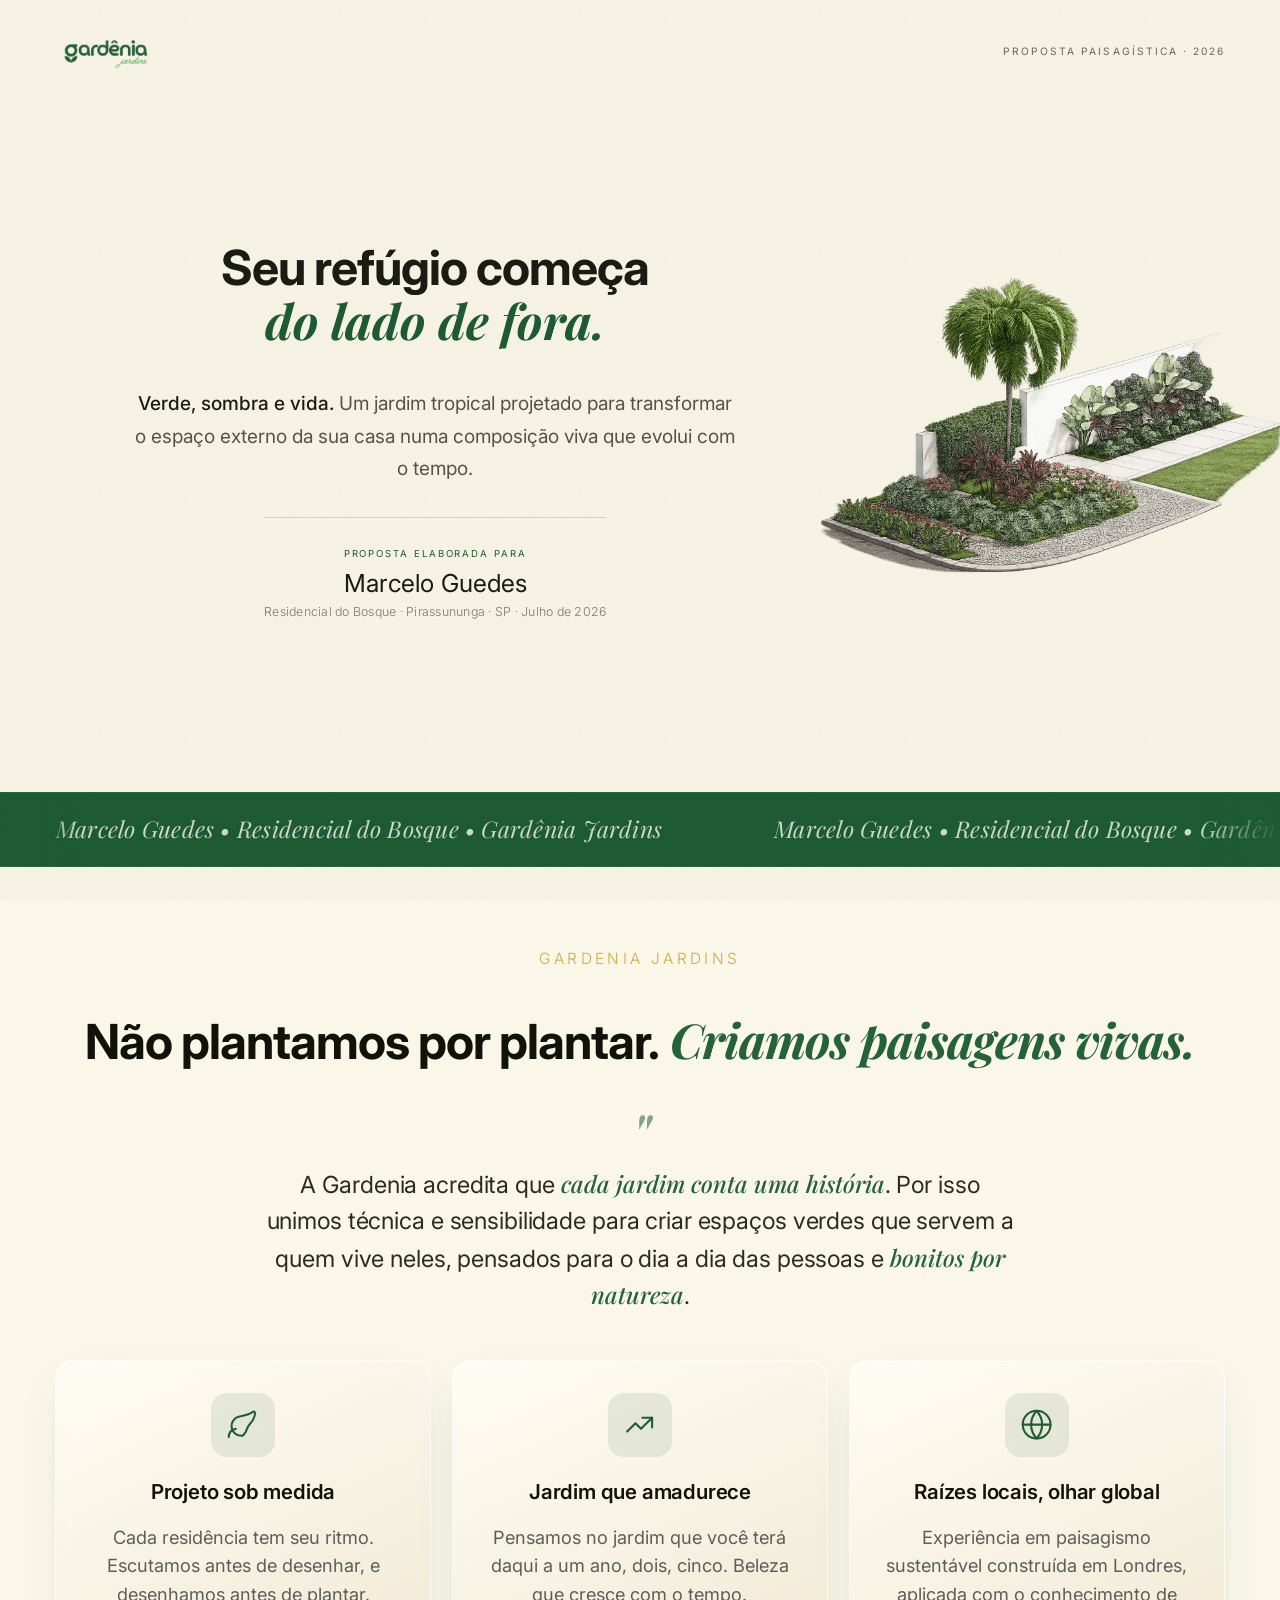
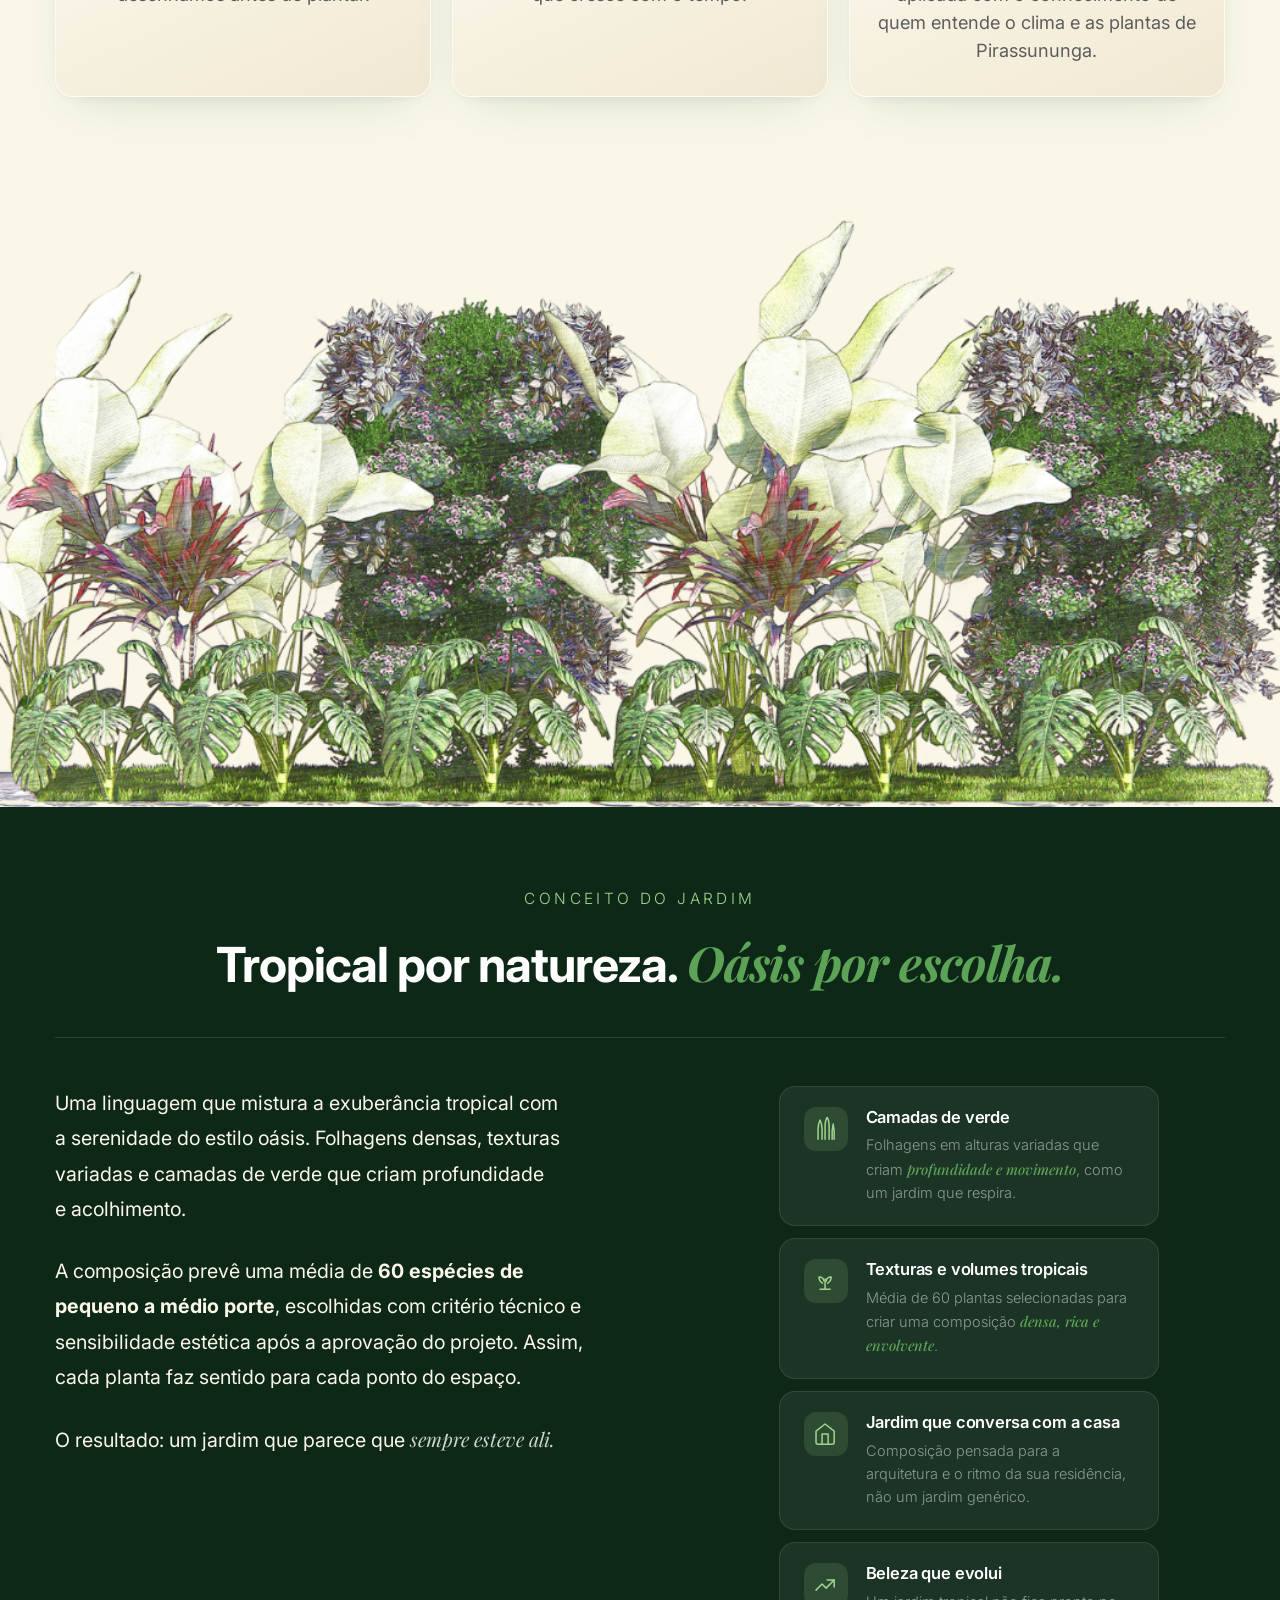
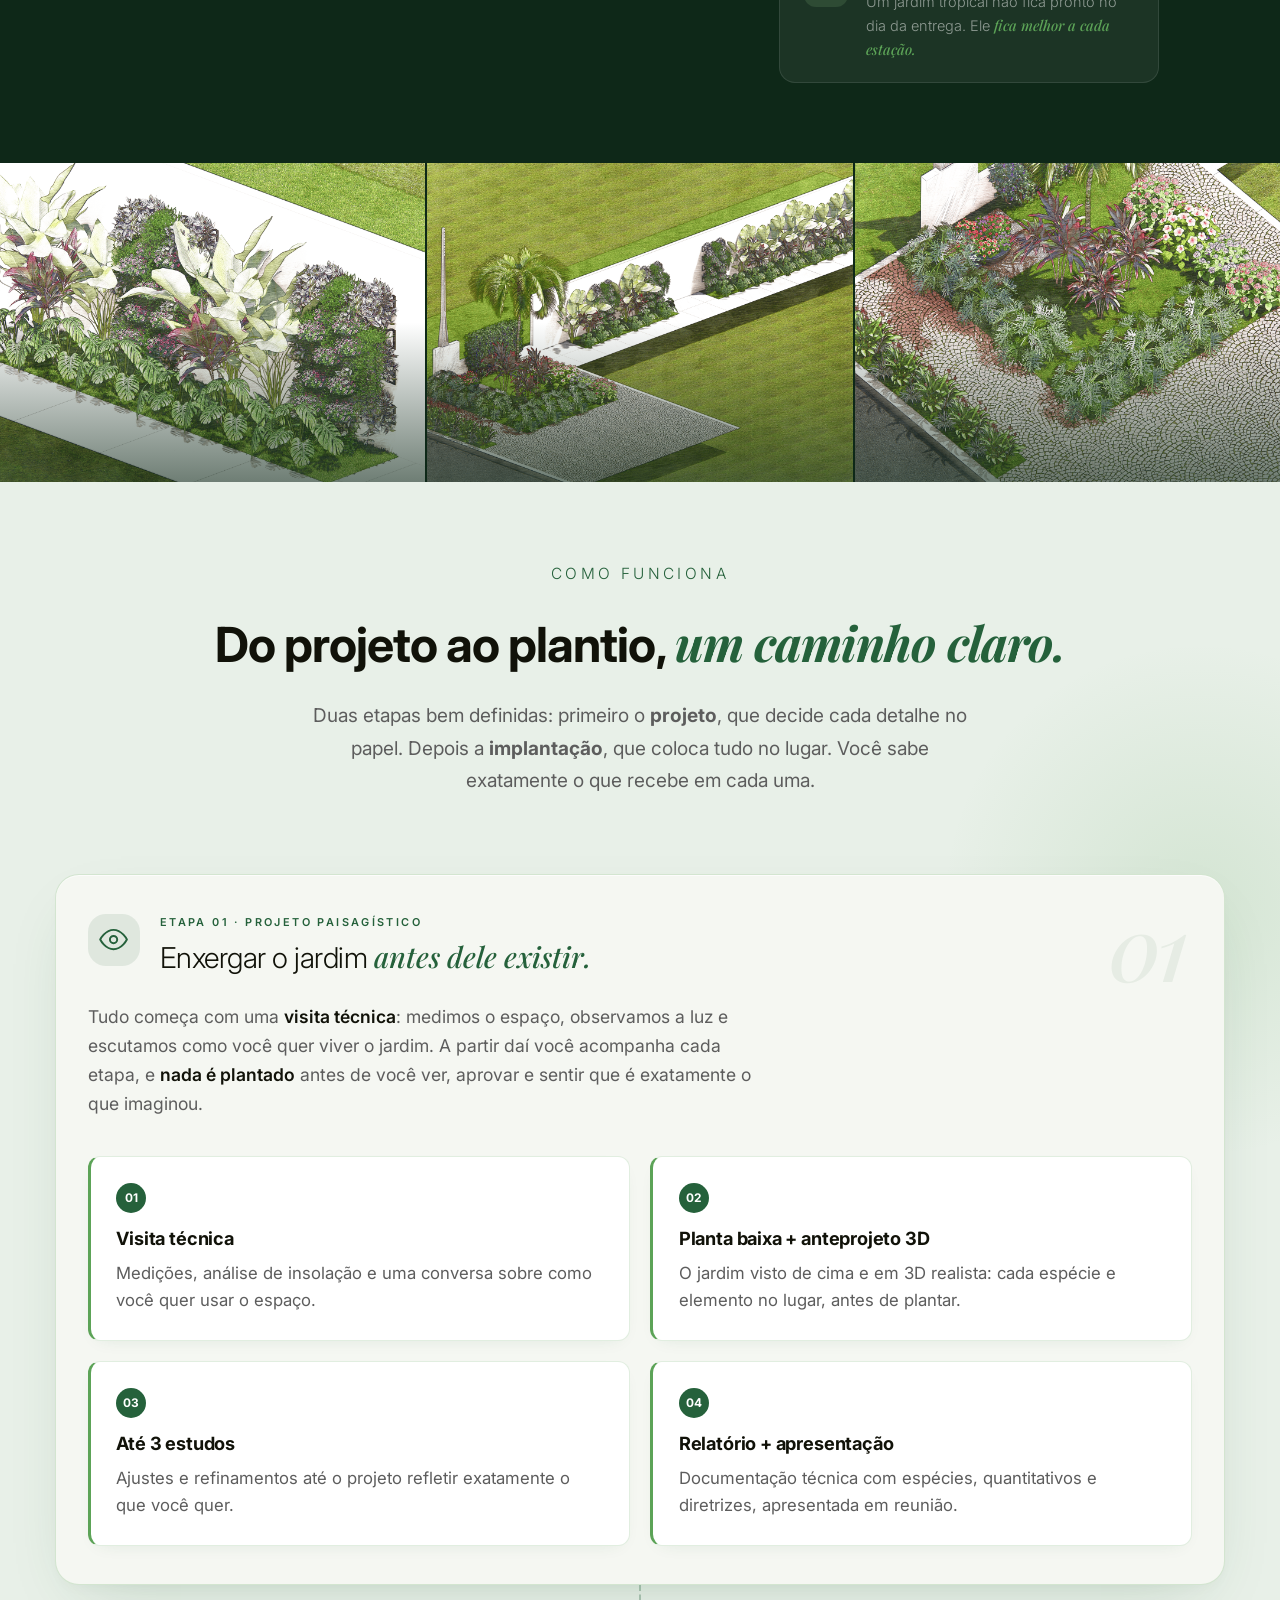
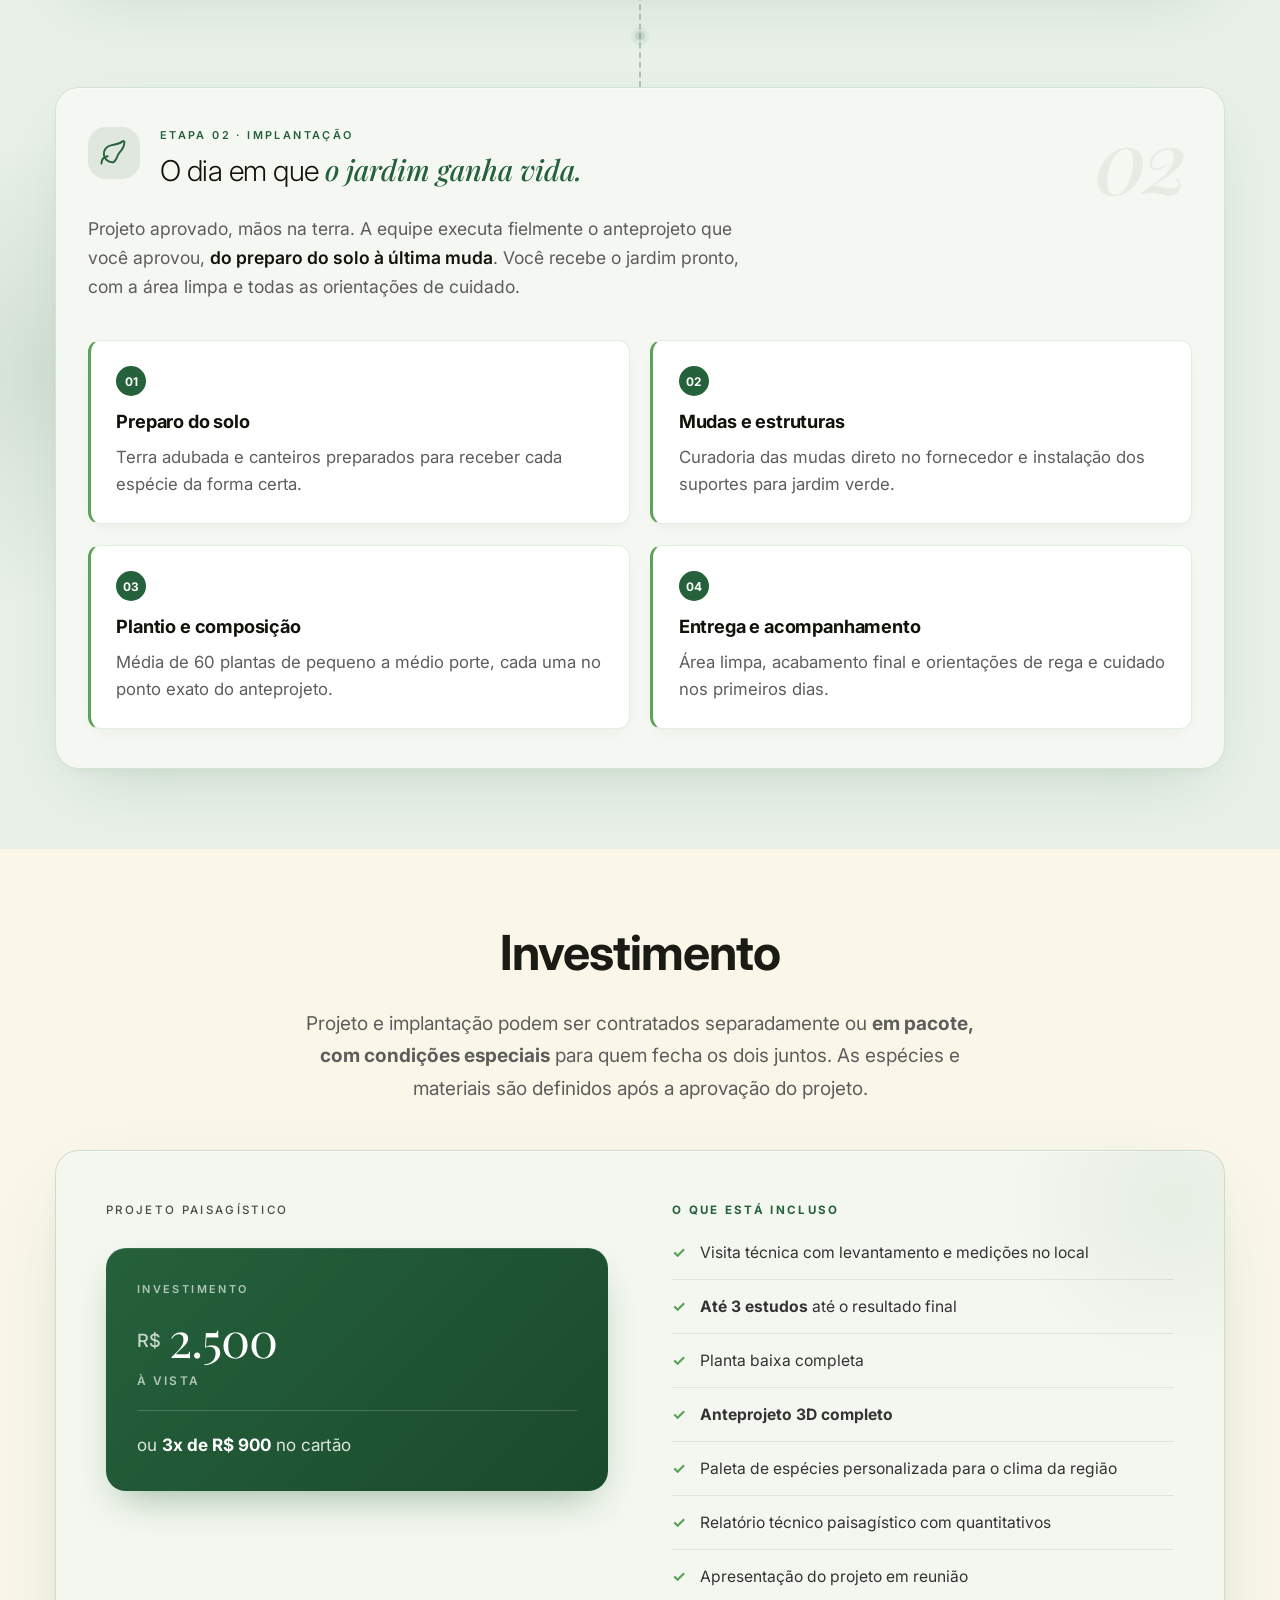
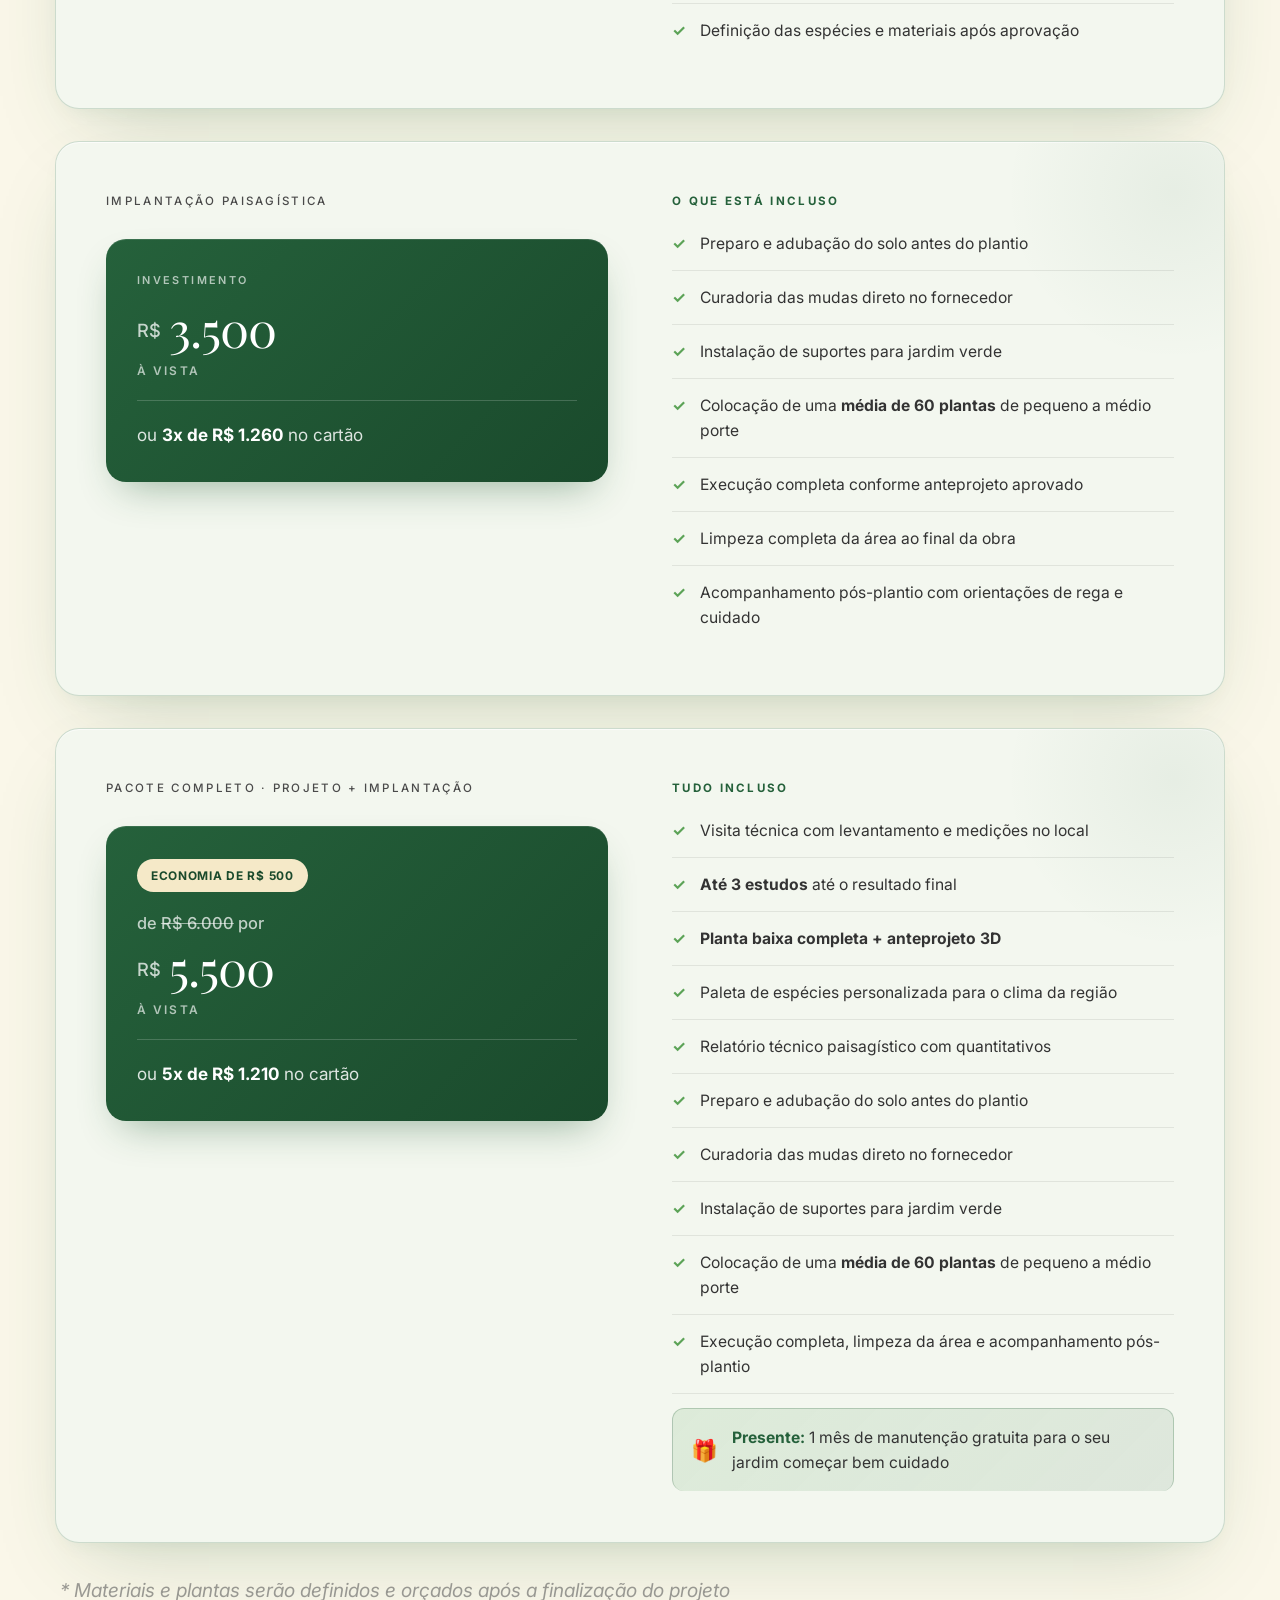
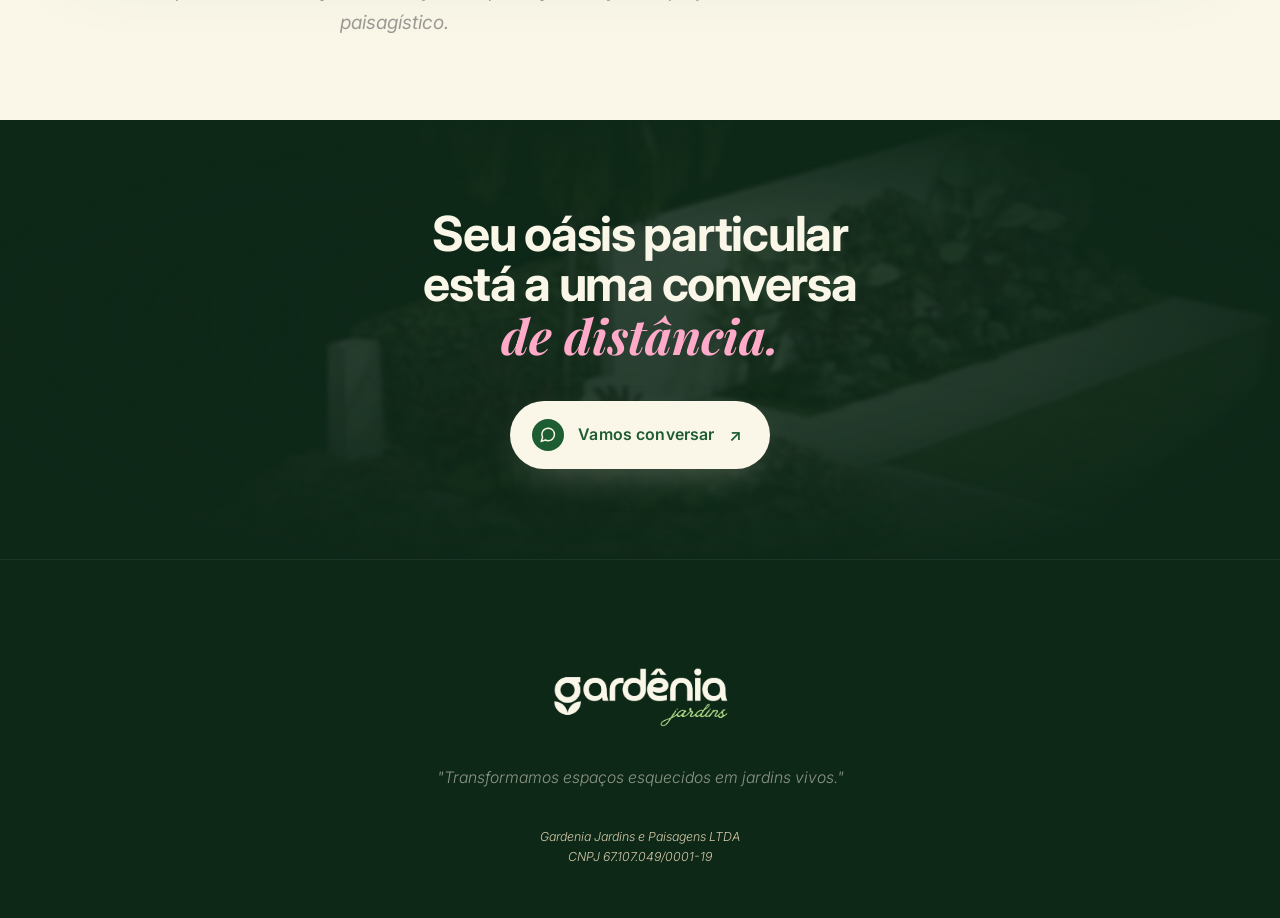
==== bosque-proposta/index.html @ 606da12c "Trocar 'aproximadamente/~60 plantas' por 'média de 60' em todo o site" ====
<!DOCTYPE html>
<html lang="pt-BR">
<head>
<meta charset="UTF-8">
<meta name="viewport" content="width=device-width, initial-scale=1.0, viewport-fit=cover">
<meta name="theme-color" content="#FAF7E8">
<meta name="color-scheme" content="light">
<meta name="format-detection" content="telephone=no">

<title>Proposta Paisagística — Marcelo Guedes | Gardenia Jardins</title>
<meta name="description" content="Proposta paisagística residencial da Gardenia Jardins para Marcelo Guedes. Jardim tropical com alma de oásis — Residencial do Bosque, Pirassununga, SP.">
<meta name="author" content="Gardenia Jardins">

<!-- Open Graph / preview -->
<meta property="og:type" content="website">
<meta property="og:locale" content="pt_BR">
<meta property="og:site_name" content="Gardenia Jardins">
<meta property="og:title" content="Proposta Paisagística — Marcelo Guedes">
<meta property="og:description" content="Jardim tropical com alma de oásis. Projeto paisagístico residencial com anteprojeto 3D, planta baixa e implantação completa.">
<meta property="og:image" content="images/Gardenia_Hero.png">
<meta property="og:image:alt" content="Proposta paisagística residencial — Residencial do Bosque">
<meta property="og:image:width" content="1672">
<meta property="og:image:height" content="941">

<!-- Twitter -->
<meta name="twitter:card" content="summary_large_image">
<meta name="twitter:title" content="Proposta Paisagística — Marcelo Guedes">
<meta name="twitter:description" content="Jardim tropical com alma de oásis — Residencial do Bosque, Pirassununga, SP.">
<meta name="twitter:image" content="images/Gardenia_Hero.png">

<!-- Fonts -->
<link rel="preconnect" href="https://fonts.googleapis.com">
<link rel="preconnect" href="https://fonts.gstatic.com" crossorigin>
<link href="https://fonts.googleapis.com/css2?family=Playfair+Display:ital,wght@0,400;0,500;0,600;0,700;1,400;1,500;1,600;1,700&family=Inter:wght@300;400;500;600;700&display=swap" rel="stylesheet">

<!-- Hero preload to win LCP -->
<link rel="preload" as="image" href="images/Gardenia_Hero.png" fetchpriority="high">

<!-- Styles -->
<link rel="stylesheet" href="styles.css">

<!-- Behavior -->
<script>document.documentElement.classList.add('js');</script>
<script src="script.js" defer></script>
</head>
<body>

<!-- Atmosphere layers -->
<div class="grain" aria-hidden="true"></div>
<div class="prog" id="prog" aria-hidden="true"></div>
<div class="cursor-ring" id="cur-ring" aria-hidden="true"></div>
<div class="cursor-dot" id="cur-dot" aria-hidden="true"></div>

<!-- NAV -->
<nav id="nav">
  <div class="nav-inner">
    <a class="n-logo" href="#top" aria-label="Gardenia Jardins">
      <img src="images/logo.png" alt="Gardenia Jardins" width="160" height="80">
    </a>
    <div class="n-ref">Proposta Paisagística · 2026</div>
  </div>
</nav>

<!-- ══ HERO EDITORIAL ══════════════════════════════════════ -->
<div class="hero">
  <div class="hero-left">
    <div class="hero-top">
      <h1 class="hero-h1" data-reveal-lines>
        <span class="line"><span class="line-inner">Seu refúgio começa</span></span>
        <span class="line"><span class="line-inner"><em>do lado de fora.</em></span></span>
      </h1>
      <p class="hero-deck">
        <strong>Verde, sombra e vida.</strong> Um jardim tropical projetado para transformar o espaço externo da sua casa numa composição viva que evolui com o tempo.
      </p>
    </div>
    <div class="hero-bottom">
      <div class="hero-client-block">
        <div class="hero-for">Proposta elaborada para</div>
        <div class="hero-client-name">Marcelo Guedes</div>
        <div class="hero-client-sub">Residencial do Bosque · Pirassununga · SP · Julho de 2026</div>
      </div>
    </div>
  </div>
  <div class="hero-right">
    <img loading="eager" decoding="async" fetchpriority="high" src="images/Gardenia_Hero.png" alt="Proposta paisagística — Residencial do Bosque">
  </div>
</div>

<!-- ══ MARQUEE ══════════════════════════════════════════ -->
<div class="mq">
  <div class="mq-track">
    <div class="mq-item">Marcelo Guedes • Residencial do Bosque • Gardênia Jardins</div>
    <div class="mq-item">Marcelo Guedes • Residencial do Bosque • Gardênia Jardins</div>
    <div class="mq-item">Marcelo Guedes • Residencial do Bosque • Gardênia Jardins</div>
    <div class="mq-item">Marcelo Guedes • Residencial do Bosque • Gardênia Jardins</div>
    <div class="mq-item">Marcelo Guedes • Residencial do Bosque • Gardênia Jardins</div>
    <div class="mq-item">Marcelo Guedes • Residencial do Bosque • Gardênia Jardins</div>
  </div>
</div>

<!-- ══ QUEM SOMOS ══════════════════════════════════════ -->
<section class="s s-white" id="cap-1">
  <div class="max">
    <div class="studio rv">
      <div class="studio-eyebrow">Gardenia Jardins</div>
      <h2 class="studio-title">
        <span>Não plantamos por plantar.</span>
        <span class="studio-em">Criamos paisagens vivas.</span>
      </h2>
      <blockquote class="studio-quote">
        <p>A Gardenia acredita que <em>cada jardim conta uma história</em>. Por isso unimos técnica e sensibilidade para criar espaços verdes que servem a quem vive neles, pensados para o dia a dia das pessoas e <em>bonitos por natureza</em>.</p>
      </blockquote>
      <div class="studio-cards">
        <div class="studio-card">
          <span class="studio-card-icon" aria-hidden="true">
            <svg viewBox="0 0 24 24" fill="none" stroke="currentColor" stroke-width="1.5" stroke-linecap="round" stroke-linejoin="round"><path d="M11 20A7 7 0 0 1 9.8 6.1C15.5 5 17 4.48 19.2 2.96a1 1 0 0 1 1.8.66 12.78 12.78 0 0 1-3.65 7.78c-1.66 1.66-2.32 3.62-3.07 5.71L13 19l-1 1z"/><path d="M2 21c0-3 1.85-5.36 5.08-6"/></svg>
          </span>
          <div class="studio-card-label">Projeto sob medida</div>
          <p class="studio-card-text">Cada residência tem seu ritmo. Escutamos antes de desenhar, e desenhamos antes de plantar.</p>
        </div>
        <div class="studio-card">
          <span class="studio-card-icon" aria-hidden="true">
            <svg viewBox="0 0 24 24" fill="none" stroke="currentColor" stroke-width="1.5" stroke-linecap="round" stroke-linejoin="round"><path d="m3 17 6-6 4 4 8-8"/><path d="M14 7h7v7"/></svg>
          </span>
          <div class="studio-card-label">Jardim que amadurece</div>
          <p class="studio-card-text">Pensamos no jardim que você terá daqui a um ano, dois, cinco. Beleza que cresce com o tempo.</p>
        </div>
        <div class="studio-card">
          <span class="studio-card-icon" aria-hidden="true">
            <svg viewBox="0 0 24 24" fill="none" stroke="currentColor" stroke-width="1.5" stroke-linecap="round" stroke-linejoin="round"><circle cx="12" cy="12" r="10"/><path d="M2 12h20"/><path d="M12 2a15.3 15.3 0 0 1 4 10 15.3 15.3 0 0 1-4 10 15.3 15.3 0 0 1-4-10 15.3 15.3 0 0 1 4-10z"/></svg>
          </span>
          <div class="studio-card-label">Raízes locais, olhar global</div>
          <p class="studio-card-text">Experiência em paisagismo sustentável construída em Londres, aplicada com o conhecimento de quem entende o clima e as plantas de Pirassununga.</p>
        </div>
      </div>
    </div>
  </div>
</section>

<!-- ══ TRANSICAO ══════════════════════════════════════ -->
<div class="img-transicao">
  <picture>
    <source media="(min-width: 901px)" srcset="images/Gardenia_Transicao.png">
    <img loading="lazy" decoding="async" src="images/Gardenia_Transicao.png" alt="Composição paisagística tropical">
  </picture>
</div>

<!-- ══ CONCEITO — DARK ════════════════════════════════ -->
<section class="s s-dark" id="cap-2">
  <div class="max">
    <div class="concept rv">
      <div class="concept-eyebrow">Conceito do Jardim</div>
      <h2 class="concept-title">
        <span>Tropical por natureza.</span>
        <span class="concept-em">Oásis por escolha.</span>
      </h2>
      <div class="concept-divider"></div>
      <div class="concept-grid">
        <div class="concept-text">
          <p class="concept-p">Uma linguagem que mistura a exuberância tropical com a serenidade do estilo oásis. Folhagens densas, texturas variadas e camadas de verde que criam profundidade e acolhimento.</p>
          <p class="concept-p">A composição prevê uma média de <strong>60 espécies de pequeno a médio porte</strong>, escolhidas com critério técnico e sensibilidade estética após a aprovação do projeto. Assim, cada planta faz sentido para cada ponto do espaço.</p>
          <p class="concept-p">O resultado: um jardim que parece que <em class="concept-emph">sempre esteve ali.</em></p>
        </div>
        <div class="concept-cards">
          <div class="concept-card">
            <span class="concept-card-icon" aria-hidden="true">
              <svg viewBox="0 0 24 24" fill="none" stroke="currentColor" stroke-width="1.5" stroke-linecap="round" stroke-linejoin="round"><path d="M5 22V12c0-3 1-7 2-9 1 2 2 6 2 9v10"/><path d="M12 22V8c0-4 1-6 2-8 1 2 2 4 2 8v14"/><path d="M19 22V14c0-2 1-5 1-7 0 2 1 5 1 7v8"/></svg>
            </span>
            <div class="concept-card-body">
              <div class="concept-card-label">Camadas de verde</div>
              <p class="concept-card-text">Folhagens em alturas variadas que criam <em>profundidade e movimento</em>, como um jardim que respira.</p>
            </div>
          </div>
          <div class="concept-card">
            <span class="concept-card-icon" aria-hidden="true">
              <svg viewBox="0 0 24 24" fill="none" stroke="currentColor" stroke-width="1.5" stroke-linecap="round" stroke-linejoin="round"><path d="M7 20h10"/><path d="M12 20V10"/><path d="M9.5 14c-2-1-3.5-3-3.5-6 2.5 0 4.5 1.5 5 4"/><path d="M14.5 14c2-1 3.5-3 3.5-6-2.5 0-4.5 1.5-5 4"/></svg>
            </span>
            <div class="concept-card-body">
              <div class="concept-card-label">Texturas e volumes tropicais</div>
              <p class="concept-card-text">Média de 60 plantas selecionadas para criar uma composição <em>densa, rica e envolvente</em>.</p>
            </div>
          </div>
          <div class="concept-card">
            <span class="concept-card-icon" aria-hidden="true">
              <svg viewBox="0 0 24 24" fill="none" stroke="currentColor" stroke-width="1.5" stroke-linecap="round" stroke-linejoin="round"><path d="m3 9 9-7 9 7v11a2 2 0 0 1-2 2H5a2 2 0 0 1-2-2z"/><polyline points="9 22 9 12 15 12 15 22"/></svg>
            </span>
            <div class="concept-card-body">
              <div class="concept-card-label">Jardim que conversa com a casa</div>
              <p class="concept-card-text">Composição pensada para a arquitetura e o ritmo da sua residência, não um jardim genérico.</p>
            </div>
          </div>
          <div class="concept-card">
            <span class="concept-card-icon" aria-hidden="true">
              <svg viewBox="0 0 24 24" fill="none" stroke="currentColor" stroke-width="1.5" stroke-linecap="round" stroke-linejoin="round"><path d="m3 17 6-6 4 4 8-8"/><path d="M14 7h7v7"/></svg>
            </span>
            <div class="concept-card-body">
              <div class="concept-card-label">Beleza que evolui</div>
              <p class="concept-card-text">Um jardim tropical não fica pronto no dia da entrega. Ele <em>fica melhor a cada estação.</em></p>
            </div>
          </div>
        </div>
      </div>
    </div>
  </div>
</section>

<!-- ══ GALERIA ════════════════════════════════════════ -->
<div class="gal-wrap">
  <div class="gal-grid gal-grid--3">
    <div class="gi h420">
      <img loading="lazy" decoding="async" src="images/galeria01.png" alt="Vista principal">
    </div>
    <div class="gi h420">
      <img loading="lazy" decoding="async" src="images/galeria02.png" alt="Composição lateral">
    </div>
    <div class="gi h420">
      <img loading="lazy" decoding="async" src="images/galeria03.png" alt="Detalhe do jardim">
    </div>
  </div>
</div>

<!-- ══ COMO FUNCIONA (timeline) ══════════════════════ -->
<section class="tl-section" id="cap-3">
  <div class="tl-deco tl-deco--a" aria-hidden="true"></div>
  <div class="tl-deco tl-deco--b" aria-hidden="true"></div>
  <div class="max">
    <div class="tl-head rv">
      <div class="tl-eyebrow">Como funciona</div>
      <h2 class="tl-title">
        <span>Do projeto ao plantio,</span>
        <span class="tl-em">um caminho claro.</span>
      </h2>
      <p class="tl-lead">Duas etapas bem definidas: primeiro o <strong>projeto</strong>, que decide cada detalhe no papel. Depois a <strong>implantação</strong>, que coloca tudo no lugar. Você sabe exatamente o que recebe em cada uma.</p>
    </div>

    <!-- CARD 01 — Projeto -->
    <article class="tl-card rv">
      <div class="tl-card-wm" aria-hidden="true">01</div>
      <header class="tl-card-head">
        <span class="tl-card-icon" aria-hidden="true">
          <svg viewBox="0 0 24 24" fill="none" stroke="currentColor" stroke-width="1.6" stroke-linecap="round" stroke-linejoin="round"><path d="M1 12s4-8 11-8 11 8 11 8-4 8-11 8-11-8-11-8z"/><circle cx="12" cy="12" r="3"/></svg>
        </span>
        <div class="tl-card-meta">
          <div class="tl-card-label">Etapa 01 · Projeto Paisagístico</div>
          <h3 class="tl-card-title">Enxergar o jardim <em>antes dele existir.</em></h3>
        </div>
      </header>
      <p class="tl-card-desc">Tudo começa com uma <strong>visita técnica</strong>: medimos o espaço, observamos a luz e escutamos como você quer viver o jardim. A partir daí você acompanha cada etapa, e <strong>nada é plantado</strong> antes de você ver, aprovar e sentir que é exatamente o que imaginou.</p>
      <div class="tl-subcards tl-subcards--4">
        <div class="tl-subcard">
          <div class="tl-subcard-n">01</div>
          <div class="tl-subcard-title">Visita técnica</div>
          <p class="tl-subcard-text">Medições, análise de insolação e uma conversa sobre como você quer usar o espaço.</p>
        </div>
        <div class="tl-subcard">
          <div class="tl-subcard-n">02</div>
          <div class="tl-subcard-title">Planta baixa + anteprojeto 3D</div>
          <p class="tl-subcard-text">O jardim visto de cima e em 3D realista: cada espécie e elemento no lugar, antes de plantar.</p>
        </div>
        <div class="tl-subcard">
          <div class="tl-subcard-n">03</div>
          <div class="tl-subcard-title">Até 3 estudos</div>
          <p class="tl-subcard-text">Ajustes e refinamentos até o projeto refletir exatamente o que você quer.</p>
        </div>
        <div class="tl-subcard">
          <div class="tl-subcard-n">04</div>
          <div class="tl-subcard-title">Relatório + apresentação</div>
          <p class="tl-subcard-text">Documentação técnica com espécies, quantitativos e diretrizes, apresentada em reunião.</p>
        </div>
      </div>
    </article>

    <div class="tl-connector" aria-hidden="true"></div>

    <!-- CARD 02 — Implantação -->
    <article class="tl-card rv">
      <div class="tl-card-wm" aria-hidden="true">02</div>
      <header class="tl-card-head">
        <span class="tl-card-icon" aria-hidden="true">
          <svg viewBox="0 0 24 24" fill="none" stroke="currentColor" stroke-width="1.6" stroke-linecap="round" stroke-linejoin="round"><path d="M11 20A7 7 0 0 1 9.8 6.1C15.5 5 17 4.48 19.2 2.96a1 1 0 0 1 1.8.66 12.78 12.78 0 0 1-3.65 7.78c-1.66 1.66-2.32 3.62-3.07 5.71L13 19l-1 1z"/><path d="M2 21c0-3 1.85-5.36 5.08-6"/></svg>
        </span>
        <div class="tl-card-meta">
          <div class="tl-card-label">Etapa 02 · Implantação</div>
          <h3 class="tl-card-title">O dia em que <em>o jardim ganha vida.</em></h3>
        </div>
      </header>
      <p class="tl-card-desc">Projeto aprovado, mãos na terra. A equipe executa fielmente o anteprojeto que você aprovou, <strong>do preparo do solo à última muda</strong>. Você recebe o jardim pronto, com a área limpa e todas as orientações de cuidado.</p>
      <div class="tl-subcards tl-subcards--4">
        <div class="tl-subcard">
          <div class="tl-subcard-n">01</div>
          <div class="tl-subcard-title">Preparo do solo</div>
          <p class="tl-subcard-text">Terra adubada e canteiros preparados para receber cada espécie da forma certa.</p>
        </div>
        <div class="tl-subcard">
          <div class="tl-subcard-n">02</div>
          <div class="tl-subcard-title">Mudas e estruturas</div>
          <p class="tl-subcard-text">Curadoria das mudas direto no fornecedor e instalação dos suportes para jardim verde.</p>
        </div>
        <div class="tl-subcard">
          <div class="tl-subcard-n">03</div>
          <div class="tl-subcard-title">Plantio e composição</div>
          <p class="tl-subcard-text">Média de 60 plantas de pequeno a médio porte, cada uma no ponto exato do anteprojeto.</p>
        </div>
        <div class="tl-subcard">
          <div class="tl-subcard-n">04</div>
          <div class="tl-subcard-title">Entrega e acompanhamento</div>
          <p class="tl-subcard-text">Área limpa, acabamento final e orientações de rega e cuidado nos primeiros dias.</p>
        </div>
      </div>
    </article>
  </div>
</section>

<!-- ══ INVESTIMENTO ════════════════════════════════════ -->
<section class="s s-white" id="cap-6">
  <div class="max">
    <div class="invest-head rv">
      <h2 class="invest-head-title">
        <span>Investimento</span>
      </h2>
      <p class="invest-head-sub">Projeto e implantação podem ser contratados separadamente ou <strong>em pacote, com condições especiais</strong> para quem fecha os dois juntos. As espécies e materiais são definidos após a aprovação do projeto.</p>
    </div>

    <!-- CARD 1 — Projeto Paisagístico -->
    <div class="invest-card rv" style="margin-bottom:32px">
      <div class="invest-grid">
        <div class="invest-price">
          <div class="invest-eyebrow">Projeto Paisagístico</div>
          <div class="pricebox">
            <div class="pricebox-label">Investimento</div>
            <div class="pricebox-total"><span class="pb-cur">R$</span><span class="pb-big">2.500</span></div>
            <div class="pricebox-meta">à vista</div>
            <div class="pricebox-div"></div>
            <div class="pricebox-parc">ou <strong>3x de R$ 900</strong> no cartão</div>
          </div>
        </div>
        <div class="invest-scope">
          <div class="invest-scope-title">O que está incluso</div>
          <ul class="invest-list">
            <li><span class="inv-ck">✓</span><span>Visita técnica com levantamento e medições no local</span></li>
            <li><span class="inv-ck">✓</span><span><strong>Até 3 estudos</strong> até o resultado final</span></li>
            <li><span class="inv-ck">✓</span><span>Planta baixa completa</span></li>
            <li><span class="inv-ck">✓</span><span><strong>Anteprojeto 3D completo</strong></span></li>
            <li><span class="inv-ck">✓</span><span>Paleta de espécies personalizada para o clima da região</span></li>
            <li><span class="inv-ck">✓</span><span>Relatório técnico paisagístico com quantitativos</span></li>
            <li><span class="inv-ck">✓</span><span>Apresentação do projeto em reunião</span></li>
            <li><span class="inv-ck">✓</span><span>Definição das espécies e materiais após aprovação</span></li>
          </ul>
        </div>
      </div>
    </div>

    <!-- CARD 2 — Implantação Paisagística -->
    <div class="invest-card rv" style="margin-bottom:32px">
      <div class="invest-grid">
        <div class="invest-price">
          <div class="invest-eyebrow">Implantação Paisagística</div>
          <div class="pricebox">
            <div class="pricebox-label">Investimento</div>
            <div class="pricebox-total"><span class="pb-cur">R$</span><span class="pb-big">3.500</span></div>
            <div class="pricebox-meta">à vista</div>
            <div class="pricebox-div"></div>
            <div class="pricebox-parc">ou <strong>3x de R$ 1.260</strong> no cartão</div>
          </div>
        </div>
        <div class="invest-scope">
          <div class="invest-scope-title">O que está incluso</div>
          <ul class="invest-list">
            <li><span class="inv-ck">✓</span><span>Preparo e adubação do solo antes do plantio</span></li>
            <li><span class="inv-ck">✓</span><span>Curadoria das mudas direto no fornecedor</span></li>
            <li><span class="inv-ck">✓</span><span>Instalação de suportes para jardim verde</span></li>
            <li><span class="inv-ck">✓</span><span>Colocação de uma <strong>média de 60 plantas</strong> de pequeno a médio porte</span></li>
            <li><span class="inv-ck">✓</span><span>Execução completa conforme anteprojeto aprovado</span></li>
            <li><span class="inv-ck">✓</span><span>Limpeza completa da área ao final da obra</span></li>
            <li><span class="inv-ck">✓</span><span>Acompanhamento pós-plantio com orientações de rega e cuidado</span></li>
          </ul>
        </div>
      </div>
    </div>

    <!-- CARD 3 — Pacote Completo -->
    <div class="invest-card rv">
      <div class="invest-grid">
        <div class="invest-price">
          <div class="invest-eyebrow">Pacote Completo · Projeto + Implantação</div>
          <div class="pricebox">
            <div class="pricebox-badge">Economia de R$ 500</div>
            <div class="pricebox-old">de <s>R$ 6.000</s> por</div>
            <div class="pricebox-total"><span class="pb-cur">R$</span><span class="pb-big">5.500</span></div>
            <div class="pricebox-meta">à vista</div>
            <div class="pricebox-div"></div>
            <div class="pricebox-parc">ou <strong>5x de R$ 1.210</strong> no cartão</div>
          </div>
        </div>
        <div class="invest-scope">
          <div class="invest-scope-title">Tudo incluso</div>
          <ul class="invest-list">
            <li><span class="inv-ck">✓</span><span>Visita técnica com levantamento e medições no local</span></li>
            <li><span class="inv-ck">✓</span><span><strong>Até 3 estudos</strong> até o resultado final</span></li>
            <li><span class="inv-ck">✓</span><span><strong>Planta baixa completa + anteprojeto 3D</strong></span></li>
            <li><span class="inv-ck">✓</span><span>Paleta de espécies personalizada para o clima da região</span></li>
            <li><span class="inv-ck">✓</span><span>Relatório técnico paisagístico com quantitativos</span></li>
            <li><span class="inv-ck">✓</span><span>Preparo e adubação do solo antes do plantio</span></li>
            <li><span class="inv-ck">✓</span><span>Curadoria das mudas direto no fornecedor</span></li>
            <li><span class="inv-ck">✓</span><span>Instalação de suportes para jardim verde</span></li>
            <li><span class="inv-ck">✓</span><span>Colocação de uma <strong>média de 60 plantas</strong> de pequeno a médio porte</span></li>
            <li><span class="inv-ck">✓</span><span>Execução completa, limpeza da área e acompanhamento pós-plantio</span></li>
            <li class="inv-gift"><span class="gift-ico" aria-hidden="true">🎁</span><span><strong>Presente:</strong> 1 mês de manutenção gratuita para o seu jardim começar bem cuidado</span></li>
          </ul>
        </div>
      </div>
    </div>

    <p class="invest-head-sub" style="margin-top:32px;text-align:center;font-style:italic;opacity:.6">* Materiais e plantas serão definidos e orçados após a finalização do projeto paisagístico.</p>
  </div>
</section>

<!-- ══ CLOSING CTA ══════════════════════════════════ -->
<section class="closing-cta">
  <div class="closing-img-bg" aria-hidden="true">
    <img loading="lazy" decoding="async" src="images/Gardenia_Hero.png" alt="">
  </div>
  <div class="closing-inner rv">
    <h2 class="closing-title">Seu oásis particular<br>está a uma conversa<br><em style="color:#FFAAC9">de distância.</em></h2>
    <a class="cta-pill" href="https://wa.me/5519996029455?text=Ol%C3%A1%21%20Vim%20pela%20proposta%20paisag%C3%ADstica%20e%20gostaria%20de%20conversar." target="_blank" rel="noopener">
      <span class="cta-icon" aria-hidden="true">
        <svg viewBox="0 0 24 24" fill="none" stroke="currentColor" stroke-width="2" stroke-linecap="round" stroke-linejoin="round"><path d="M21 11.5a8.38 8.38 0 0 1-.9 3.8 8.5 8.5 0 0 1-7.6 4.7 8.38 8.38 0 0 1-3.8-.9L3 21l1.9-5.7a8.38 8.38 0 0 1-.9-3.8 8.5 8.5 0 0 1 4.7-7.6 8.38 8.38 0 0 1 3.8-.9h.5a8.48 8.48 0 0 1 8 8v.5z"/></svg>
      </span>
      <span class="cta-label">Vamos conversar</span>
      <span class="cta-arrow" aria-hidden="true">↗</span>
    </a>
  </div>
</section>

<!-- ══ FOOTER ══════════════════════════════════════════ -->
<footer>
  <div class="ft-inner">
    <img class="ft-logo" src="images/logo-clara.png" alt="Gardenia Jardins">
    <p class="ft-quote">"Transformamos espaços esquecidos em jardins vivos."</p>
    <p class="ft-quote" style="font-size:.75rem;color:#D4C9A8;margin-top:12px">Gardenia Jardins e Paisagens LTDA<br>CNPJ 67.107.049/0001-19</p>
  </div>
</footer>
</body>
</html>
---- bosque-proposta/styles.css ----
/* ═══════════════════════════════════════════════════════════
   GARDENIA · PROPOSTA FLORENCA
   Editorial premium · responsivo · motion · gringo
   ═══════════════════════════════════════════════════════════ */

* { margin:0; padding:0; box-sizing:border-box; }

:root {
  /* ── PALETA — modern warm, derivada da logo Gardenia ── */
  --f:        #FAF7E9;   /* paper · base do site (creme unico) */
  --linen:    #FAF7E9;   /* s-white — mesma cor do --f */
  --paper:    #F0E8D2;   /* cards sobre creme (subtil contraste) */
  --bone:     #E5DBBC;   /* hover de card sobre creme */
  --cream:    #FAF7E9;   /* manutencao/fases — mesma cor do --f */
  --ink:      #1A1B14;   /* texto principal */
  --ink-soft: #2A2C20;
  --g:        #1E5C32;   /* verde Gardenia (deep, do logo) */
  --g-deep:   #144526;
  --g-night:  #0E2818;   /* secoes dark */
  --s:        #5CA357;   /* verde claro 'jardins' (do logo) */
  --p:        #0F7989;
  --a:        #CFAA40;   /* gold (uso minimo) */
  --a-soft:   #B58B30;
  --r:        #FFAAC9;
  --terra:    #B8643A;   /* mantido p/ underlines opcionais */
  --mid:      #6E6755;
  --mid-2:    #8E876F;
  --rule:     rgba(26,27,20,.12);
  --rule-soft:rgba(26,27,20,.06);
}

html { font-size:16px; -webkit-font-smoothing:antialiased; -moz-osx-font-smoothing:grayscale; }
@media (min-width: 1280px) { html { font-size:16.5px; } }
html.js { scroll-behavior:smooth; }

body {
  font-family:'Inter',sans-serif;
  background:var(--f);
  color:var(--ink);
  overflow-x:hidden;
  font-weight:400;
  line-height:1.6;
  position:relative;
}

::-webkit-scrollbar { width:6px; }
::-webkit-scrollbar-track { background:var(--f); }
::-webkit-scrollbar-thumb { background:var(--g); }
::selection { background:var(--g); color:var(--f); }

img { display:block; max-width:100%; height:auto; }

.serif { font-family:'Playfair Display',serif; font-weight:500; font-style:italic; }

/* ── DISPLAY — Playfair Display em todos os titulos ── */
.hero-h1,
.hxl,
.hlg,
.hmd,
.studio-title,
.fase-title,
.mnt-title,
.mnt-card-title,
.closing-title,
.price-big,
.alt-val,
.mnt-card-price {
  font-family:'Playfair Display',serif;
}

/* ── BRAND EM — italica refinada Playfair ── */
em.script,
.hero-h1 em,
.hxl em,
.hlg em,
.hmd em,
.studio-title em,
.fase-title em,
.mnt-title em,
.mnt-card-title em,
.closing-title em,
h1 em, h2 em, h3 em {
  font-family:'Playfair Display',serif;
  font-style:italic;
  font-weight:700;
  font-size:1em;
  letter-spacing:0;
  color:var(--g);
  line-height:inherit;
  vertical-align:baseline;
  padding:0;
}
.s-dark .hero-h1 em,
.s-dark .hxl em,
.s-dark .hlg em,
.s-dark .hmd em,
.head--dark .hxl em,
.split-text em {
  color:#9FD58C;
}

/* ═══════════════════════════════════════════════════════════
   ATMOSFERA — grain + cursor + scroll progress
   ═══════════════════════════════════════════════════════════ */
.grain {
  position:fixed; inset:0;
  pointer-events:none;
  z-index:9000;
  opacity:.05;
  mix-blend-mode:multiply;
  background-image:url("data:image/svg+xml;utf8,<svg xmlns='http://www.w3.org/2000/svg' width='240' height='240' viewBox='0 0 240 240'><filter id='n'><feTurbulence type='fractalNoise' baseFrequency='0.85' numOctaves='2' stitchTiles='stitch'/><feColorMatrix values='0 0 0 0 0  0 0 0 0 0  0 0 0 0 0  0 0 0 0.7 0'/></filter><rect width='100%25' height='100%25' filter='url(%23n)'/></svg>");
}

.prog {
  position:fixed; top:0; left:0;
  height:2px; width:0%;
  background:linear-gradient(to right, var(--g), var(--a));
  z-index:9500;
  transition:width .08s linear;
}

.cursor-ring, .cursor-dot { display:none; }
@media (hover:hover) and (pointer:fine) {
  .cursor-ring, .cursor-dot {
    display:block;
    position:fixed; top:0; left:0;
    pointer-events:none;
    z-index:9999;
    transform:translate3d(-50%,-50%,0);
    will-change:transform;
  }
  .cursor-ring {
    width:32px; height:32px;
    border:1px solid var(--ink);
    border-radius:50%;
    transition:width .35s cubic-bezier(.22,1,.36,1),
               height .35s cubic-bezier(.22,1,.36,1),
               border-color .35s, background .35s, opacity .25s;
    mix-blend-mode:difference;
    opacity:.85;
  }
  .cursor-dot {
    width:4px; height:4px;
    background:var(--g-night);
    border-radius:50%;
    mix-blend-mode:difference;
  }
  html.dark-zone .cursor-ring { border-color:var(--f); mix-blend-mode:normal; opacity:.55; }
  html.dark-zone .cursor-dot { background:var(--f); mix-blend-mode:normal; }
  html.over-link .cursor-ring { width:56px; height:56px; }
  html.over-img .cursor-ring {
    width:84px; height:84px;
    background:var(--g-night); border-color:transparent;
    mix-blend-mode:normal;
    opacity:1;
  }
  html.over-img .cursor-dot { opacity:0; }
  html.over-img .cursor-ring::after {
    content:'ver';
    position:absolute; inset:0;
    display:flex; align-items:center; justify-content:center;
    color:var(--f);
    font-size:.55rem;
    letter-spacing:.22em;
    text-transform:uppercase;
    font-weight:500;
  }
  a, button, .gi, .img-full, .split-img, .closing-img { cursor:none; }
}

/* ═══════════════════════════════════════════════════════════
   NAV
   ═══════════════════════════════════════════════════════════ */
nav {
  position:fixed; top:0; left:0; right:0; z-index:200;
  padding:26px 0;
  transition:background .45s ease, padding .35s ease, border-color .35s;
  border-bottom:1px solid transparent;
}
nav.scrolled {
  background:rgba(250,247,233,.92);
  backdrop-filter:blur(18px) saturate(140%);
  -webkit-backdrop-filter:blur(18px) saturate(140%);
  padding:16px 0;
  border-color:var(--rule);
}
.nav-inner {
  max-width:min(1280px, 100%);
  margin:0 auto;
  padding:0 clamp(20px, 3.5vw + 10px, 64px);
  display:flex;
  align-items:center;
  justify-content:space-between;
}
.n-logo {
  display:flex;
  align-items:center;
  text-decoration:none;
  transition:opacity .35s ease;
}
.n-logo:hover { opacity:.7; }
.n-logo img {
  height:clamp(44px, 4vw, 60px);
  width:auto;
  display:block;
}
.n-ref {
  font-size:.62rem; letter-spacing:.2em; text-transform:uppercase;
  color:var(--mid); font-weight:400;
}

/* ═══════════════════════════════════════════════════════════
   HERO — split-text reveal + parallax
   ═══════════════════════════════════════════════════════════ */
.hero {
  position:relative;
  min-height:min(88vh, 860px);
  padding-top:73px;
  display:flex;
  align-items:stretch;
  background:var(--f);
}
.hero-left {
  display:flex;
  flex-direction:column;
  justify-content:center;
  align-items:center;
  text-align:center;
  padding-block:clamp(48px, 5vw + 16px, 96px);
  padding-left:clamp(48px, 9vw, 180px);
  padding-right:clamp(28px, 3vw, 48px);
  width:clamp(560px, 62%, 920px);
  min-height:calc(min(88vh, 860px) - 73px);
  position:relative;
  z-index:2;
}
.hero-top { display:flex; flex-direction:column; gap:0; }
.hero-issue {
  font-size:.6rem; letter-spacing:.24em; text-transform:uppercase;
  color:var(--g); font-weight:500;
  padding-bottom:20px;
  border-bottom:1px solid rgba(37,97,59,.22);
  margin-bottom:52px;
  display:flex; align-items:center; gap:14px;
}
.hero-issue::before {
  content:'';
  display:inline-block;
  width:6px; height:6px;
  background:var(--g);
  border-radius:50%;
  animation:breathe 2.6s ease-in-out infinite;
}
@keyframes breathe {
  0%, 100% { opacity:.4; transform:scale(.85); }
  50% { opacity:1; transform:scale(1); }
}

.hero-h1 {
  font-family:'Inter',sans-serif;
  font-size:clamp(2.2rem, 3vw + .6rem, 3.4rem);
  font-weight:700; line-height:1.02;
  letter-spacing:-.02em;
  word-spacing:normal;
  color:var(--ink);
  max-width:none;
}
.hero-h1 em {
  font-weight:700;
  position:relative;
  display:inline-block;
}

/* Line-by-line clip reveal */
.hero-h1 .line {
  display:block;
  overflow:hidden;
  padding:.02em 0 .06em;
  line-height:1;
}
.hero-h1 .line-inner {
  display:block;
  transform:translateY(110%);
  transition:transform 1s cubic-bezier(.22,1,.36,1);
  will-change:transform;
}
html.no-js .hero-h1 .line-inner,
.hero-h1.on .line-inner { transform:translateY(0); }
.hero-h1.on .line:nth-child(1) .line-inner { transition-delay:.05s; }
.hero-h1.on .line:nth-child(2) .line-inner { transition-delay:.18s; }
.hero-h1.on .line:nth-child(3) .line-inner { transition-delay:.32s; }

.hero-deck {
  font-size:clamp(1.05rem, .2vw + 1rem, 1.25rem);
  line-height:1.7; color:rgba(20,21,12,.72);
  font-weight:400; max-width:50ch;
  margin-top:clamp(28px, 2vw + 12px, 44px);
  margin-inline:auto;
  text-align:center;
}
html.js .hero-deck {
  opacity:0; transform:translateY(20px);
  transition:opacity .9s ease .8s, transform .9s cubic-bezier(.22,1,.36,1) .8s;
}
html.js .hero.on .hero-deck { opacity:1; transform:none; }
.hero-deck strong { color:var(--ink); font-weight:500; }

.hero-bottom { display:flex; flex-direction:column; gap:24px; margin-top:clamp(28px, 2.5vw, 52px); }
html.js .hero-bottom {
  opacity:0; transform:translateY(24px);
  transition:opacity 1s ease 1.1s, transform 1s cubic-bezier(.22,1,.36,1) 1.1s;
}
html.js .hero.on .hero-bottom { opacity:1; transform:none; }

.hero-client-block {
  padding-top:28px;
  border-top:1px solid rgba(37,97,59,.2);
}
.hero-for {
  font-size:.58rem; letter-spacing:.2em; text-transform:uppercase;
  color:var(--g); margin-bottom:8px;
}
.hero-client-name {
  font-family:'Inter',sans-serif;
  font-size:1.5rem; font-weight:400; color:var(--ink);
  line-height:1.1;
}
.hero-client-sub {
  font-size:.75rem; color:rgba(20,21,12,.55); margin-top:5px;
  font-weight:300; letter-spacing:.02em;
}

.hero-stats {
  display:grid; grid-template-columns:repeat(3,1fr);
  gap:0;
  border:1px solid rgba(37,97,59,.2);
  background:rgba(244,239,224,.55);
  backdrop-filter:blur(8px);
  -webkit-backdrop-filter:blur(8px);
}
.hs-item {
  padding:20px 22px;
  border-right:1px solid rgba(37,97,59,.16);
  position:relative;
  overflow:hidden;
  transition:background .35s ease;
}
.hs-item:hover { background:rgba(37,97,59,.06); }
.hs-item::after {
  content:'';
  position:absolute; left:0; bottom:0;
  width:0; height:1px;
  background:var(--g);
  transition:width .55s cubic-bezier(.22,1,.36,1);
}
.hs-item:hover::after { width:100%; }
.hs-item:last-child { border-right:none; }
.hs-n {
  font-family:'Inter',sans-serif;
  font-size:1.75rem; font-weight:400; color:var(--g);
  line-height:1; margin-bottom:6px;
  font-feature-settings:"lnum";
}
.hs-l {
  font-size:.6rem; letter-spacing:.14em; text-transform:uppercase;
  color:var(--mid); font-weight:400; line-height:1.4;
}

/* Imagem hero — PNG transparente flush direita, sem padding lateral */
.hero-right {
  flex:1;
  display:flex;
  align-items:center;
  justify-content:flex-end;
  padding:0;
  background:var(--f);
  overflow:hidden;
}
.hero-right img {
  width:100%;
  height:auto;
  max-height:78vh;
  object-fit:contain;
  object-position:right center;
  display:block;
  transform:translate3d(0, var(--parallax-y, 0), 0);
  will-change:transform;
  animation:heroSway 18s ease-in-out infinite alternate;
}
@keyframes heroSway {
  from { filter:none; transform:translate3d(0, var(--parallax-y, 0), 0) scale(1); }
  to   { filter:none; transform:translate3d(0, var(--parallax-y, 0), 0) scale(1.012); }
}

.hero-cue {
  position:absolute;
  bottom:32px; right:40px;
  z-index:3;
  display:flex; flex-direction:column; align-items:center; gap:12px;
  font-size:.55rem; letter-spacing:.28em; text-transform:uppercase;
  color:rgba(20,21,12,.6);
  font-weight:500;
  pointer-events:none;
}
.hero-cue::after {
  content:'';
  width:1px; height:42px;
  background:linear-gradient(to bottom, transparent, rgba(20,21,12,.5) 50%, transparent);
  animation:cuePulse 2.4s ease-in-out infinite;
}
@keyframes cuePulse {
  0%, 100% { transform:scaleY(.4); opacity:.3; }
  50% { transform:scaleY(1); opacity:.85; }
}

/* ═══════════════════════════════════════════════════════════
   MARQUEE — pausa no hover
   ═══════════════════════════════════════════════════════════ */
.mq {
  background:var(--g);
  overflow:hidden;
  padding:18px 0;
  position:relative;
  border-top:1px solid rgba(255,255,255,.06);
  border-bottom:1px solid rgba(255,255,255,.06);
}
.mq::before, .mq::after {
  content:'';
  position:absolute; top:0; bottom:0;
  width:80px; z-index:2;
  pointer-events:none;
}
.mq::before { left:0; background:linear-gradient(to right, var(--g), transparent); }
.mq::after  { right:0; background:linear-gradient(to left, var(--g), transparent); }
.mq-track {
  display:flex; white-space:nowrap; width:max-content;
  animation:mq 38s linear infinite;
  will-change:transform;
}
.mq:hover .mq-track { animation-play-state:paused; }
.mq-item {
  display:inline-flex; align-items:center;
  padding:0 56px;
  font-family:'Playfair Display',serif;
  font-style:italic;
  font-size:1.4rem;
  letter-spacing:.01em;
  text-transform:none;
  color:rgba(255,255,255,.78);
  font-weight:400;
  transition:color .35s ease;
}
.mq-item:hover { color:#ffffff; }
.mq-item:hover b { color:var(--a); transform:scale(1.06); }
@keyframes mq {
  from { transform:translateX(0); }
  to   { transform:translateX(-50%); }
}

/* ═══════════════════════════════════════════════════════════
   SECTIONS — sistema unificado de capitulos
   ═══════════════════════════════════════════════════════════ */
.s {
  padding:clamp(72px, 5vw + 16px, 112px) clamp(20px, 3.5vw + 10px, 64px);
  position:relative;
}
.s-white { background:var(--linen); }
.s-dark  { background:var(--g-night); }
.s-cream { background:var(--cream); }
.max { max-width:min(1280px, 100%); margin:0 auto; }

/* ── HEAD: anatomia identica em todas as secoes ── */
.head {
  display:flex;
  flex-direction:column;
  align-items:center;
  text-align:center;
  margin-bottom:clamp(48px, 4vw, 72px);
}
.head > .chap { margin-bottom:clamp(28px, 2.5vw, 40px); }
.head > .hxl { margin-bottom:clamp(28px, 2.5vw, 40px); }
.head > .lede { margin-bottom:0; }

/* ── CHAP: numero romano + nome (cabecalho do capitulo) ── */
.chap {
  display:flex;
  align-items:center;
  gap:clamp(18px, 1.6vw, 28px);
  padding-bottom:clamp(20px, 1.8vw, 28px);
  border-bottom:1px solid var(--rule);
}
.chap-num {
  font-family:'Inter',sans-serif;
  font-style:normal;
  font-weight:500;
  font-size:clamp(1.05rem, .8vw + .6rem, 1.35rem);
  color:var(--g);
  line-height:1;
  letter-spacing:.04em;
  flex-shrink:0;
  display:inline-block;
  font-feature-settings:"tnum" 1, "lnum" 1;
  font-variant-numeric:tabular-nums lining-nums;
  transition:color .35s ease, transform .5s cubic-bezier(.22,1,.36,1);
}
.head:hover .chap-num,
.split:hover .chap-num { color:var(--s); transform:translateX(2px); }
.chap-name {
  font-size:clamp(.62rem, .12vw + .58rem, .72rem);
  letter-spacing:.32em;
  text-transform:uppercase;
  color:var(--mid);
  font-weight:500;
}
.chap-name::before {
  content:'';
  display:inline-block;
  width:clamp(32px, 4vw, 56px);
  height:1px;
  background:var(--mid);
  vertical-align:middle;
  margin-right:18px;
  opacity:.5;
}

/* Dark variants */
.head--dark .chap,
.chap--dark { border-bottom-color:rgba(255,255,255,.18); }
.head--dark .chap-num,
.chap--dark .chap-num { color:var(--a); }
.head--dark .chap-name,
.chap--dark .chap-name { color:rgba(255,255,255,.6); }
.head--dark .chap-name::before,
.chap--dark .chap-name::before { background:rgba(255,255,255,.3); }
.chap--gold .chap-num { color:var(--a); }
.chap--gold .chap-name { color:var(--a-soft); }
.chap--gold .chap-name::before { background:var(--a); opacity:.7; }

/* ── LEDE: apoio do titulo, alinhada a direita ── */
.lede {
  font-family:'Inter',sans-serif;
  font-style:normal;
  font-weight:400;
  font-size:clamp(1.05rem, .2vw + 1rem, 1.25rem);
  line-height:1.7;
  color:#5d5d5d;
  max-width:680px;
}
.head--dark .lede {
  color:rgba(244,239,224,.72);
}

/* ── Mobile/tablet: empilha ── */
@media (max-width: 900px) {
  .head {
    grid-template-columns:1fr;
    grid-template-areas:
      "chap"
      "title"
      "lede";
    row-gap:clamp(24px, 4vw, 40px);
    margin-bottom:clamp(48px, 7vw, 72px);
    align-items:start;
  }
  .lede { max-width:none; }
}

.ey {
  font-size:.58rem; letter-spacing:.26em; text-transform:uppercase;
  color:var(--mid); font-weight:500;
  display:flex; align-items:center; gap:14px;
  margin-bottom:32px;
}
.ey::before {
  content:''; width:24px; height:1px; background:var(--mid);
  display:block;
  transition:width .5s cubic-bezier(.22,1,.36,1);
}
.ey:hover::before { width:48px; }
.ey.inv { color:rgba(255,255,255,.4); }
.ey.inv::before { background:rgba(255,255,255,.3); }
.ey.gold { color:var(--a); }
.ey.gold::before { background:var(--a); }

.hxl {
  font-family:'Inter',sans-serif;
  font-size:clamp(2rem, 2.8vw + .4rem, 3.2rem);
  font-weight:500; line-height:1.04;
  letter-spacing:-.022em; color:var(--ink);
  max-width:16ch;
}
.hxl em { position:relative; display:inline-block; }
.hxl.inv { color:var(--f); }

.hlg {
  font-family:'Inter',sans-serif;
  font-size:clamp(1.7rem, 2.4vw + .4rem, 3rem);
  font-weight:500; line-height:1.08;
  letter-spacing:-.018em; color:var(--ink);
}
.hlg.inv { color:var(--f); }

.hmd {
  font-family:'Inter',sans-serif;
  font-size:clamp(1.3rem, 1.3vw + .65rem, 1.9rem);
  font-weight:500; line-height:1.22;
  letter-spacing:-.012em;
  color:var(--g);
}
.hmd.inv { color:var(--f); }

.body-t {
  font-size:clamp(.9rem, .15vw + .85rem, 1rem);
  line-height:1.65;
  color:var(--mid); font-weight:300;
  max-width:64ch;
}
.body-t.inv { color:rgba(255,255,255,.55); }
.body-t strong { color:var(--ink); font-weight:400; }
.body-t.inv strong { color:rgba(255,255,255,.9); }

/* ═══════════════════════════════════════════════════════════
   QUEM SOMOS — bloco vertical centralizado, Inter com mais peso
   ═══════════════════════════════════════════════════════════ */
.studio {
  display:flex;
  flex-direction:column;
  align-items:center;
  text-align:center;
}
.studio > * {
  margin-bottom:clamp(40px, 3.5vw, 60px);
}
.studio > *:last-child { margin-bottom:0; }

.studio-eyebrow {
  font-family:'Inter',sans-serif;
  font-size:clamp(.85rem, .2vw + .78rem, 1.1rem);
  letter-spacing:.22em;
  text-transform:uppercase;
  color:#CFAA40;
  font-weight:300;
}

.studio-title {
  font-size:clamp(2.2rem, 3vw + .6rem, 3.4rem);
  line-height:.98;
  letter-spacing:-.02em;
  max-width:none;
  margin-bottom:clamp(40px, 4.5vw, 76px);
  text-align:center;
}
.studio-title span {
  display:inline;
  font-family:'Inter',sans-serif;
  font-weight:700;
  color:#111209;
}
.studio-title .studio-em {
  font-weight:700;
  font-family:'Playfair Display',serif;
  font-style:italic;
  
  color:#25613B;
}

/* QUOTE — citacao em Inter com trechos italicos Playfair */
.studio-quote {
  position:relative;
  max-width:760px;
  margin-inline:auto;
  padding:0;
  text-align:center;
}
.studio-quote::before {
  content:'"';
  display:block;
  font-family:'Playfair Display',serif;
  font-style:italic;
  font-weight:500;
  font-size:clamp(3rem, 3.5vw + 1rem, 5rem);
  line-height:.4;
  color:#25613B;
  opacity:.55;
  margin-bottom:clamp(14px, 1.4vw, 24px);
}
.studio-quote p {
  font-family:'Inter',sans-serif;
  font-style:normal;
  font-weight:400;
  font-size:clamp(1.15rem, .55vw + 1rem, 1.5rem);
  line-height:1.55;
  color:#2a2c20;
  letter-spacing:-.005em;
}
.studio-quote em {
  font-family:'Playfair Display',serif;
  font-style:italic;
  font-weight:500;
  color:#25613B;
  letter-spacing:0;
  color:#25613B;
}

/* FEATURE — destaque do Florença em card glass verde-tintado */
.studio-feature {
  max-width:820px;
  margin-inline:auto;
  padding:clamp(36px, 3.5vw, 56px) clamp(28px, 3vw, 64px);
  background:linear-gradient(155deg, rgba(30,92,50,.07) 0%, rgba(30,92,50,.15) 100%);
  backdrop-filter:blur(12px) saturate(160%);
  -webkit-backdrop-filter:blur(12px) saturate(160%);
  border:1px solid rgba(30,92,50,.20);
  border-radius:22px;
  text-align:center;
  box-shadow:
    0 18px 56px -22px rgba(30,92,50,.22),
    0 6px 18px -10px rgba(20,21,12,.08),
    inset 0 1px 0 rgba(255,255,255,.5);
}
.studio-feature-eyebrow {
  font-family:'Inter',sans-serif;
  font-size:.74rem;
  letter-spacing:.24em;
  text-transform:uppercase;
  font-weight:600;
  color:#25613B;
  margin-bottom:clamp(18px, 1.6vw, 28px);
}
.studio-feature-text {
  font-family:'Inter',sans-serif;
  font-size:clamp(1.05rem, .25vw + 1rem, 1.25rem);
  font-weight:400;
  line-height:1.65;
  color:#2a2c20;
  margin:0;
}
.studio-feature-text strong {
  color:#25613B;
  font-weight:700;
}

/* CARDS — arredondados, fundo creme da paleta, com icones */
.studio-cards {
  display:grid;
  grid-template-columns:repeat(3, 1fr);
  gap:clamp(16px, 1.6vw, 24px);
  width:100%;
}
.studio-card {
  background:linear-gradient(155deg, rgba(255,255,255,.65) 0%, var(--paper) 100%);
  backdrop-filter:blur(10px) saturate(180%);
  -webkit-backdrop-filter:blur(10px) saturate(180%);
  border:1px solid rgba(255,255,255,.7);
  border-radius:18px;
  padding:clamp(28px, 2.5vw, 40px) clamp(24px, 2vw, 32px);
  display:flex;
  flex-direction:column;
  align-items:center;
  text-align:center;
  gap:18px;
  box-shadow:
    0 18px 50px -20px rgba(30,92,50,.18),
    0 6px 16px -8px rgba(20,21,12,.10),
    inset 0 1px 0 rgba(255,255,255,.6);
  transition:transform .45s cubic-bezier(.22,1,.36,1), box-shadow .45s ease, border-color .35s ease;
}
.studio-card:hover {
  transform:translateY(-4px);
  border-color:rgba(30,92,50,.25);
  box-shadow:
    0 28px 64px -20px rgba(30,92,50,.28),
    0 8px 20px -10px rgba(20,21,12,.14),
    inset 0 1px 0 rgba(255,255,255,.7);
}
.studio-card-icon {
  width:clamp(56px, 5vw, 68px);
  height:clamp(56px, 5vw, 68px);
  background:rgba(30,92,50,.10);
  border-radius:16px;
  display:flex;
  align-items:center;
  justify-content:center;
  color:var(--g);
  flex-shrink:0;
  margin-bottom:4px;
}
.studio-card-icon svg {
  width:52%;
  height:52%;
}
.studio-card-label {
  font-family:'Inter',sans-serif;
  font-size:clamp(1.12rem, .25vw + 1.05rem, 1.35rem);
  text-transform:none;
  letter-spacing:-.01em;
  font-weight:600;
  color:#111209;
  line-height:1.3;
}
.studio-card-text {
  font-family:'Inter',sans-serif;
  font-size:clamp(1rem, .2vw + .95rem, 1.15rem);
  font-weight:400;
  line-height:1.55;
  color:#5d5d5d;
}

@media (max-width: 900px) {
  .studio-cards,
  .concept-cards,
  .mnt-cards,
  .scope-grid { grid-template-columns:1fr; gap:14px; }
  .concept-card,
  .concept-card:nth-child(4),
  .concept-card:nth-child(5) { grid-column:auto; }
}

/* ═══════════════════════════════════════════════════════════
   TRANSICAO — PNG transparente fundindo com cream da pagina
   ═══════════════════════════════════════════════════════════ */
.img-transicao {
  width:100%;
  background:var(--linen);
  display:block;
  overflow:hidden;
}
.img-transicao img {
  width:100%;
  height:auto;
  max-height:70vh;
  object-fit:cover;
  display:block;
}

/* ═══════════════════════════════════════════════════════════
   GALERIA — 3 col grid quadrado
   ═══════════════════════════════════════════════════════════ */
.gal-wrap {
  background:var(--g-night);
  position:relative;
}
.gal-rail {
  display:flex;
  justify-content:space-between;
  align-items:center;
  padding:clamp(40px, 4vw, 64px) clamp(28px, 3vw, 56px);
}
.gal-grid {
  display:grid;
  grid-template-columns:1fr 1fr 1fr;
  gap:2px;
  max-width:1440px;
  margin:0 auto;
}
.gi {
  position:relative;
  overflow:hidden;
  background:var(--g-deep);
}
.gi img {
  width:100%;
  height:100%;
  display:block;
  object-fit:cover;
  transition:transform 1.2s cubic-bezier(.22,1,.36,1), filter .6s;
}
.gi:hover img {
  transform:scale(1.04);
  filter:saturate(1.1);
}
.gi-lbl {
  position:absolute;
  bottom:18px; left:24px;
  font-size:.6rem;
  letter-spacing:.22em;
  text-transform:uppercase;
  color:var(--f);
  font-weight:500;
  opacity:.85;
  z-index:2;
}
.gi::after {
  content:'';
  position:absolute; inset:0;
  background:linear-gradient(to top, rgba(14,40,24,.6) 0%, transparent 50%);
  pointer-events:none;
}
.h420 { aspect-ratio:4/3; }
.h300 { aspect-ratio:4/3; }
.h610 { aspect-ratio:4/3; }

/* ═══════════════════════════════════════════════════════════
   CONCEITO (dark) — 2 colunas: texto + cards stack
   ═══════════════════════════════════════════════════════════ */
#cap-2 .max { max-width:1280px; }
.concept {
  display:flex;
  flex-direction:column;
}

.concept-eyebrow {
  font-family:'Inter',sans-serif;
  font-size:clamp(.85rem, .2vw + .78rem, 1.1rem);
  letter-spacing:.22em;
  text-transform:uppercase;
  color:#9FD58C;
  font-weight:300;
  margin-bottom:clamp(20px, 2vw, 32px);
  text-align:center;
}

.concept-title {
  font-size:clamp(2.2rem, 3vw + .6rem, 3.4rem);
  line-height:1;
  letter-spacing:-.02em;
  max-width:none;
  text-align:center;
}
.concept-title span {
  display:inline;
  font-family:'Inter',sans-serif;
  font-weight:700;
  color:#ffffff;
}
.concept-title .concept-em {
  font-weight:700;
  font-family:'Playfair Display',serif;
  font-style:italic;
  
  color:#5CA357;
}

.concept-divider {
  height:1px;
  background:rgba(255,255,255,.12);
  margin:48px 0;
  width:100%;
}

.concept-grid {
  display:grid;
  grid-template-columns:55% 45%;
  gap:80px;
  align-items:start;
}

/* COLUNA ESQUERDA — texto */
.concept-text { }
.concept-lead-italic {
  font-family:'Playfair Display',serif;
  font-style:italic;
  font-size:clamp(1.25rem, .85vw + 1.05rem, 1.65rem);
  color:var(--f);
  margin-bottom:32px;
  line-height:1.4;
  font-weight:500;
  text-wrap:balance;
  max-width:26ch;
}
.concept-p {
  font-family:'Inter',sans-serif;
  font-size:clamp(1.05rem, .25vw + 1rem, 1.22rem);
  font-weight:400;
  line-height:1.8;
  color:var(--f);
  text-align:left;
  margin-bottom:26px;
  text-wrap:pretty;
  max-width:44ch;
}
.concept-p:last-child { margin-bottom:0; }
.concept-emph {
  font-family:'Playfair Display',serif;
  font-style:italic;
  color:rgba(255,255,255,.8);
}

/* COLUNA DIREITA — 5 cards stacked vertical */
.concept-cards {
  display:flex;
  flex-direction:column;
  gap:12px;
  max-width:380px;
  margin-inline:initial;
}
.concept-card {
  display:flex;
  flex-direction:row;
  align-items:flex-start;
  gap:18px;
  padding:20px 24px;
  background:rgba(255,255,255,.06);
  border:1px solid rgba(255,255,255,.10);
  border-radius:16px;
  text-align:left;
  overflow:hidden;
  position:relative;
}
.concept-card::before { display:none; }
.concept-card-icon {
  width:44px; height:44px;
  border-radius:12px;
  background:rgba(159,213,140,.14);
  color:#9FD58C;
  display:flex;
  align-items:center;
  justify-content:center;
  flex-shrink:0;
}
.concept-card-icon svg { width:55%; height:55%; }
.concept-card-body {
  flex:1;
  min-width:0;
}
.concept-card-label {
  font-family:'Inter',sans-serif;
  font-size:1rem;
  font-weight:600;
  color:#ffffff;
  line-height:1.3;
  margin-bottom:6px;
  text-transform:none;
  letter-spacing:-.01em;
  text-align:left;
}
.concept-card-text {
  font-family:'Inter',sans-serif;
  font-size:.88rem;
  font-weight:300;
  line-height:1.6;
  color:rgba(255,255,255,.5);
  text-align:left;
}
.concept-card-text em {
  font-family:'Playfair Display',serif;
  font-style:italic;
  font-weight:500;
  color:#5CA357;
}

/* MOBILE — 1 coluna, texto primeiro, cards abaixo */
@media (max-width: 900px) {
  .concept-title { max-width:none; font-size:clamp(2.4rem, 9vw, 3.4rem); }
  .concept-divider { margin:32px 0; }
  .concept-grid { grid-template-columns:1fr; gap:40px; }
  .concept-cards { gap:10px; }
}


/* ═══════════════════════════════════════════════════════════
   TIMELINE (Anteprojeto + Implantacao + Fases) — verde claro
   ═══════════════════════════════════════════════════════════ */
.tl-section {
  background:#E8F0E8;
  padding:clamp(72px, 5vw + 16px, 112px) clamp(20px, 3.5vw + 10px, 64px);
  position:relative;
  overflow:hidden;
}
.tl-deco {
  position:absolute;
  border-radius:50%;
  pointer-events:none;
  z-index:0;
}
.tl-deco--a {
  top:8%;
  right:-180px;
  width:520px; height:520px;
  background:radial-gradient(circle, rgba(92,163,87,.14), transparent 70%);
}
.tl-deco--b {
  bottom:12%;
  left:-200px;
  width:480px; height:480px;
  background:radial-gradient(circle, rgba(30,92,50,.10), transparent 70%);
}
.tl-section .max { position:relative; z-index:1; }

.tl-head {
  display:flex;
  flex-direction:column;
  align-items:center;
  text-align:center;
  margin-bottom:clamp(56px, 6vw, 96px);
}
.tl-head > * { margin-bottom:clamp(28px, 2.5vw, 40px); }
.tl-head > *:last-child { margin-bottom:0; }

.tl-eyebrow {
  font-family:'Inter',sans-serif;
  font-size:clamp(.85rem, .2vw + .78rem, 1.1rem);
  letter-spacing:.22em;
  text-transform:uppercase;
  color:#25613B;
  font-weight:300;
}
.tl-title {
  font-size:clamp(2.2rem, 3vw + .6rem, 3.4rem);
  line-height:.98;
  letter-spacing:-.02em;
  text-align:center;
}
.tl-title span {
  display:inline;
  font-family:'Inter',sans-serif;
  font-weight:700;
  color:#111209;
}
.tl-title .tl-em {
  font-weight:700;
  font-family:'Playfair Display',serif;
  font-style:italic;
  
  color:#25613B;
}
.tl-lead {
  font-family:'Inter',sans-serif;
  font-size:clamp(1.05rem, .2vw + 1rem, 1.25rem);
  font-weight:400;
  line-height:1.7;
  color:#5d5d5d;
  max-width:680px;
}

/* CARDS — mesmo estilo visual da parte verde existente */
.tl-card {
  position:relative;
  background:#F5F7F2;
  border:1px solid rgba(92,163,87,.22);
  border-radius:24px;
  padding:clamp(36px, 3vw, 56px) clamp(28px, 2.5vw, 44px);
  overflow:hidden;
  box-shadow:
    0 24px 64px -28px rgba(30,92,50,.22),
    0 6px 18px -10px rgba(30,92,50,.08),
    inset 0 1px 0 rgba(255,255,255,.7);
}
.tl-card-wm {
  position:absolute;
  right:clamp(24px, 3vw, 56px);
  top:clamp(20px, 2.5vw, 40px);
  font-family:'Playfair Display',serif;
  font-style:italic;
  font-weight:500;
  font-size:clamp(4rem, 7vw, 7rem);
  line-height:.85;
  color:rgba(37,97,59,.07);
  letter-spacing:-.04em;
  pointer-events:none;
  user-select:none;
}

.tl-card-head {
  display:flex;
  align-items:flex-start;
  gap:20px;
  margin-bottom:clamp(20px, 2.2vw, 32px);
  position:relative; z-index:1;
}
.tl-card-icon {
  width:clamp(52px, 4vw, 64px);
  height:clamp(52px, 4vw, 64px);
  border-radius:18px;
  background:rgba(30,92,50,.10);
  color:#25613B;
  display:flex;
  align-items:center;
  justify-content:center;
  flex-shrink:0;
}
.tl-card-icon svg { width:56%; height:56%; }
.tl-card-meta { flex:1; min-width:0; }
.tl-card-label {
  font-family:'Inter',sans-serif;
  font-size:.66rem;
  letter-spacing:.22em;
  text-transform:uppercase;
  color:#25613B;
  font-weight:600;
  margin-bottom:10px;
}
.tl-card-title {
  font-family:'Inter',sans-serif;
  font-size:clamp(1.6rem, 1.6vw + .5rem, 2.2rem);
  font-weight:300;
  line-height:1.05;
  letter-spacing:-.018em;
  color:#111209;
}
.tl-card-title em {
  font-family:'Playfair Display',serif;
  font-style:italic;
  font-weight:500;
  color:#25613B;
}
.tl-card-desc {
  font-family:'Inter',sans-serif;
  font-size:clamp(1rem, .15vw + .95rem, 1.12rem);
  font-weight:400;
  line-height:1.65;
  color:#5d5d5d;
  max-width:62ch;
  margin-bottom:clamp(28px, 3vw, 40px);
  position:relative; z-index:1;
}
.tl-card-desc strong {
  font-weight:600;
  color:#111209;
}

/* CONNECTOR — caminho pontilhado vertical premium entre cards */
.tl-connector {
  position:relative;
  width:14px;
  height:clamp(80px, 8vw, 120px);
  margin:0 auto;
  display:flex;
  align-items:center;
  justify-content:center;
}
.tl-connector::before {
  content:'';
  width:0;
  height:100%;
  border-left:2px dashed rgba(37,97,59,.30);
}
.tl-connector::after {
  content:'';
  position:absolute;
  top:50%; left:50%;
  transform:translate(-50%,-50%);
  width:10px; height:10px;
  border-radius:50%;
  background:rgba(37,97,59,.18);
  box-shadow:0 0 0 4px rgba(37,97,59,.06);
}

/* SUBCARDS (Anteprojeto - 4 em grid) */
.tl-card-foot {
  margin-top:clamp(24px, 2.4vw, 36px);
  padding-top:clamp(18px, 1.8vw, 24px);
  border-top:1px dashed rgba(37,97,59,.30);
  font-family:'Inter',sans-serif;
  font-size:clamp(.95rem, .15vw + .9rem, 1.05rem);
  color:#3d3d3d;
  position:relative; z-index:1;
}
.tl-card-foot strong { color:#25613B; font-weight:700; }

.tl-subcards {
  display:grid;
  grid-template-columns:repeat(2, 1fr);
  gap:clamp(16px, 1.6vw, 24px);
  position:relative; z-index:1;
}
.tl-subcard {
  background:#ffffff;
  border:1px solid rgba(92,163,87,.18);
  border-left:3px solid #5CA357;
  border-radius:12px;
  padding:clamp(20px, 2vw, 28px) clamp(20px, 2vw, 28px);
  box-shadow:0 6px 18px -12px rgba(30,92,50,.18);
}
.tl-subcard-n {
  font-family:'Inter',sans-serif;
  display:inline-flex;
  align-items:center;
  justify-content:center;
  width:30px; height:30px;
  border-radius:50%;
  background:#25613B;
  color:#fff;
  font-size:.72rem;
  font-weight:700;
  letter-spacing:.02em;
  margin-bottom:14px;
}
.tl-subcard-title {
  font-family:'Inter',sans-serif;
  font-size:clamp(1.02rem, .2vw + .95rem, 1.18rem);
  font-weight:700;
  color:#111209;
  line-height:1.3;
  margin-bottom:10px;
  letter-spacing:-.01em;
}
.tl-subcard-text {
  font-family:'Inter',sans-serif;
  font-size:clamp(.95rem, .15vw + .9rem, 1.05rem);
  font-weight:400;
  line-height:1.6;
  color:#5d5d5d;
}

/* SPECIES (Implantacao - 5 cards de plantas) */
.tl-species-grid {
  display:grid;
  grid-template-columns:repeat(3, 1fr);
  gap:clamp(14px, 1.4vw, 20px);
  position:relative; z-index:1;
}
.tl-species {
  background:rgba(255,255,255,.6);
  border:1px solid rgba(92,163,87,.16);
  border-radius:12px;
  padding:clamp(18px, 1.6vw, 24px);
}
.tl-species-name {
  font-family:'Inter',sans-serif;
  font-size:clamp(1.15rem, .25vw + 1.05rem, 1.32rem);
  font-weight:600;
  color:#111209;
  letter-spacing:-.01em;
  line-height:1.3;
  margin-bottom:8px;
}
.tl-species-name em {
  font-family:'Playfair Display',serif;
  font-style:italic;
  font-weight:500;
  color:#25613B;
}
.tl-species-role {
  font-family:'Inter',sans-serif;
  font-size:clamp(.88rem, .15vw + .84rem, .98rem);
  color:#7a7a6e;
  font-weight:400;
}

/* PHASES (Fases - 3 fases com 3 steps cada) */
.tl-phases {
  display:grid;
  grid-template-columns:1fr;
  gap:clamp(16px, 1.6vw, 24px);
  position:relative; z-index:1;
}
.tl-phase {
  background:rgba(255,255,255,.6);
  border:1px solid rgba(92,163,87,.16);
  border-radius:12px;
  padding:clamp(20px, 1.8vw, 26px);
}
.tl-phase-title {
  font-family:'Inter',sans-serif;
  font-size:clamp(.82rem, .15vw + .78rem, .95rem);
  text-transform:uppercase;
  letter-spacing:.18em;
  color:#25613B;
  font-weight:600;
  margin-bottom:18px;
  padding-bottom:14px;
  border-bottom:1px solid rgba(37,97,59,.12);
}
.tl-phase-steps {
  display:flex;
  flex-direction:column;
  gap:clamp(14px, 1.4vw, 20px);
  max-width:680px;
}
.tl-phase-step {
  font-family:'Inter',sans-serif;
  font-size:clamp(.96rem, .15vw + .9rem, 1.05rem);
  font-weight:400;
  line-height:1.5;
  color:#5d5d5d;
  display:flex;
  gap:12px;
  align-items:baseline;
}
.tl-phase-step span {
  font-family:'Inter',sans-serif;
  font-weight:600;
  color:#25613B;
  font-size:clamp(.78rem, .1vw + .74rem, .88rem);
  letter-spacing:.04em;
  flex-shrink:0;
  min-width:22px;
}

@media (max-width: 900px) {
  .tl-card-head { flex-direction:column; gap:14px; align-items:flex-start; }
  .tl-card-wm { font-size:4rem; top:18px; right:18px; }
  .tl-subcards,
  .tl-species-grid,
  .tl-phases,
  .tl-phase-steps { grid-template-columns:1fr; }
}


/* ═══════════════════════════════════════════════════════════
   INVESTIMENTO — header padronizado + card com preço dramático
   ═══════════════════════════════════════════════════════════ */

/* HEAD — sistema da Secao 2 (eyebrow + spans + sub) */
.invest-head {
  display:flex;
  flex-direction:column;
  align-items:center;
  text-align:center;
  margin-bottom:clamp(40px, 3.5vw, 60px);
}
.invest-head > * { margin-bottom:clamp(28px, 2.5vw, 40px); }
.invest-head > *:last-child { margin-bottom:0; }
.invest-head-eyebrow {
  font-family:'Inter',sans-serif;
  font-size:clamp(.85rem, .2vw + .78rem, 1.1rem);
  letter-spacing:.22em;
  text-transform:uppercase;
  color:#CFAA40;
  font-weight:300;
}
.invest-head-title {
  font-size:clamp(2.2rem, 3vw + .6rem, 3.4rem);
  line-height:.98;
  letter-spacing:-.02em;
  max-width:none;
  text-align:center;
}
.invest-head-title span {
  display:inline;
  font-family:'Inter',sans-serif;
  font-weight:700;
  color:var(--ink);
}
.invest-head-title .invest-head-em {
  font-weight:700;
  font-family:'Playfair Display',serif;
  font-style:italic;
  
  color:#25613B;
}
.invest-head-sub {
  font-family:'Inter',sans-serif;
  font-size:clamp(1.05rem, .2vw + 1rem, 1.25rem);
  font-weight:400;
  line-height:1.7;
  color:#5d5d5d;
  max-width:680px;
}

/* CARD — wrap em torno do preço + entregas */
.invest-card {
  background:#F3F7EF;
  border:1px solid rgba(30,92,50,.18);
  border-radius:24px;
  padding:clamp(32px, 3vw + 12px, 52px);
  max-width:1200px;
  margin:0 auto;
  box-shadow:
    0 32px 80px -32px rgba(30,92,50,.25),
    0 8px 24px -12px rgba(30,92,50,.10),
    inset 0 1px 0 rgba(255,255,255,.7);
  position:relative;
  overflow:hidden;
}
.invest-card::before {
  content:'';
  position:absolute;
  top:-120px; right:-120px;
  width:340px; height:340px;
  border-radius:50%;
  background:radial-gradient(circle, rgba(30,92,50,.06), transparent 70%);
  pointer-events:none;
}

.invest-grid {
  display:grid;
  grid-template-columns:1fr 1fr;
  gap:clamp(48px, 5vw, 88px);
  align-items:start;
  position:relative;
  z-index:1;
}

/* COLUNA ESQUERDA — Preço */
.invest-eyebrow {
  font-family:'Inter',sans-serif;
  font-size:.7rem;
  text-transform:uppercase;
  letter-spacing:.2em;
  color:#4a4a4a;
  font-weight:500;
  line-height:1.6;
  margin-bottom:28px;
}
.invest-total {
  display:flex;
  align-items:flex-start;
  gap:10px;
  margin-bottom:clamp(20px, 1.8vw, 32px);
}
.invest-total .inv-cur {
  font-family:'Inter',sans-serif;
  font-size:clamp(1.1rem, .2vw + 1rem, 1.4rem);
  color:#25613B;
  opacity:.7;
  font-weight:500;
  margin-top:.7em;
}
.invest-total .inv-big {
  font-family:'Playfair Display',serif;
  font-size:clamp(2.8rem, 2.5vw + 1rem, 4rem);
  font-weight:400;
  color:#25613B;
  line-height:.9;
  letter-spacing:-.03em;
  font-feature-settings:"lnum tnum";
}
.invest-meta {
  font-family:'Inter',sans-serif;
  font-size:.72rem;
  text-transform:uppercase;
  letter-spacing:.18em;
  color:#4a4a4a;
  font-weight:500;
  margin-bottom:clamp(32px, 3vw, 48px);
}

/* PRICEBOX — valor completo dentro do card verde */
.pricebox {
  background:linear-gradient(135deg, #25613B 0%, #1A4A2C 100%);
  border-radius:20px;
  padding:clamp(28px, 2.6vw, 40px) clamp(24px, 2.4vw, 36px);
  position:relative;
  overflow:hidden;
  box-shadow:
    0 18px 40px -16px rgba(30,92,50,.45),
    inset 0 1px 0 rgba(255,255,255,.10);
}
.pricebox::after {
  content:'';
  position:absolute;
  top:0; left:-50%;
  width:50%; height:100%;
  background:linear-gradient(90deg, transparent, rgba(255,255,255,.07), transparent);
  animation:discount-shine 5s ease-in-out infinite;
  pointer-events:none;
}
.pricebox-label {
  font-family:'Inter',sans-serif;
  font-size:.66rem;
  text-transform:uppercase;
  letter-spacing:.22em;
  color:rgba(255,255,255,.65);
  font-weight:600;
  margin-bottom:16px;
}
.pricebox-badge {
  display:inline-block;
  font-family:'Inter',sans-serif;
  font-size:.72rem;
  font-weight:700;
  letter-spacing:.06em;
  text-transform:uppercase;
  color:#1A4A2C;
  background:#F5E9C8;
  border-radius:999px;
  padding:7px 14px;
  margin-bottom:18px;
}
.pricebox-old {
  font-family:'Inter',sans-serif;
  font-size:clamp(.92rem, .15vw + .88rem, 1.02rem);
  color:rgba(255,255,255,.72);
  font-weight:500;
  margin-bottom:8px;
}
.pricebox-old s { text-decoration-color:rgba(255,255,255,.55); }
.pricebox-total {
  display:flex;
  align-items:flex-start;
  gap:8px;
}
.pricebox-total .pb-cur {
  font-family:'Inter',sans-serif;
  font-size:clamp(1rem, .2vw + .95rem, 1.2rem);
  color:rgba(255,255,255,.75);
  font-weight:500;
  margin-top:.6em;
}
.pricebox-total .pb-big {
  font-family:'Playfair Display',serif;
  font-size:clamp(2.8rem, 2.5vw + 1rem, 4rem);
  font-weight:400;
  color:#ffffff;
  line-height:.95;
  letter-spacing:-.02em;
  font-feature-settings:"lnum tnum";
}
.pricebox-meta {
  font-family:'Inter',sans-serif;
  font-size:.72rem;
  text-transform:uppercase;
  letter-spacing:.18em;
  color:rgba(255,255,255,.65);
  font-weight:600;
  margin-top:10px;
}
.pricebox-div {
  height:1px;
  background:rgba(255,255,255,.18);
  margin:20px 0;
}
.pricebox-parc {
  font-family:'Inter',sans-serif;
  font-size:clamp(.98rem, .15vw + .92rem, 1.1rem);
  color:rgba(255,255,255,.85);
  font-weight:400;
}
.pricebox-parc strong { color:#fff; font-weight:700; }

/* PRESENTE — item destacado na lista */
.invest-list li.inv-gift {
  background:linear-gradient(135deg, rgba(92,163,87,.14), rgba(37,97,59,.10));
  border:1px solid rgba(37,97,59,.25);
  border-bottom:1px solid rgba(37,97,59,.25);
  border-radius:12px;
  padding:16px 18px;
  margin-top:14px;
  align-items:center;
}
.inv-gift .gift-ico { font-size:1.3rem; line-height:1; flex-shrink:0; }
.inv-gift strong { color:#25613B; }

/* PRECO ANTIGO (de/por) */
.invest-old {
  font-family:'Inter',sans-serif;
  font-size:clamp(.95rem, .2vw + .9rem, 1.1rem);
  color:#8a8a8a;
  font-weight:500;
  margin-bottom:10px;
}
.invest-old s { text-decoration-color:rgba(0,0,0,.45); }

/* DESCONTO — bloco impactante */
.invest-discount {
  display:flex;
  align-items:center;
  gap:clamp(20px, 2.5vw, 32px);
  padding:clamp(20px, 2vw, 28px) clamp(20px, 2.2vw, 32px);
  background:linear-gradient(135deg, #25613B 0%, #1A4A2C 100%);
  border-radius:18px;
  margin-bottom:28px;
  position:relative;
  overflow:hidden;
  box-shadow:
    0 18px 40px -16px rgba(30,92,50,.45),
    inset 0 1px 0 rgba(255,255,255,.10);
}
.invest-discount::after {
  content:'';
  position:absolute;
  top:0; left:-50%;
  width:50%; height:100%;
  background:linear-gradient(90deg, transparent, rgba(255,255,255,.08), transparent);
  animation:discount-shine 5s ease-in-out infinite;
}
@keyframes discount-shine {
  0%, 100% { transform:translateX(0); }
  50% { transform:translateX(400%); }
}
.discount-tag {
  font-family:'Playfair Display',serif;
  font-style:italic;
  font-size:clamp(1.6rem, 1.6vw + .4rem, 2.2rem);
  font-weight:500;
  color:#FFAAC9;
  line-height:.95;
  letter-spacing:-.02em;
  flex-shrink:0;
  white-space:nowrap;
}
.discount-info { flex:1; min-width:0; }
.discount-label {
  font-family:'Inter',sans-serif;
  font-size:.65rem;
  text-transform:uppercase;
  letter-spacing:.2em;
  color:rgba(244,239,224,.65);
  font-weight:400;
  margin-bottom:4px;
}
.discount-price {
  font-family:'Playfair Display',serif;
  font-size:clamp(1.5rem, 1.6vw + .4rem, 2rem);
  color:var(--f);
  font-weight:400;
  line-height:1;
  letter-spacing:-.018em;
  margin-bottom:4px;
}
.discount-savings {
  font-family:'Inter',sans-serif;
  font-size:.78rem;
  color:#FFAAC9;
  font-weight:500;
  letter-spacing:.02em;
}

.invest-conds {
  font-family:'Inter',sans-serif;
  font-size:.78rem;
  font-weight:400;
  color:#7a7a7a;
  font-style:italic;
  line-height:1.7;
}

/* COLUNA DIREITA — Entregas */
.invest-scope-title {
  font-family:'Inter',sans-serif;
  font-size:.7rem;
  text-transform:uppercase;
  letter-spacing:.2em;
  color:#25613B;
  font-weight:700;
  margin-bottom:20px;
}
.invest-list {
  list-style:none;
  margin:0;
  padding:0;
}
.invest-list li {
  display:flex;
  gap:14px;
  align-items:baseline;
  padding:14px 0;
  border-bottom:1px solid rgba(0,0,0,.08);
  font-family:'Inter',sans-serif;
  font-size:.95rem;
  font-weight:400;
  color:#333333;
  line-height:1.6;
}
.invest-list li:first-child { padding-top:0; }
.invest-list li:last-child { border-bottom:none; }
.invest-list .inv-ck {
  color:#5CA357;
  font-weight:700;
  font-size:.95rem;
  flex-shrink:0;
  line-height:1.5;
}

@media (max-width: 900px) {
  .invest-card { padding:clamp(28px, 4vw, 40px); }
  .invest-grid {
    grid-template-columns:1fr;
    gap:48px;
  }
  .invest-price { order:1; }
  .invest-scope { order:2; }
  .invest-discount { flex-direction:column; align-items:flex-start; gap:14px; }
}


/* ═══════════════════════════════════════════════════════════
   MANUTENCAO — header 2-col + cards full-width minimalistas
   ═══════════════════════════════════════════════════════════ */
.mnt-section {
  padding-top:clamp(72px, 5vw + 16px, 112px);
  padding-bottom:clamp(40px, 4vw, 64px);
  background:var(--g-night);
  color:var(--f);
}
.mnt-top {
  display:flex;
  flex-direction:column;
  align-items:center;
  text-align:center;
  padding-bottom:clamp(64px, 7vw, 112px);
}
.mnt-top > * { margin-bottom:clamp(48px, 4vw, 64px); }
.mnt-sub { margin-inline:auto; }
.mnt-top > *:last-child { margin-bottom:0; }
.mnt-eyebrow {
  font-family:'Inter',sans-serif;
  font-size:clamp(.85rem, .2vw + .78rem, 1.1rem);
  letter-spacing:.22em;
  text-transform:uppercase;
  color:#9FD58C;
  font-weight:300;
}
.mnt-title {
  font-size:clamp(2.2rem, 3vw + .6rem, 3.4rem);
  line-height:.98;
  letter-spacing:-.02em;
  max-width:none;
  text-align:center;
}
.mnt-title span {
  display:block;
  font-family:'Inter',sans-serif;
  font-weight:600;
  color:var(--f);
}
.mnt-title .mnt-em {
  font-family:'Playfair Display',serif;
  font-style:italic;
  font-weight:500;
  color:#9FD58C;
}
.mnt-sub {
  font-family:'Inter',sans-serif;
  font-size:clamp(1.05rem, .2vw + 1rem, 1.25rem);
  font-weight:400;
  line-height:1.7;
  color:rgba(244,239,224,.82);
  max-width:680px;
}

.mnt-cards {
  display:grid;
  grid-template-columns:1fr 1fr;
  gap:clamp(16px, 1.8vw, 24px);
  padding:0 clamp(20px, 2vw, 32px);
  max-width:1440px;
  margin:0 auto;
}
.mnt-card {
  padding:clamp(36px, 3vw + 8px, 52px) clamp(28px, 2.5vw, 48px);
  display:flex;
  flex-direction:column;
  border-radius:20px;
  backdrop-filter:blur(12px) saturate(160%);
  -webkit-backdrop-filter:blur(12px) saturate(160%);
  border:1px solid rgba(255,255,255,.12);
  box-shadow:
    0 28px 72px -24px rgba(0,0,0,.45),
    0 8px 20px -10px rgba(0,0,0,.20),
    inset 0 1px 0 rgba(255,255,255,.08);
  transition:transform .55s cubic-bezier(.22,1,.36,1), box-shadow .55s ease, border-color .35s;
}
.mnt-card:hover {
  transform:translateY(-4px);
  border-color:rgba(159,213,140,.32);
  box-shadow:
    0 36px 84px -22px rgba(0,0,0,.55),
    0 10px 26px -10px rgba(159,213,140,.18),
    inset 0 1px 0 rgba(255,255,255,.12);
}
.mnt-card--adapt {
  background:linear-gradient(155deg, rgba(255,255,255,.08) 0%, rgba(255,255,255,.02) 100%);
  border-top:3px solid #5CA357;
}
.mnt-card--regular {
  background:linear-gradient(155deg, rgba(255,255,255,.10) 0%, rgba(255,255,255,.04) 100%);
  border-top:3px solid #9FD58C;
}
.mnt-card-label {
  font-family:'Inter',sans-serif;
  font-size:clamp(.85rem, .2vw + .78rem, 1.1rem);
  letter-spacing:.22em;
  text-transform:uppercase;
  color:#9FD58C;
  font-weight:300;
  margin-bottom:20px;
}
.mnt-card-title {
  font-family:'Inter',sans-serif;
  font-size:clamp(1.6rem, 2vw + .5rem, 2.2rem);
  font-weight:600;
  line-height:1.15;
  color:var(--f);
  margin-bottom:20px;
  letter-spacing:-.018em;
}
.mnt-card-title em {
  color:var(--f) !important;
  font-family:'Playfair Display',serif;
  font-style:italic;
  font-weight:500;
}
.mnt-card-freq {
  font-family:'Inter',sans-serif;
  font-size:clamp(.95rem, .15vw + .9rem, 1.05rem);
  color:#9FD58C;
  margin-bottom:28px;
  font-weight:500;
  letter-spacing:.01em;
}
.mnt-card-price {
  font-family:'Inter',sans-serif;
  font-size:clamp(2.6rem, 3.8vw + .4rem, 4rem);
  font-weight:700;
  line-height:1;
  margin-bottom:36px;
  letter-spacing:-.028em;
  font-feature-settings:"lnum tnum";
}
.mnt-card--adapt .mnt-card-price,
.mnt-card--regular .mnt-card-price { color:#9FD58C; }
.mnt-price-suffix {
  font-size:.32em;
  font-weight:400;
  opacity:.5;
  margin-left:6px;
  letter-spacing:0;
}
.mnt-list-label {
  font-family:'Inter',sans-serif;
  font-size:.78rem;
  letter-spacing:.22em;
  text-transform:uppercase;
  color:rgba(159,213,140,.75);
  font-weight:400;
  margin-bottom:14px;
}
.mnt-list {
  list-style:none;
  display:flex;
  flex-direction:column;
  gap:10px;
  margin:0;
  padding:0;
}
.mnt-list li {
  font-family:'Inter',sans-serif;
  font-size:clamp(.95rem, .15vw + .9rem, 1.05rem);
  font-weight:400;
  color:var(--f);
  line-height:1.6;
  display:flex;
  gap:12px;
}
.mnt-list li::before {
  content:'—';
  color:#5CA357;
  flex-shrink:0;
  font-weight:400;
}
.mnt-divider {
  height:1px;
  background:rgba(255,255,255,.10);
  margin:20px 0;
}
.mnt-closing {
  text-align:center;
  font-family:'Playfair Display',serif;
  font-style:italic;
  font-size:clamp(1.6rem, 1.6vw + .6rem, 2.2rem);
  color:#FFAAC9;
  font-weight:500;
  line-height:1.4;
  padding:clamp(80px, 8vw, 120px) 0;
}

/* ═══════════════════════════════════════════════════════════
   CLOSING CTA — centralizado com pill button
   ═══════════════════════════════════════════════════════════ */
.closing-cta {
  background:var(--g-night);
  padding:clamp(72px, 7vw, 112px) clamp(24px, 4vw, 64px);
  position:relative;
  overflow:hidden;
  isolation:isolate;
}
.closing-img-bg {
  position:absolute; inset:0;
  z-index:0;
  opacity:.22;
  overflow:hidden;
}
.closing-img-bg img {
  width:100%; height:100%;
  object-fit:cover;
  filter:saturate(.85) brightness(.75) blur(2px);
  animation:kenBurns 28s ease-in-out infinite alternate;
  will-change:transform;
}
.closing-cta::after {
  content:'';
  position:absolute; inset:0;
  background:
    radial-gradient(ellipse at center, transparent 30%, var(--g-night) 80%),
    linear-gradient(180deg, transparent 0%, rgba(14,40,24,.5) 100%);
  z-index:1;
  pointer-events:none;
}
@keyframes kenBurns {
  0%   { transform:scale(1.05) translate(0,0); }
  100% { transform:scale(1.12) translate(-1.5%,-2%); }
}

.closing-inner {
  position:relative; z-index:2;
  max-width:780px;
  margin:0 auto;
  text-align:center;
  display:flex;
  flex-direction:column;
  align-items:center;
  gap:clamp(20px, 2vw, 32px);
}
.closing-eyebrow {
  font-family:'Inter',sans-serif;
  font-size:clamp(.85rem, .2vw + .78rem, 1.1rem);
  letter-spacing:.22em;
  text-transform:uppercase;
  color:#CFAA40;
  font-weight:300;
}
.closing-title {
  font-family:'Inter',sans-serif;
  font-size:clamp(2.2rem, 3vw + .6rem, 3.4rem);
  font-weight:700;
  line-height:1.04;
  letter-spacing:-.026em;
  color:var(--f);
  max-width:16ch;
}
.closing-sub {
  font-family:'Inter',sans-serif;
  font-size:clamp(1.05rem, .2vw + 1rem, 1.25rem);
  font-weight:400;
  line-height:1.7;
  color:rgba(244,239,224,.82);
  max-width:680px;
}

/* PILL BUTTON — creme Gardenia com texto verde */
.cta-pill {
  display:inline-flex;
  align-items:center;
  gap:14px;
  padding:18px 28px 18px 22px;
  background:var(--f);
  color:var(--g);
  text-decoration:none;
  border-radius:999px;
  font-family:'Inter',sans-serif;
  font-weight:600;
  font-size:clamp(.92rem, .15vw + .85rem, 1.05rem);
  letter-spacing:.01em;
  margin-top:clamp(8px, 1vw, 16px);
  position:relative;
  overflow:hidden;
  transition:transform .4s cubic-bezier(.22,1,.36,1), box-shadow .4s ease, background .35s ease;
  box-shadow:0 14px 40px -16px rgba(244,239,224,.35);
  cursor:pointer;
}
.cta-pill::before {
  content:'';
  position:absolute; inset:0;
  background:radial-gradient(circle at var(--mx, 50%) var(--my, 50%), rgba(30,92,50,.10), transparent 50%);
  opacity:0;
  transition:opacity .3s ease;
}
.cta-pill:hover {
  background:#FAF6E8;
  transform:translateY(-3px);
  box-shadow:0 20px 52px -16px rgba(244,239,224,.5);
}
.cta-pill:hover::before { opacity:1; }
.cta-pill:active { transform:translateY(-1px); }
.cta-icon {
  width:32px; height:32px;
  border-radius:50%;
  background:var(--g);
  color:var(--f);
  display:inline-flex; align-items:center; justify-content:center;
  flex-shrink:0;
}
.cta-icon svg { width:55%; height:55%; }
.cta-arrow {
  font-size:1rem;
  transition:transform .3s ease;
  display:inline-block;
}
.cta-pill:hover .cta-arrow { transform:translate(2px, -2px); }

/* ═══════════════════════════════════════════════════════════
   FOOTER — centralizado com logo + frase
   ═══════════════════════════════════════════════════════════ */
footer {
  background:var(--g-night);
  padding:clamp(72px, 7vw, 112px) clamp(24px, 4vw, 64px) clamp(40px, 4vw, 64px);
  border-top:1px solid rgba(255,255,255,.06);
  position:relative;
  text-align:center;
}
.ft-inner {
  display:flex; flex-direction:column;
  align-items:center;
  gap:clamp(24px, 2vw, 36px);
  max-width:720px; margin:0 auto;
}
.ft-logo {
  height:clamp(64px, 7vw, 104px);
  width:auto;
  display:block;
}
.ft-quote {
  font-family:'Inter',sans-serif;
  font-style:italic;
  font-size:clamp(.92rem, .2vw + .8rem, 1.1rem);
  color:rgba(244,239,224,.55);
  line-height:1.6;
  max-width:42ch;
  font-weight:300;
}
/* ═══════════════════════════════════════════════════════════
   REVEAL — JS-conditional. Sem JS, tudo visivel.
   ═══════════════════════════════════════════════════════════ */
.rv { opacity:1; transform:none; }
html.js .rv {
  opacity:0; transform:translateY(32px);
  transition:opacity .9s cubic-bezier(.22,1,.36,1),
             transform .9s cubic-bezier(.22,1,.36,1);
}
html.js .rv.on { opacity:1; transform:none; }
html.js .rv.d1 { transition-delay:.1s; }
html.js .rv.d2 { transition-delay:.2s; }
html.js .rv.d3 { transition-delay:.32s; }
html.js .rv.d4 { transition-delay:.46s; }
/* Failsafe: depois de 4s, tudo aparece de qualquer jeito */
html.js.reveal-ready .rv { opacity:1; transform:none; }

/* ═══════════════════════════════════════════════════════════
   RESPONSIVO
   ═══════════════════════════════════════════════════════════ */
@media (max-width: 1100px) {
  nav { padding:22px 32px; }
  nav.scrolled { padding:16px 32px; }
  .hero { flex-direction:column; min-height:auto; padding-top:73px; }
  .hero-left {
    width:100%; min-height:auto;
    padding:56px 24px 48px;
    max-width:none;
    align-items:center;
    text-align:center;
  }
  .hero-h1 { max-width:none; text-align:center; }
  .hero-deck { text-align:center; }
  .hero-bottom { align-items:center; }
  .hero-client-block { text-align:center; }
  .hxl { max-width:none; }
  /* MOBILE: imagem em natural aspect, ocupando largura total */
  .hero-right {
    flex:none;
    width:100%;
    padding:0;
    background:var(--f);
    overflow:visible;
  }
  .hero-right img {
    display:block;
    width:100%;
    height:auto;
    max-height:none;
    object-fit:contain;
    animation:none;
    filter:none;
    transform:none;
  }
  .hero-cue { display:none; }
  .s { padding:72px 40px; }
  .head { margin-bottom:56px; }
  .head > .chap { margin-bottom:36px; }
  .head > .hxl { margin-bottom:36px; }
  .studio > *,
  .concept > *,
  .ante > *,
  .mnt-top > * { margin-bottom:52px; }
  .concept-cols, .ante-cols {
    grid-template-columns:1fr; gap:40px;
  }
  .scope-grid { grid-template-columns:1fr 1fr; gap:32px; }
  .mnt-title { max-width:100%; }
  .mnt-top { padding-bottom:64px; }
  .mnt-card { padding:44px 32px; }
  .gi.tall, .gi.wide { grid-row:auto; grid-column:auto; }
  .split { grid-template-columns:1fr; }
  .split.rev { direction:ltr; }
  .split-img { min-height:400px; height:400px; }
  .split-text { padding:64px 40px; }
  .price-alt { flex-direction:column; align-items:center; gap:16px; }
  .alt-left { align-items:center; text-align:center; }
  footer { padding:64px 40px 40px; }
  .mq-item { padding:0 36px; font-size:1.2rem; }
}

@media (max-width: 720px) {
  html { font-size:15.5px; }
  nav { padding:16px 20px; }
  nav.scrolled { padding:12px 20px; }
  .n-logo { font-size:.96rem; }
  .n-ref { font-size:.54rem; letter-spacing:.16em; }
  .hero-left { padding:32px 24px 24px; }
  .hero-h1 { font-size:clamp(1.9rem, 8vw, 2.4rem); line-height:1.15; max-width:none; }
  /* Titulo em 2 linhas no mobile: "Seu refugio comeca" / "do lado de fora." */
  .hero-h1 .line { display:inline; padding:0; overflow:visible; white-space:nowrap; }
  .hero-h1 .line:nth-child(2) { display:block; }
  .hero-h1 .line-inner { display:inline; transform:none !important; }
  .hero-deck { font-size:1.05rem; margin-top:24px; max-width:none; line-height:1.6; text-align:center; }
  .hero-bottom { margin-top:32px; gap:24px; }
  .hero-client-name { font-size:1.4rem; }

  /* HERO MOBILE — PNG transparente em natural aspect, cream natural */
  .hero-right {
    width:100%;
    padding:8px 24px 0;
    background:var(--f);
  }
  .hero-right img {
    width:100%;
    height:auto;
    max-height:none;
    object-fit:contain;
    transform:none;
    animation:none;
    filter:none;
  }
  .hero-stats { grid-template-columns:1fr; }
  .hs-item {
    border-right:none !important;
    border-bottom:1px solid rgba(37,97,59,.16);
    padding:18px 20px;
    display:flex; align-items:baseline; gap:14px;
  }
  .hs-item:last-child { border-bottom:none; }
  .hs-n { font-size:1.5rem; margin-bottom:0; flex-shrink:0; min-width:64px; }
  .hs-l { line-height:1.3; }
  .mq { padding:14px 0; }
  .mq-item { font-size:1.05rem; padding:0 32px; }
  .mq::before, .mq::after { width:40px; }
  /* MOBILE — compactacao geral: menos respiro entre secoes/blocos */
  .s { padding:56px 24px; }
  .head { margin-bottom:36px; }
  .head > .chap { margin-bottom:24px; }
  .head > .hxl { margin-bottom:24px; }
  .concept-cols, .ante-cols { margin-top:32px; gap:32px; }
  .studio { gap:32px; }
  .studio > *,
  .concept > *,
  .ante > *,
  .mnt-top > * { margin-bottom:32px !important; }
  .studio-title,
  .concept-title,
  .ante-title { font-size:clamp(2rem, 9vw, 2.8rem); margin-bottom:28px !important; line-height:1.02; }
  .studio-card { padding:24px 20px; }
  .concept-card, .ante-card { padding:22px 18px; }
  .studio-cards, .concept-cards, .ante-cards { gap:12px; }
  .mnt-section { padding-top:40px; }
  .mnt-top { padding-bottom:28px; }
  .mnt-card { padding:28px 20px; }
  .mnt-card-title { font-size:1.4rem; }
  .mnt-card-price { font-size:2rem; margin-bottom:20px; }
  .mnt-list li { font-size:.88rem; }
  .mnt-closing { padding:40px 0; font-size:1.4rem; }
  .tl-card { padding:28px 22px; }
  .scope-grid { gap:32px; }
  .price-panel { padding:32px 24px; margin-bottom:32px; }
  .hxl { font-size:clamp(2rem, 8vw, 3rem); max-width:none; }
  .hlg { font-size:clamp(1.7rem, 6.5vw, 2.4rem); }
  .hmd { font-size:clamp(1.25rem, 5vw, 1.7rem); }
  .body-t, .c-body-t p { font-size:.92rem; line-height:1.8; }
  .img-full[style*="78vh"] { height:54vh !important; min-height:300px; }
  .img-full { min-height:280px; }
  .gal-grid { grid-template-columns:1fr; gap:2px; }
  .h300, .h420, .h610 { height:300px; }
  .gi-lbl { opacity:1; bottom:16px; left:18px; font-size:.56rem; }
  .gi-lbl::before { transform:scaleX(1); }
  .ante-cols img { height:380px !important; }
  .al-item { padding:24px 0; }
  .al-title { font-size:.88rem; }
  .split-img { min-height:320px; height:320px; }
  .split-text { padding:52px 24px; }
  .fase { padding:30px 0; grid-template-columns:38px 1fr; gap:16px; }
  .fases-list::before { left:11px; }
  .fase::before { left:8px; top:36px; }
  .f-name { font-size:.94rem; }
  .f-desc { font-size:.86rem; }
  .fst { font-size:.78rem; }
  .scope-box { margin-bottom:8px; }
  .p-val { font-size:clamp(2.8rem, 13vw, 3.8rem); }
  .pricing { gap:36px; }
  footer { padding:52px 22px 28px; }
  .ft-inner { gap:20px; padding-bottom:0; border-bottom:none; }
}

@media (max-width: 380px) {
  .hero-left { padding:36px 18px 40px; }
  .s { padding:72px 20px; }
  .split-text { padding:48px 20px; }
  .mnt-card { padding:32px 18px; }
  footer { padding:48px 18px 24px; }
}

/* ═══════════════════════════════════════════════════════════
   PREFERS-REDUCED-MOTION
   ═══════════════════════════════════════════════════════════ */
@media (prefers-reduced-motion: reduce) {
  *, *::before, *::after {
    animation-duration:.01ms !important;
    animation-iteration-count:1 !important;
    transition-duration:.01ms !important;
    scroll-behavior:auto !important;
  }
  html.js .rv { opacity:1; transform:none; }
  html.js .hero-h1 .line-inner { transform:none; }
  html.js .hero-deck, html.js .hero-bottom { opacity:1; transform:none; }
  html.js .img-full img, html.js .gi img { clip-path:inset(0); transform:none; }
  .mq-track { animation:none; }
  .closing-img img { animation:none; }
  .hs-item::after, .hxl em::after, .hero-h1 em::after { transition:none; transform:scaleX(1); }
}

/* ═══════════════════════════════════════════════════════════
   PRINT — A4
   ═══════════════════════════════════════════════════════════ */
@media print {
  @page { margin:14mm; size:A4; }
  *, *::before, *::after {
    -webkit-print-color-adjust:exact !important;
    print-color-adjust:exact !important;
  }
  html, body { background:var(--f) !important; }
  body { font-size:11pt; }
  nav, .mq, .grain, .prog, .cursor-ring, .cursor-dot, .hero-cue { display:none !important; }
  .gi-lbl { opacity:1 !important; }
  .hero { flex-direction:column; min-height:auto; padding-top:0; }
  .hero-left { width:100%; min-height:auto; padding:24mm 18mm; }
  .hero-right { position:relative; inset:auto; width:100%; height:90mm; }
  .hero-stats { grid-template-columns:repeat(3,1fr); }
  .hs-item { padding:10px 14px; }
  .hero-right img, .gi img, .img-full img, .closing-img img {
    animation:none !important; clip-path:none !important; transform:none !important;
  }
  .s { padding:18mm 18mm; }
  .concept-cols, .ante-cols { grid-template-columns:1fr; gap:24px; }
  .studio-cards { grid-template-columns:1fr 1fr 1fr; gap:2mm; }
  .mnt-top { padding-bottom:16mm; }
  .mnt-cards { grid-template-columns:1fr 1fr; gap:4mm; }
  .mnt-card { padding:14mm 12mm; }
  .gal-grid { grid-template-columns:1fr 1fr; gap:4px; }
  .gi.tall, .gi.wide { grid-row:auto; grid-column:auto; }
  .h300, .h420, .h610 { height:60mm; }
  .split { grid-template-columns:1fr; }
  .split.rev { direction:ltr; }
  .split-img { position:relative; min-height:80mm; height:80mm; }
  .split-text { padding:16mm 14mm; }
  img, .img-full, .split-img, .gi,
  .mnt-card, .price-row, .tl-card, .studio-card, .al-item, .c-item {
    page-break-inside:avoid; break-inside:avoid;
  }
  section, footer { page-break-inside:avoid; }
  h1, h2, h3, .hxl, .hlg, .hmd { page-break-after:avoid; }
  html.js .rv { opacity:1 !important; transform:none !important; }
  a { color:inherit; text-decoration:none; }
}

/* ═══════════════════════════════════════════════════════════
   LIGHTBOX — fullscreen image viewer
   ═══════════════════════════════════════════════════════════ */
.lightbox {
  position:fixed; inset:0;
  z-index:9990;
  background:rgba(14,40,24,.94);
  display:flex; align-items:center; justify-content:center;
  padding:clamp(24px, 4vw, 64px);
  opacity:0;
  pointer-events:none;
  transition:opacity .35s ease;
  backdrop-filter:blur(8px);
  -webkit-backdrop-filter:blur(8px);
}
.lightbox.on {
  opacity:1;
  pointer-events:auto;
}
.lightbox-img {
  max-width:100%;
  max-height:100%;
  object-fit:contain;
  border-radius:8px;
  box-shadow:0 24px 80px -16px rgba(0,0,0,.6);
  transform:scale(.95);
  transition:transform .45s cubic-bezier(.22,1,.36,1);
}
.lightbox.on .lightbox-img {
  transform:scale(1);
}
.lightbox-close {
  position:absolute;
  top:clamp(20px, 2vw, 32px);
  right:clamp(20px, 2vw, 32px);
  background:transparent;
  border:1px solid rgba(244,239,224,.3);
  color:var(--f);
  width:48px; height:48px;
  border-radius:50%;
  font-size:1.6rem;
  line-height:1;
  cursor:pointer;
  transition:background .25s, border-color .25s, transform .25s;
  display:flex; align-items:center; justify-content:center;
}
.lightbox-close:hover {
  background:rgba(244,239,224,.1);
  border-color:var(--f);
  transform:rotate(90deg);
}

/* ═══════════════════════════════════════════════════════════
   MOBILE FORCE OVERRIDES — fim do arquivo pra ganhar cascade
   ═══════════════════════════════════════════════════════════ */
@media (max-width: 900px) {
  .studio-cards,
  .concept-cards,
  .mnt-cards,
  .ante-cards,
  .pm-cards,
  .pm-species,
  .tl-subcards,
  .tl-species-grid,
  .tl-phases,
  .tl-phase-steps,
  .scope-grid,
  .invest-grid { grid-template-columns:1fr !important; gap:clamp(14px, 2vw, 20px) !important; }

  .concept-card,
  .concept-card:nth-child(4),
  .concept-card:nth-child(5) { grid-column:1 !important; }

  .mnt-cards { padding:0 !important; }

  /* Hero mobile: garantir empilhado */
  .hero { flex-direction:column !important; min-height:auto !important; }
  .hero-left { width:100% !important; min-height:auto !important; }
  .hero-right { flex:none !important; width:100% !important; }

  /* Section padding compactado */
  .s, .pm-section, .tl-section { padding:clamp(56px, 8vw, 80px) clamp(20px, 5vw, 32px) !important; }
  .mnt-section { padding:clamp(56px, 8vw, 80px) clamp(20px, 5vw, 32px) 0 !important; }
}

@media (max-width: 720px) {
  .tl-card { padding:clamp(28px, 4vw, 36px) clamp(20px, 4vw, 28px) !important; }
  .invest-card { padding:clamp(24px, 4vw, 32px) !important; }
  .invest-discount { flex-direction:column !important; align-items:flex-start !important; gap:12px !important; }
  .studio-card,
  .concept-card,
  .ante-card,
  .mnt-card { padding:clamp(24px, 5vw, 32px) clamp(20px, 4vw, 28px) !important; }
  /* Titulos um pouco menores mobile */
  .studio-title,
  .concept-title,
  .tl-title,
  .mnt-title,
  .closing-title,
  .invest-head-title,
  .hxl,
  .hero-h1 { font-size:clamp(1.9rem, 8vw, 2.4rem) !important; }
  .invest-total .inv-big { font-size:clamp(2.6rem, 11vw, 3.4rem) !important; }
  .mnt-card-price { font-size:clamp(2.2rem, 10vw, 3rem) !important; }
}

/* === Mobile pontual extra === */
@media (max-width: 900px) {
  .studio > *,
  .concept > *,
  .ante > * { margin-bottom:clamp(20px, 4vw, 32px) !important; }
  .studio-title,
  .concept-title,
  .ante-title { margin-bottom:clamp(20px, 4vw, 32px) !important; }
  .studio-eyebrow,
  .concept-eyebrow { margin-bottom:clamp(16px, 3vw, 24px) !important; }
  .h420 { aspect-ratio:auto; height:300px; }
  /* Hero mobile: imagem grande visivel (bg-attachment fixed nao
     funciona em iOS Safari, entao usamos <img> regular) */
  .hero-right {
    flex:none !important;
    width:100% !important;
    height:auto !important;
    padding:0 24px 0 !important;
    background:var(--f) !important;
    display:flex !important;
    align-items:center !important;
    justify-content:center !important;
  }
  .hero-right img {
    display:block !important;
    width:100% !important;
    max-width:520px !important;
    height:auto !important;
    object-fit:contain !important;
    animation:none !important;
    transform:none !important;
    filter:none !important;
  }
}

/* === MOBILE: justificar subtitulos + corpos, soltar max-widths === */
@media (max-width: 720px) {
  .studio-quote p,
  .studio-feature-text,
  .studio-p,
  .concept-lead-italic,
  .concept-p,
  .tl-lead,
  .tl-card-desc,
  .invest-head-sub,
  .mnt-sub,
  .closing-sub,
  .lede {
    text-align:center !important;
    text-wrap:auto !important;
    max-width:none !important;
    hyphens:auto;
    -webkit-hyphens:auto;
  }
}
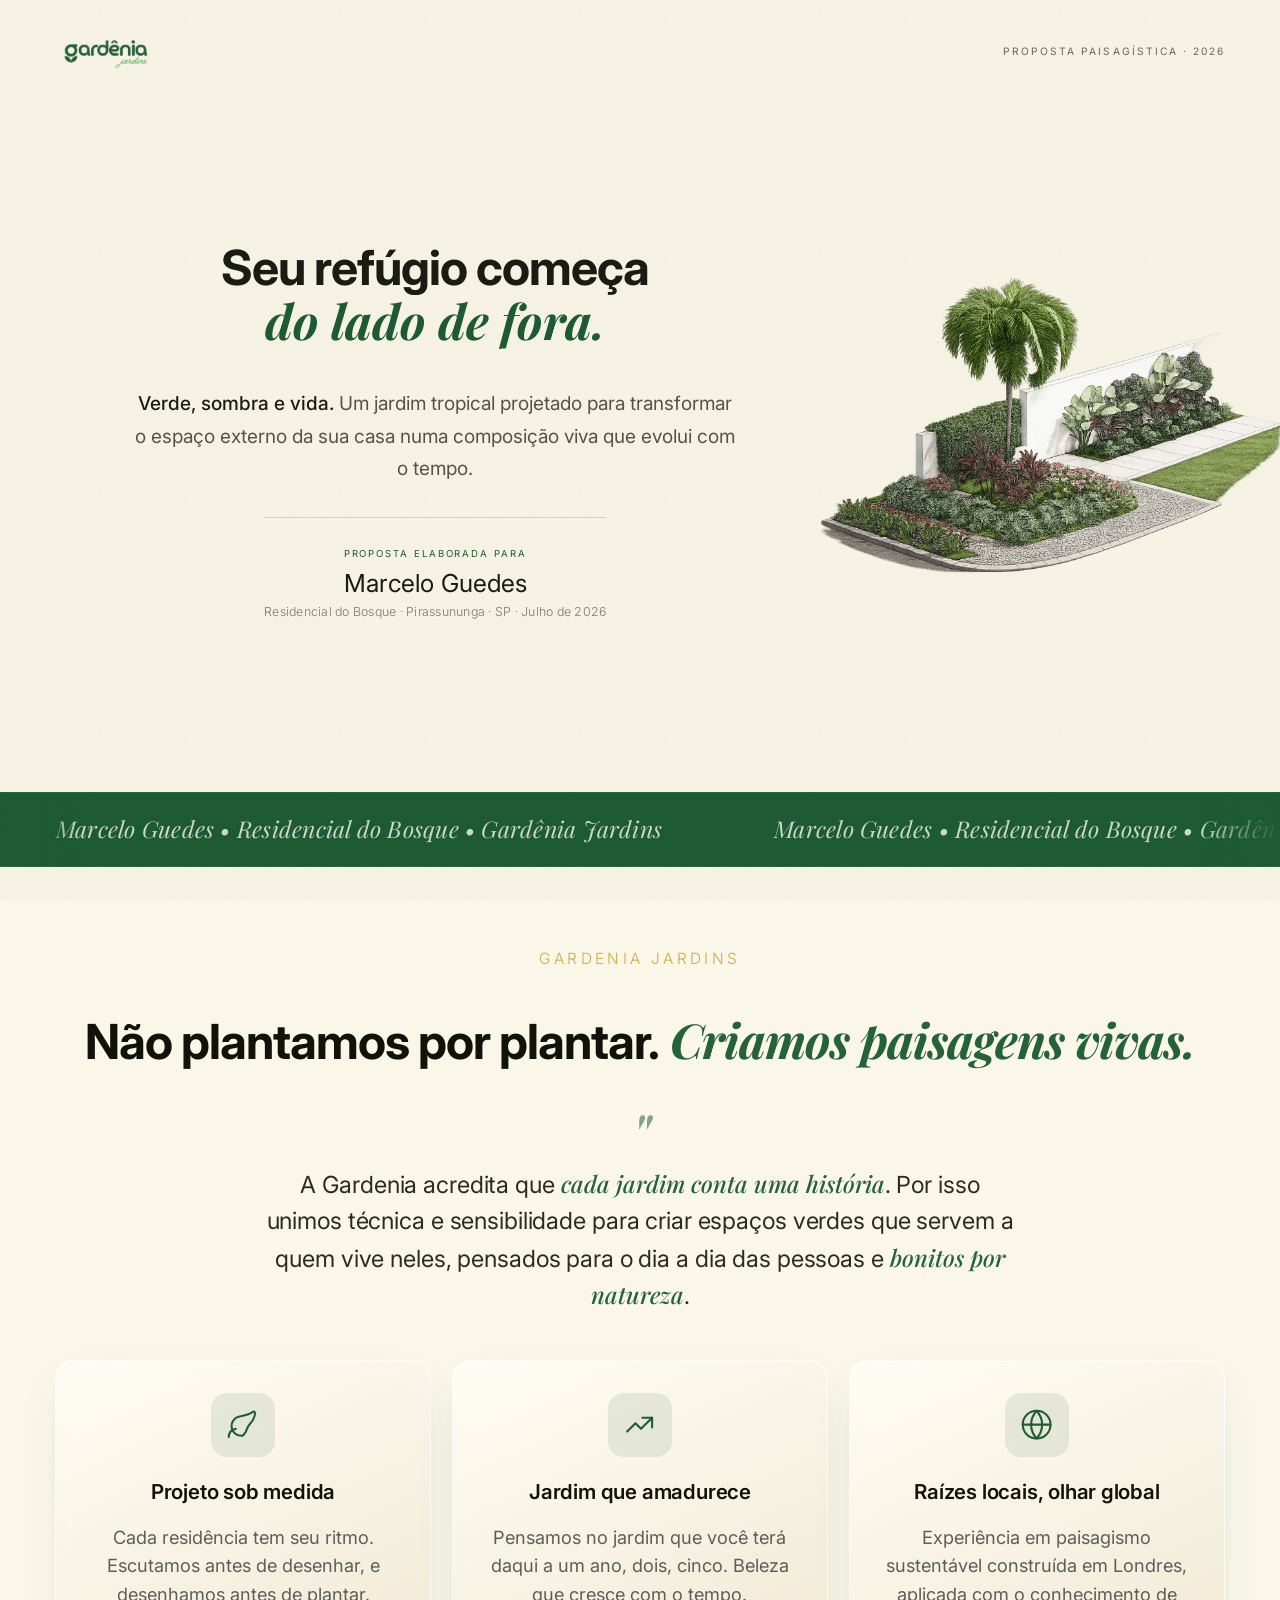
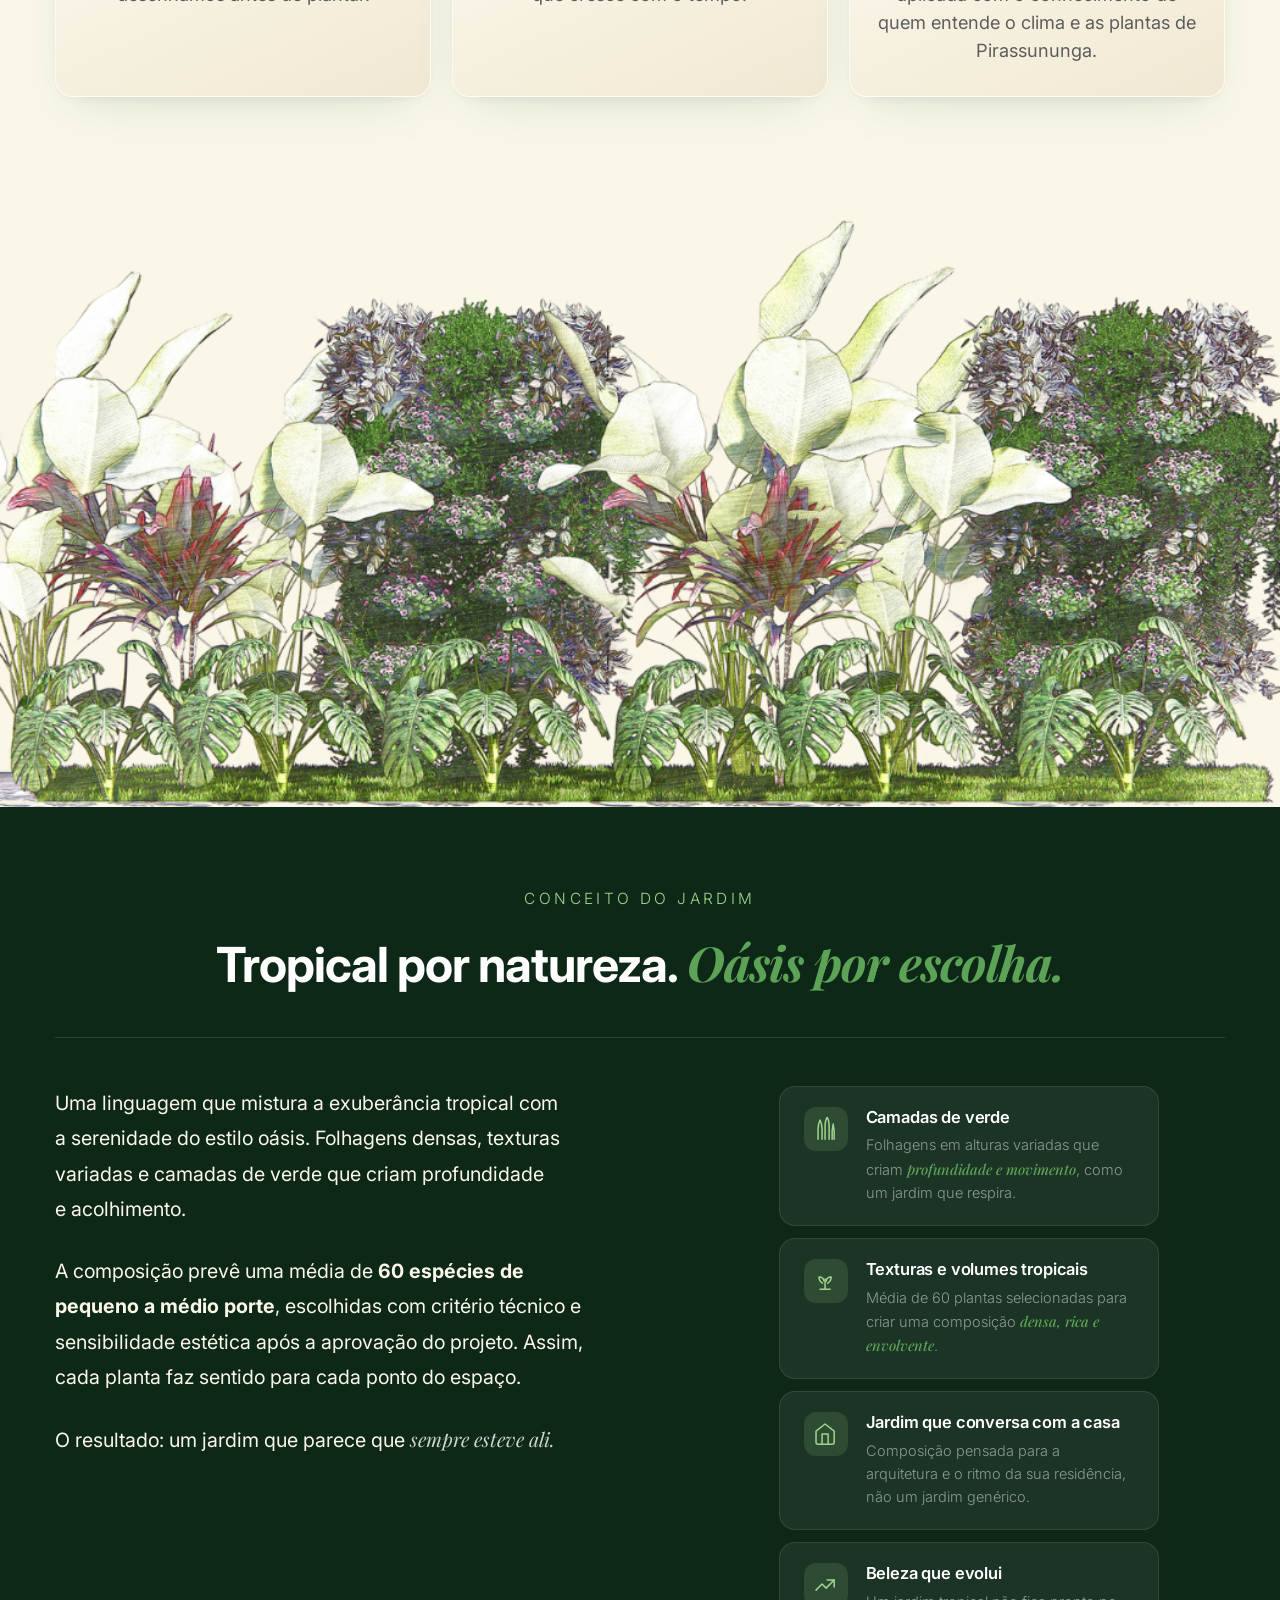
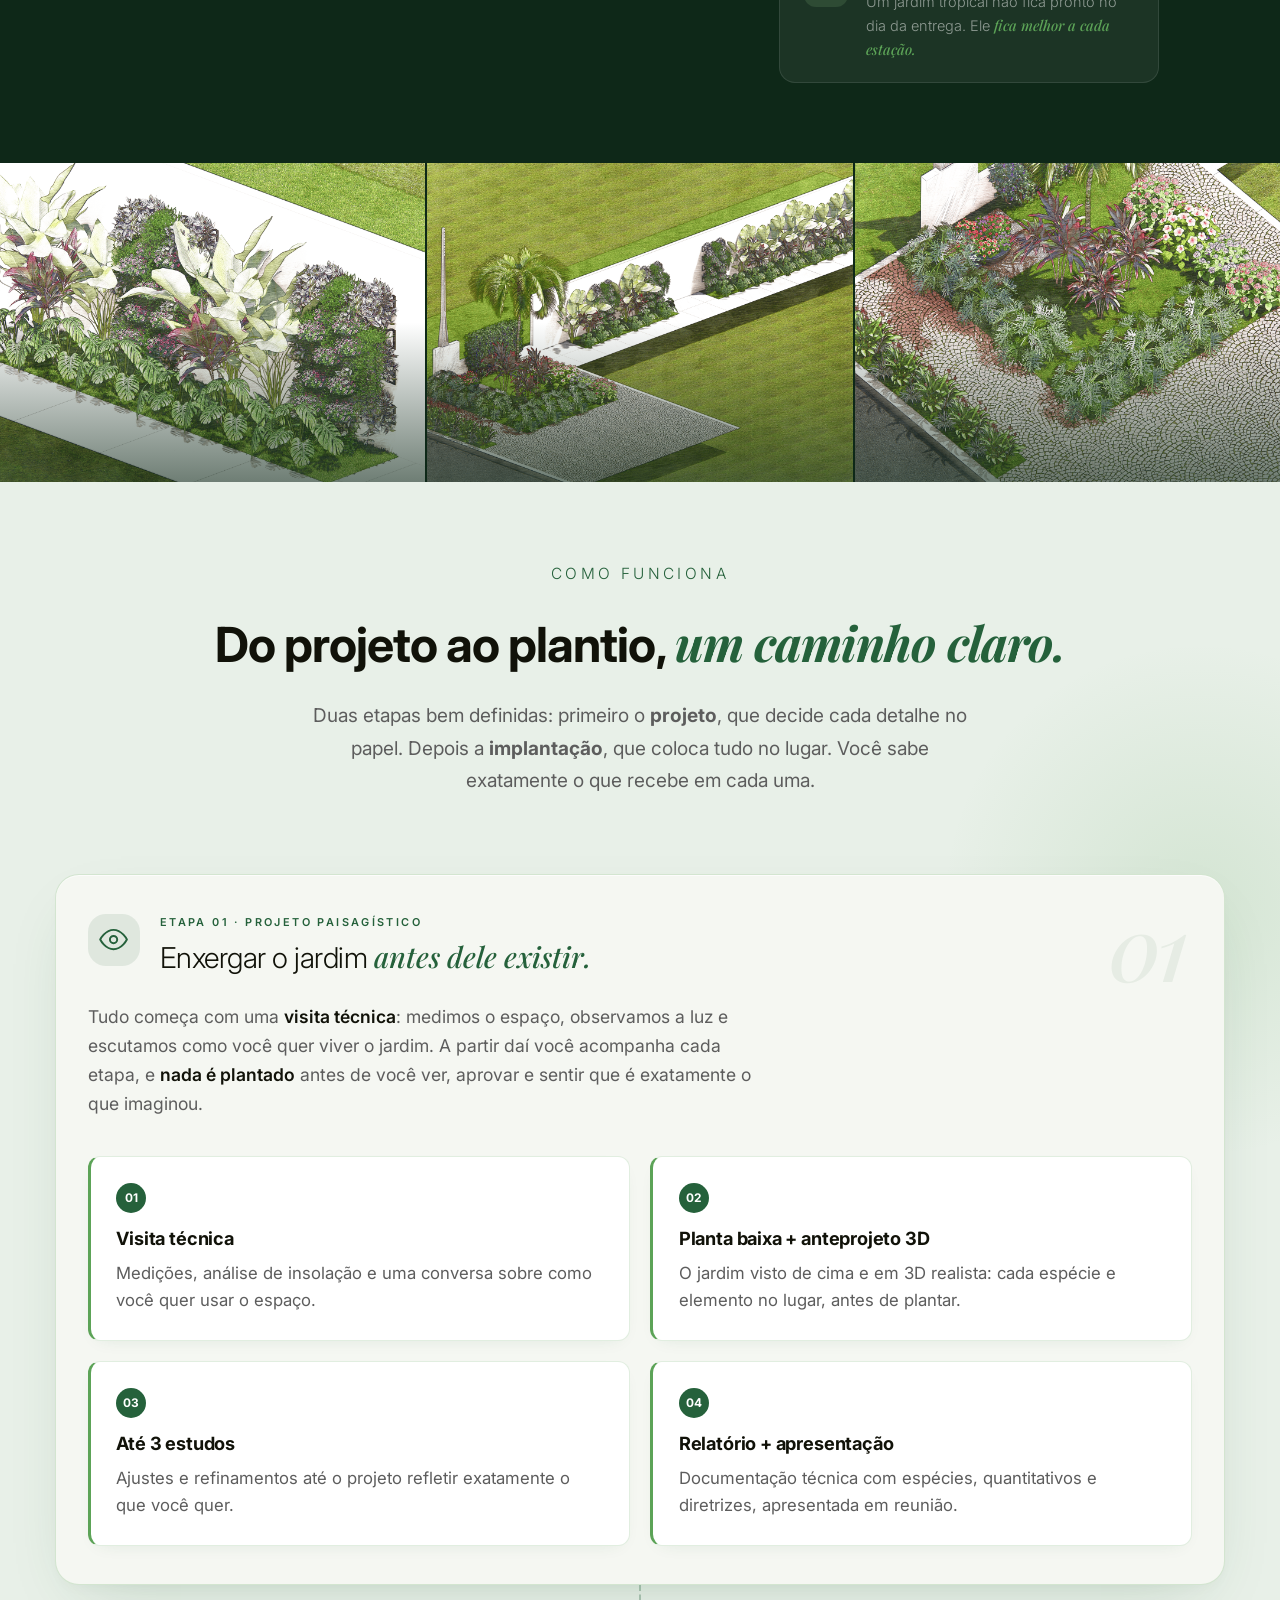
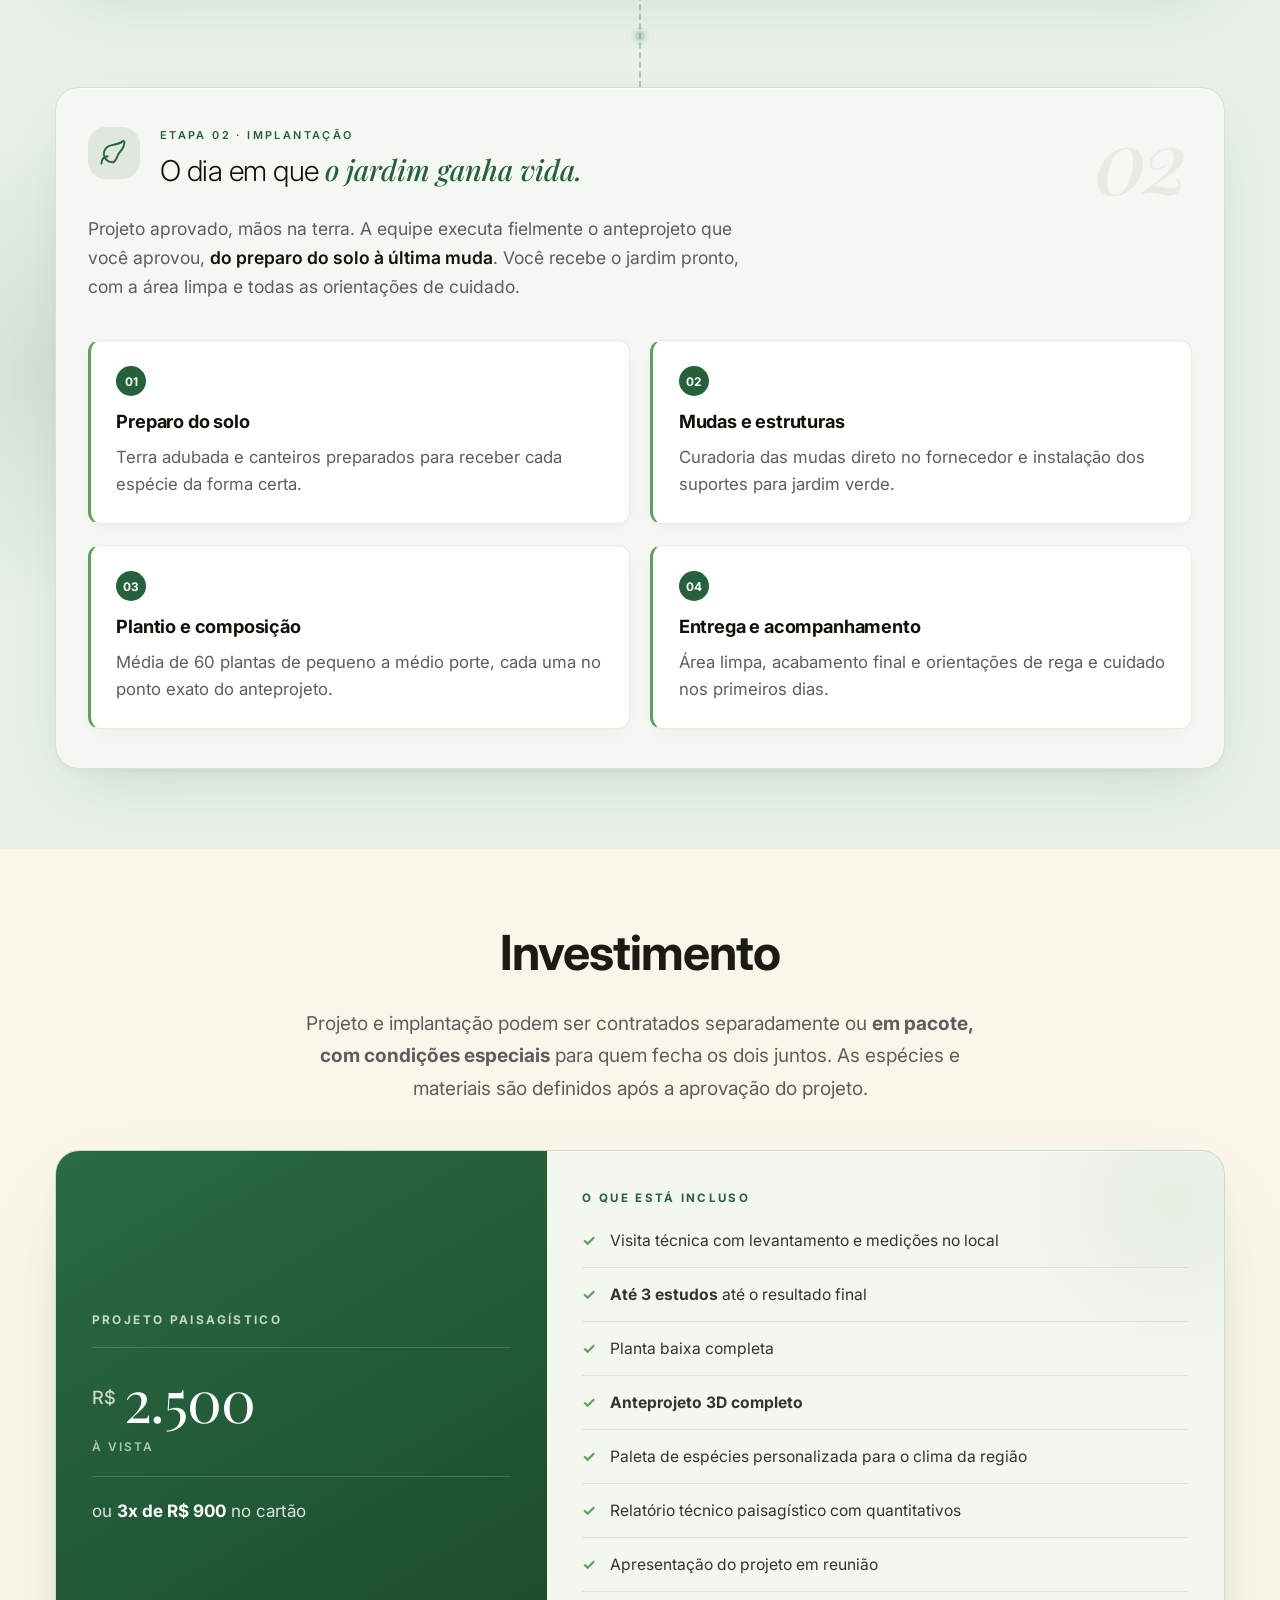
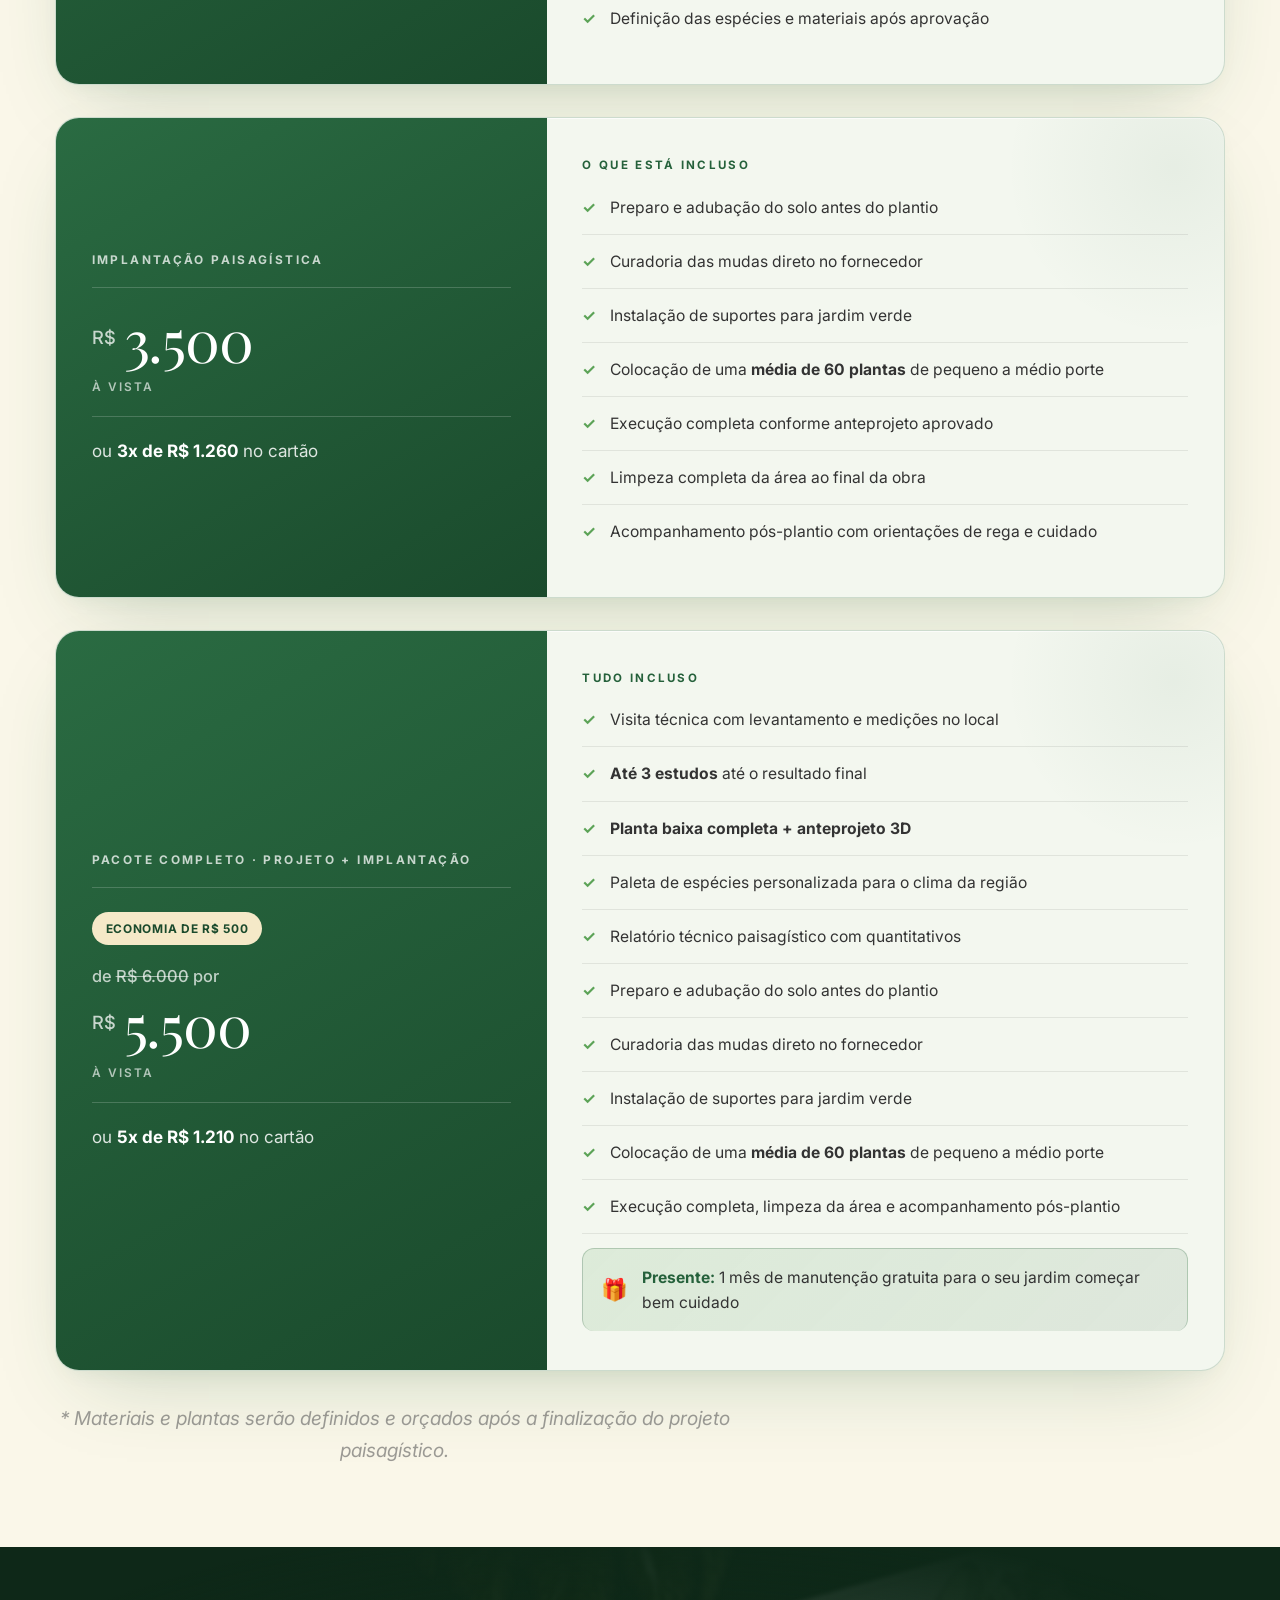
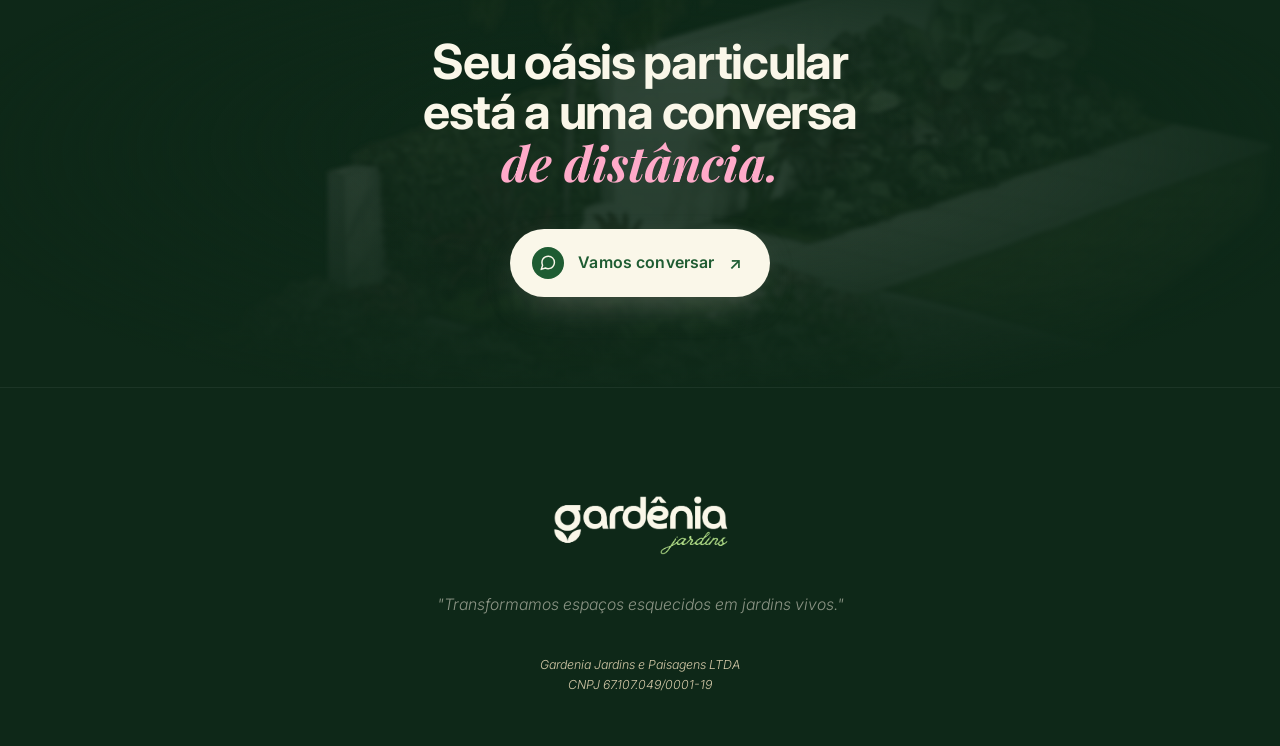
==== commit 619bf4e9: "Redesenhar cards de investimento: painel verde ocupa a lateral inteira - Painel verde de ponta a pon" ====
--- a/bosque-proposta/index.html
+++ b/bosque-proposta/index.html
@@ -327,7 +327,6 @@
         <div class="invest-price">
           <div class="invest-eyebrow">Projeto Paisagístico</div>
           <div class="pricebox">
-            <div class="pricebox-label">Investimento</div>
             <div class="pricebox-total"><span class="pb-cur">R$</span><span class="pb-big">2.500</span></div>
             <div class="pricebox-meta">à vista</div>
             <div class="pricebox-div"></div>
@@ -356,7 +355,6 @@
         <div class="invest-price">
           <div class="invest-eyebrow">Implantação Paisagística</div>
           <div class="pricebox">
-            <div class="pricebox-label">Investimento</div>
             <div class="pricebox-total"><span class="pb-cur">R$</span><span class="pb-big">3.500</span></div>
             <div class="pricebox-meta">à vista</div>
             <div class="pricebox-div"></div>
--- a/bosque-proposta/styles.css
+++ b/bosque-proposta/styles.css
@@ -1444,7 +1444,7 @@
   background:#F3F7EF;
   border:1px solid rgba(30,92,50,.18);
   border-radius:24px;
-  padding:clamp(32px, 3vw + 12px, 52px);
+  padding:0;
   max-width:1200px;
   margin:0 auto;
   box-shadow:
@@ -1466,23 +1466,37 @@
 
 .invest-grid {
   display:grid;
-  grid-template-columns:1fr 1fr;
-  gap:clamp(48px, 5vw, 88px);
-  align-items:start;
+  grid-template-columns:minmax(300px, 42%) 1fr;
+  gap:0;
+  align-items:stretch;
   position:relative;
   z-index:1;
 }
 
+/* Coluna esquerda = painel verde inteiro */
+.invest-price {
+  background:linear-gradient(150deg, #2A6B42 0%, #1A4A2C 100%);
+  padding:clamp(36px, 3.4vw, 56px) clamp(28px, 2.8vw, 48px);
+  display:flex;
+  flex-direction:column;
+  justify-content:center;
+}
+.invest-scope {
+  padding:clamp(32px, 3vw, 52px) clamp(28px, 2.8vw, 48px);
+}
+
 /* COLUNA ESQUERDA — Preço */
 .invest-eyebrow {
   font-family:'Inter',sans-serif;
-  font-size:.7rem;
+  font-size:.72rem;
   text-transform:uppercase;
   letter-spacing:.2em;
-  color:#4a4a4a;
-  font-weight:500;
+  color:rgba(255,255,255,.75);
+  font-weight:700;
   line-height:1.6;
-  margin-bottom:28px;
+  margin-bottom:24px;
+  padding-bottom:18px;
+  border-bottom:1px solid rgba(255,255,255,.18);
 }
 .invest-total {
   display:flex;
@@ -1519,23 +1533,10 @@
 
 /* PRICEBOX — valor completo dentro do card verde */
 .pricebox {
-  background:linear-gradient(135deg, #25613B 0%, #1A4A2C 100%);
-  border-radius:20px;
-  padding:clamp(28px, 2.6vw, 40px) clamp(24px, 2.4vw, 36px);
+  background:transparent;
+  border-radius:0;
+  padding:0;
   position:relative;
-  overflow:hidden;
-  box-shadow:
-    0 18px 40px -16px rgba(30,92,50,.45),
-    inset 0 1px 0 rgba(255,255,255,.10);
-}
-.pricebox::after {
-  content:'';
-  position:absolute;
-  top:0; left:-50%;
-  width:50%; height:100%;
-  background:linear-gradient(90deg, transparent, rgba(255,255,255,.07), transparent);
-  animation:discount-shine 5s ease-in-out infinite;
-  pointer-events:none;
 }
 .pricebox-label {
   font-family:'Inter',sans-serif;
@@ -1581,7 +1582,7 @@
 }
 .pricebox-total .pb-big {
   font-family:'Playfair Display',serif;
-  font-size:clamp(2.8rem, 2.5vw + 1rem, 4rem);
+  font-size:clamp(3.2rem, 3vw + 1.2rem, 4.8rem);
   font-weight:400;
   color:#ffffff;
   line-height:.95;
@@ -1745,11 +1746,13 @@
 }
 
 @media (max-width: 900px) {
-  .invest-card { padding:clamp(28px, 4vw, 40px); }
+  .invest-card { padding:0; }
   .invest-grid {
     grid-template-columns:1fr;
-    gap:48px;
+    gap:0;
   }
+  .invest-price { padding:clamp(32px, 6vw, 44px) clamp(24px, 5vw, 32px); }
+  .invest-scope { padding:clamp(28px, 5vw, 40px) clamp(24px, 5vw, 32px); }
   .invest-price { order:1; }
   .invest-scope { order:2; }
   .invest-discount { flex-direction:column; align-items:flex-start; gap:14px; }
@@ -2439,7 +2442,7 @@
 
 @media (max-width: 720px) {
   .tl-card { padding:clamp(28px, 4vw, 36px) clamp(20px, 4vw, 28px) !important; }
-  .invest-card { padding:clamp(24px, 4vw, 32px) !important; }
+  .invest-card { padding:0 !important; }
   .invest-discount { flex-direction:column !important; align-items:flex-start !important; gap:12px !important; }
   .studio-card,
   .concept-card,
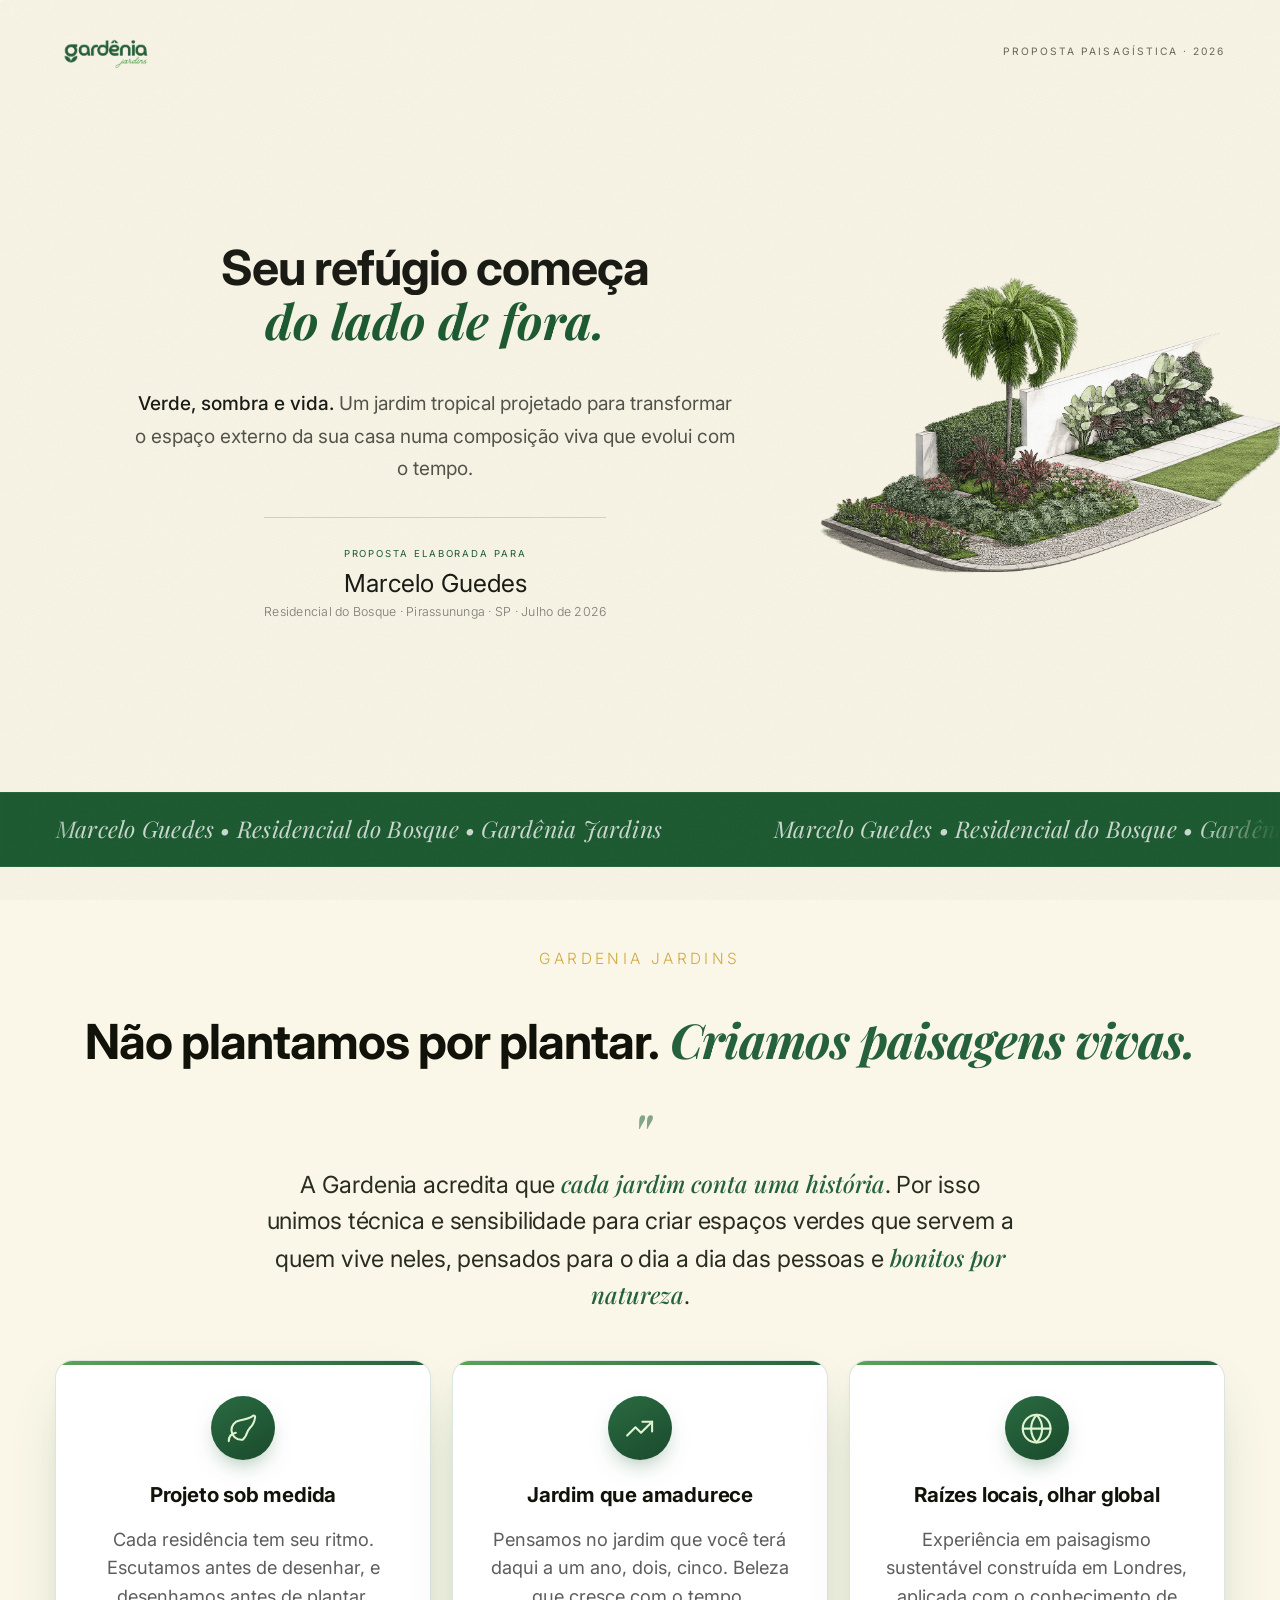
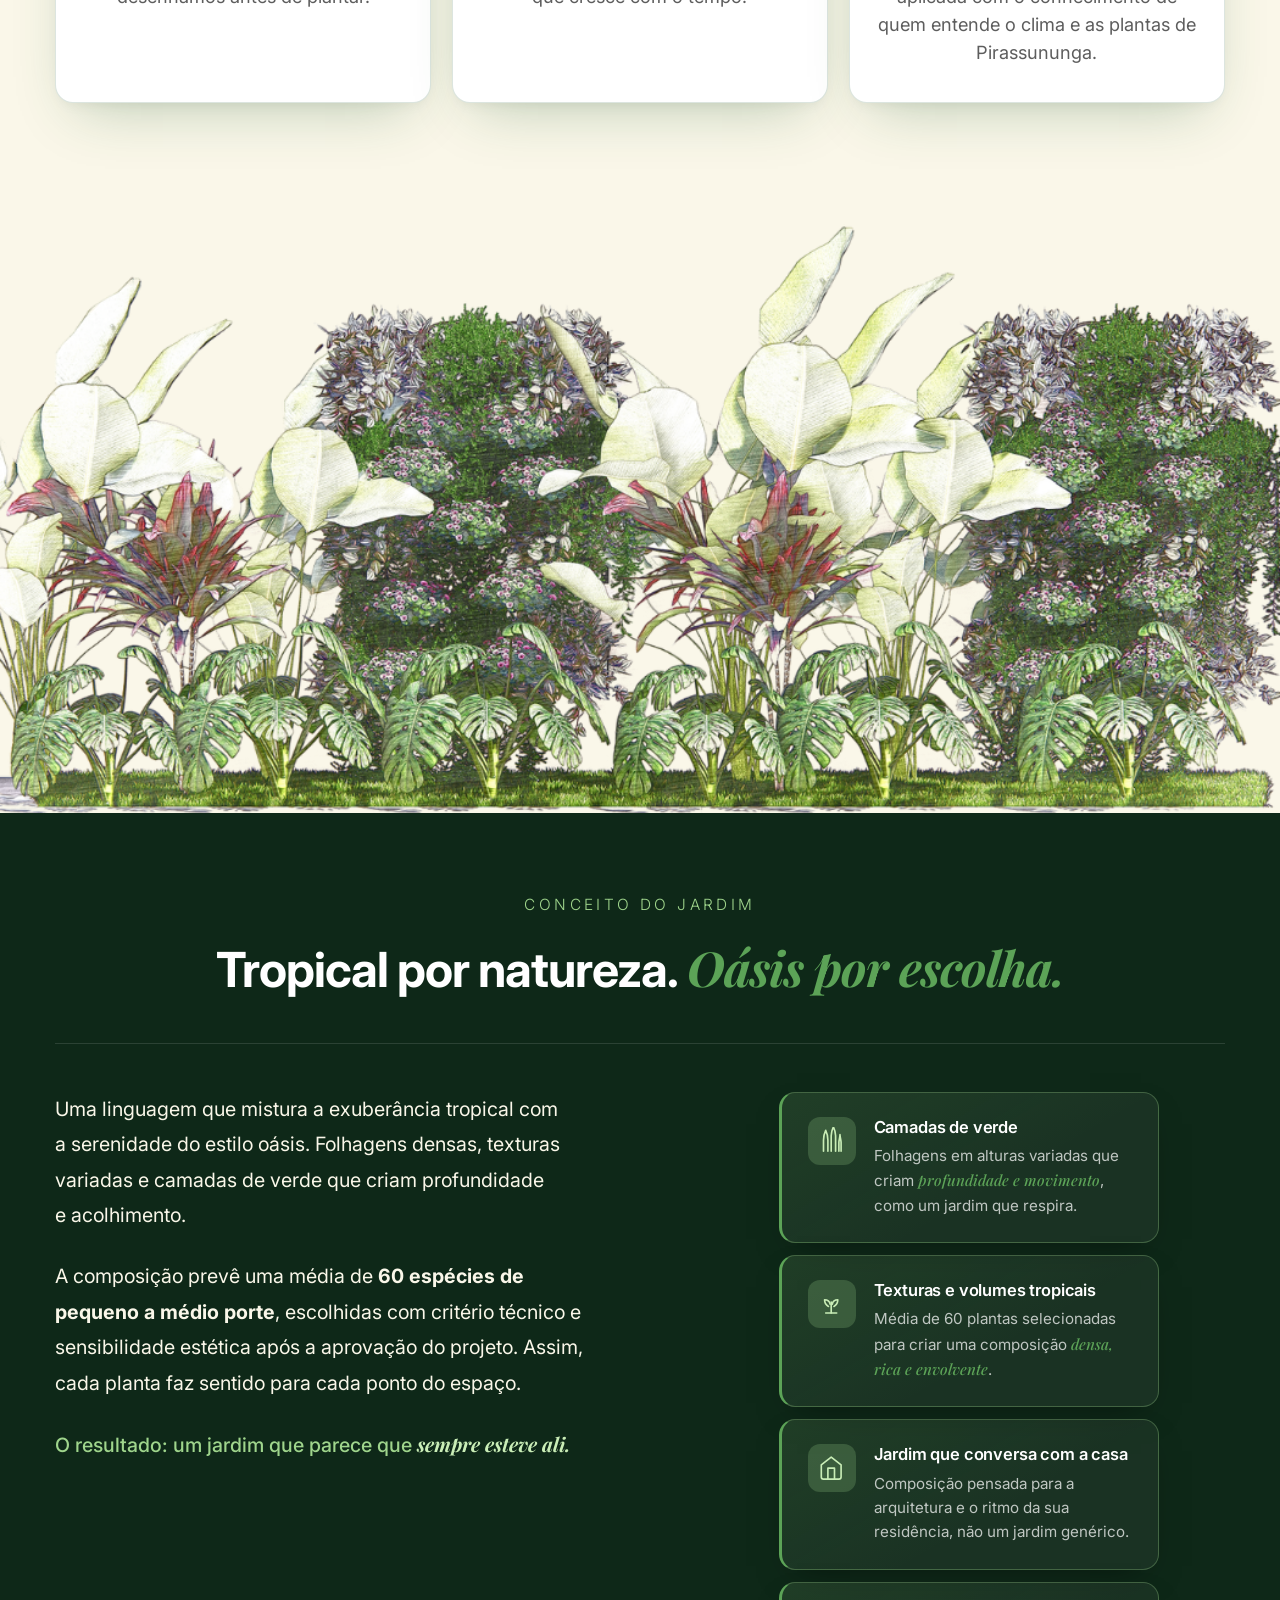
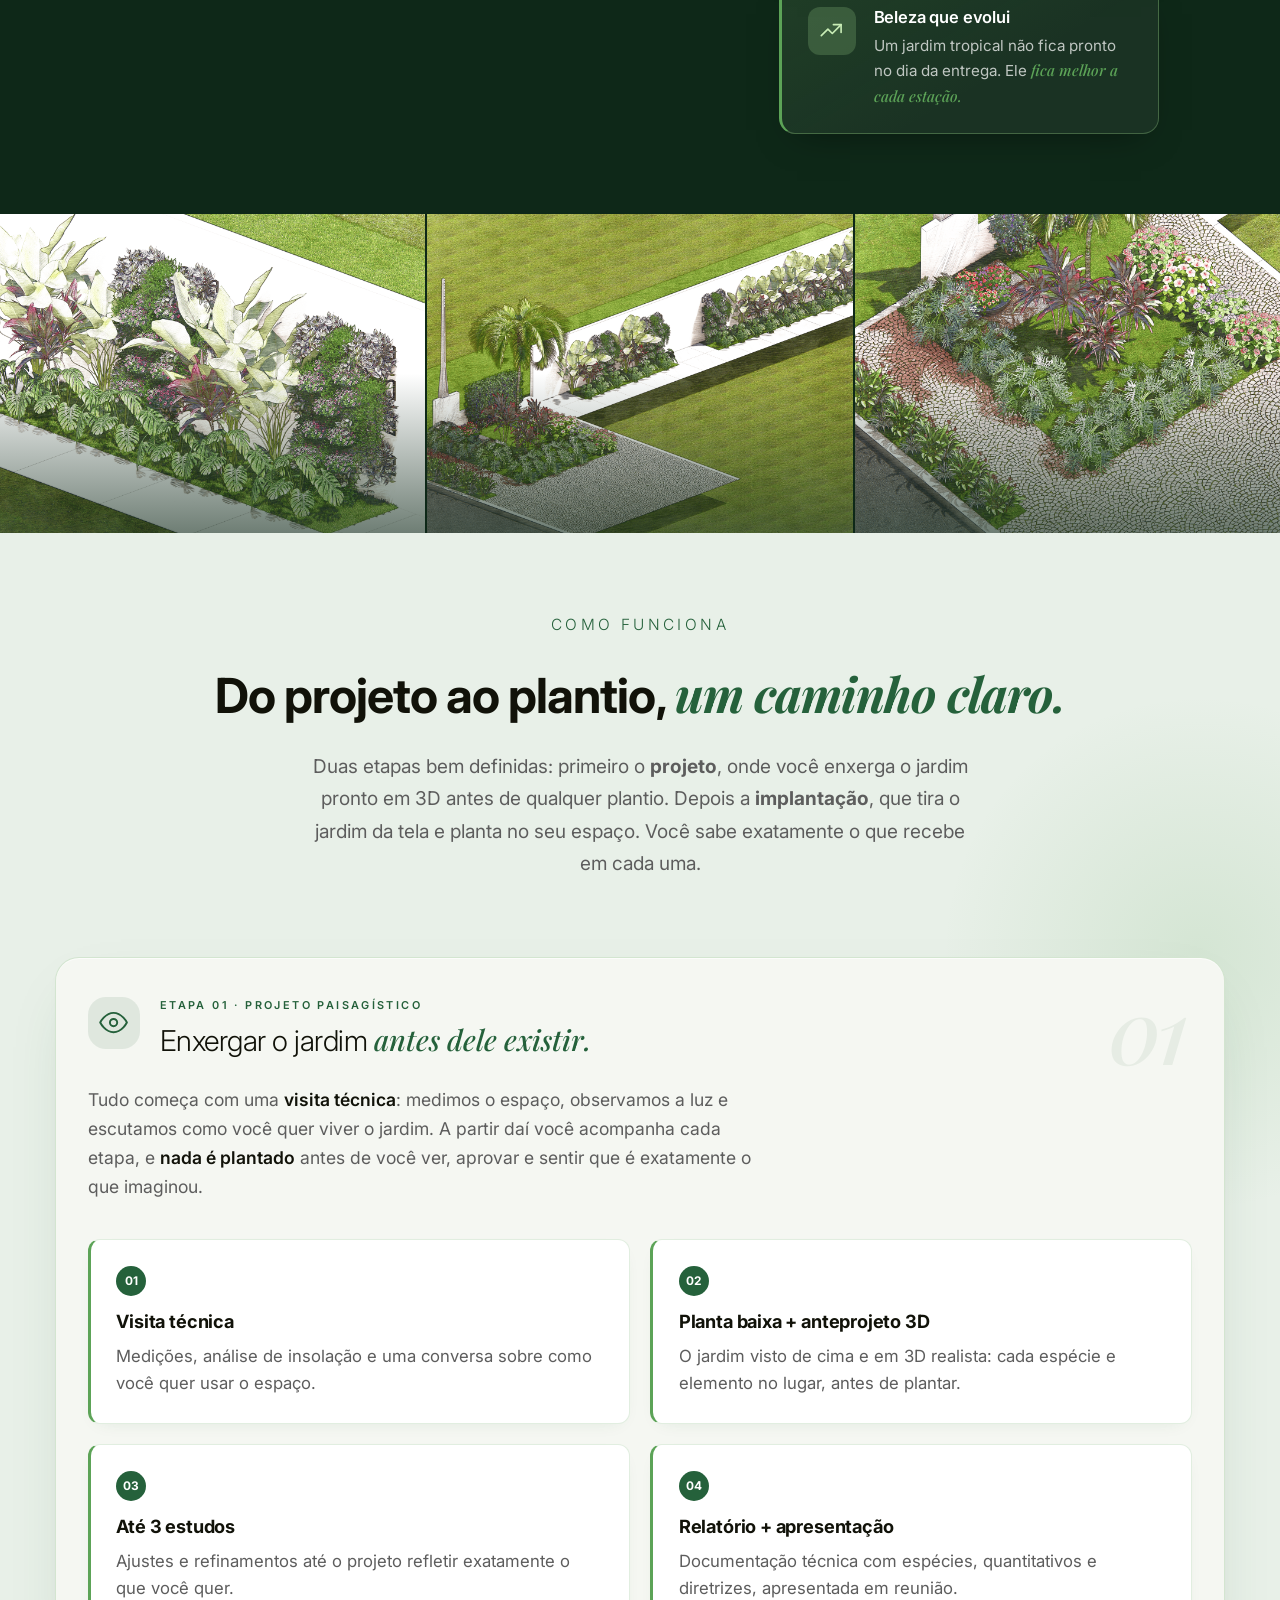
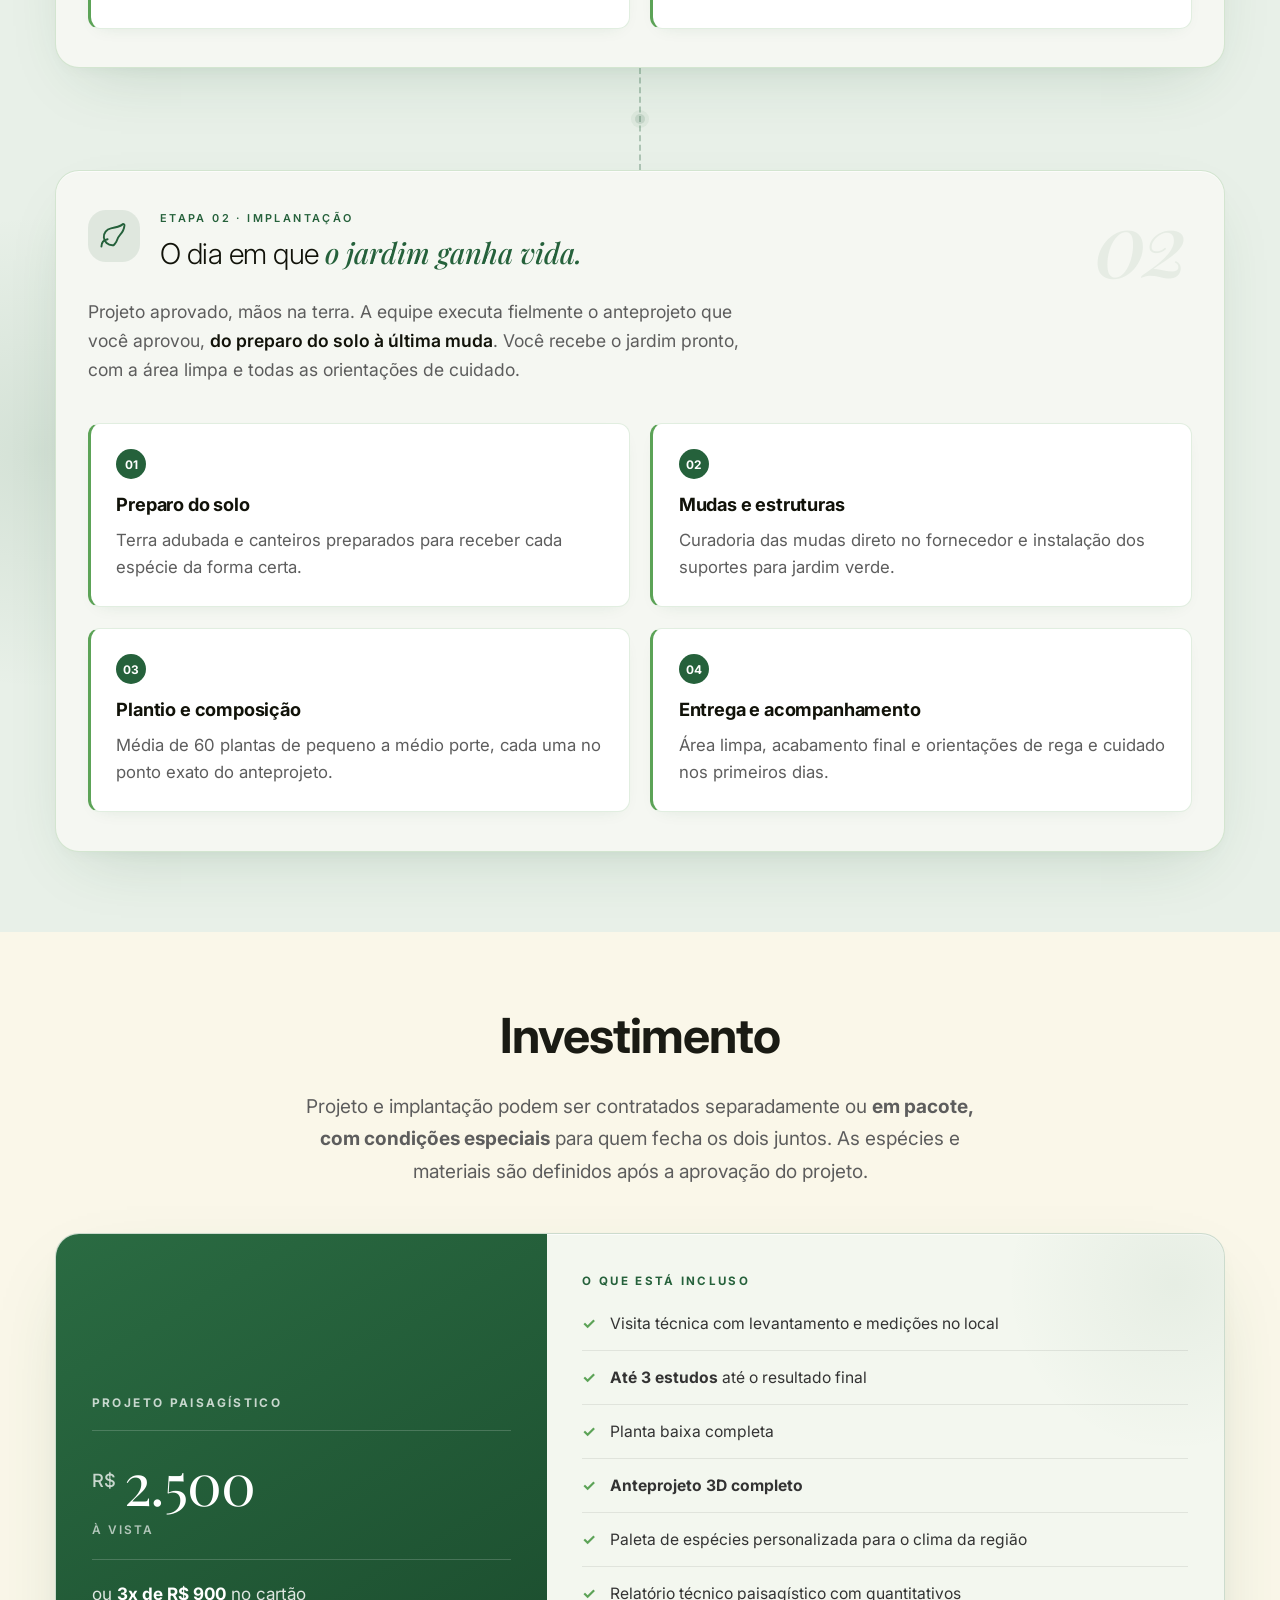
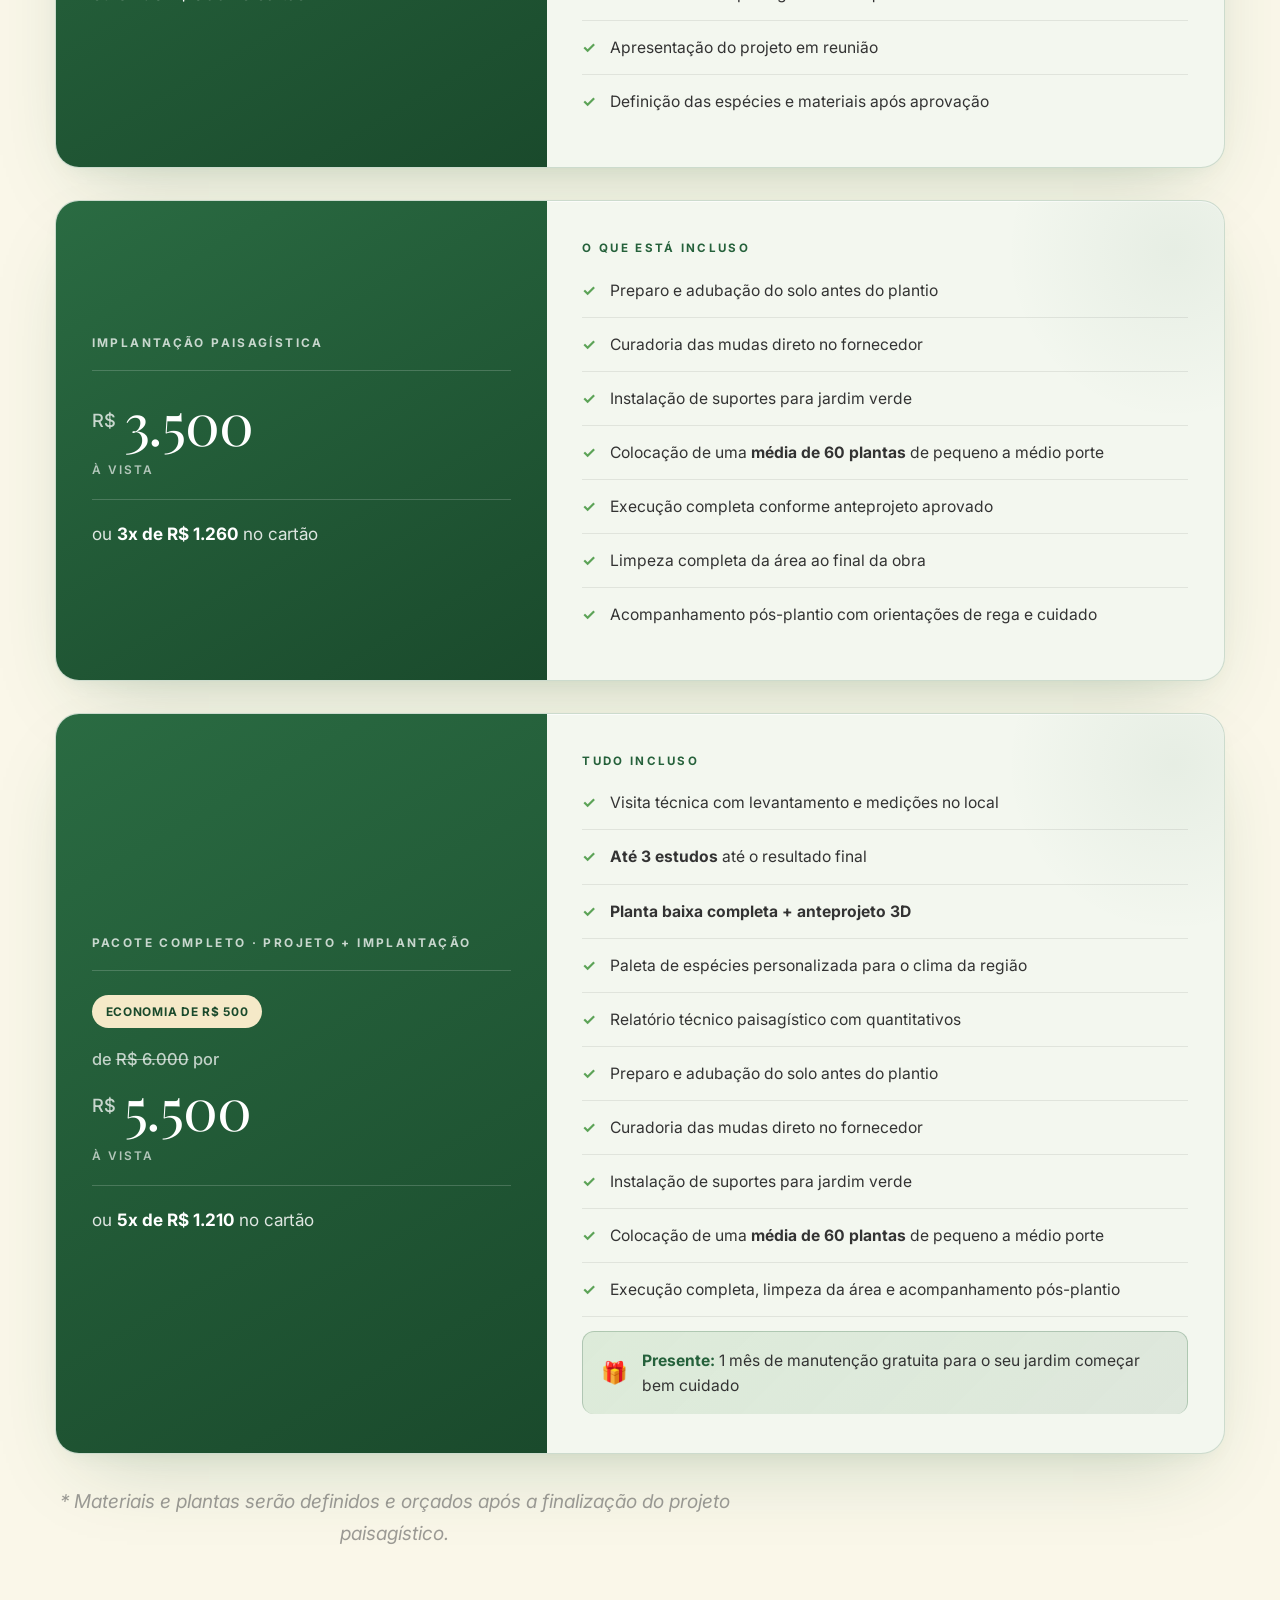
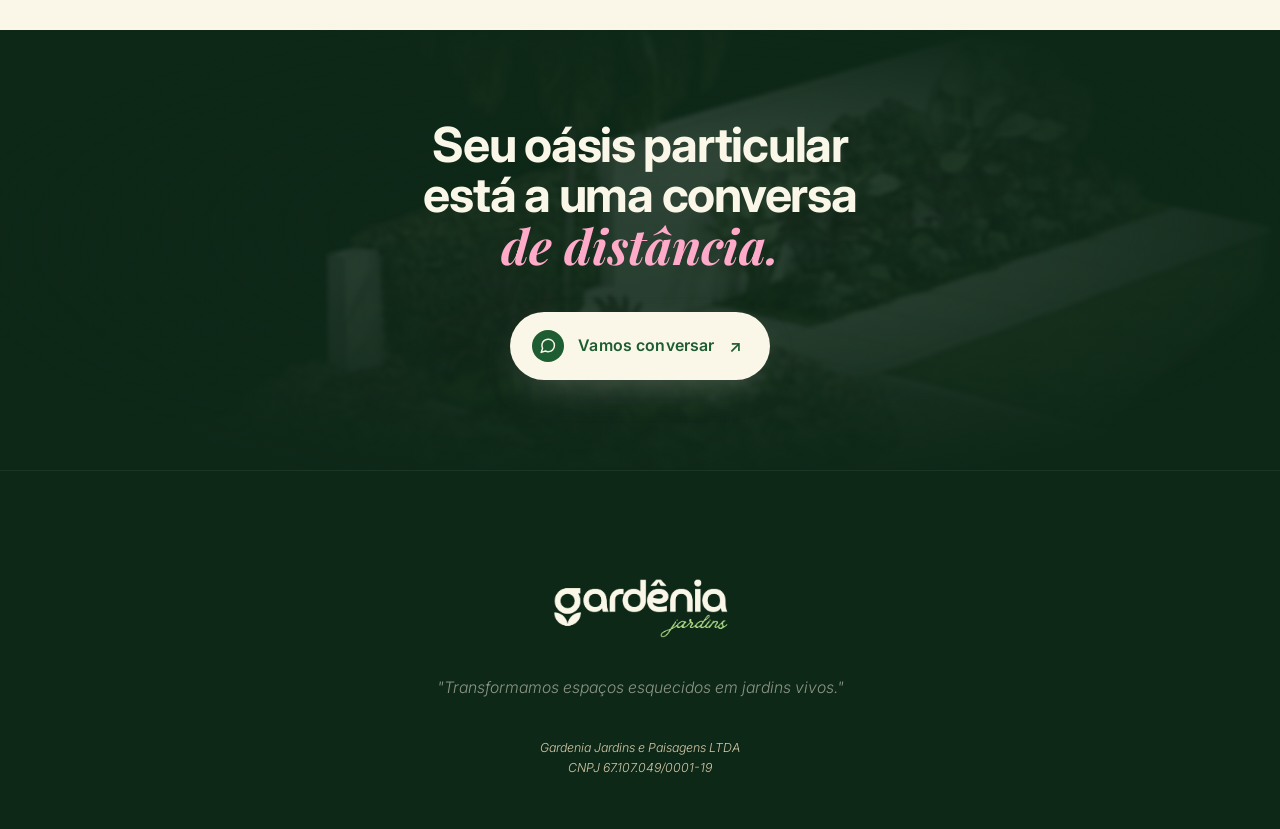
==== commit e12d1b62: "Valorizar cards e destacar frase-resultado do conceito - Cards do Quem Somos: fundo branco, filete v" ====
--- a/bosque-proposta/index.html
+++ b/bosque-proposta/index.html
@@ -159,7 +159,7 @@
         <div class="concept-text">
           <p class="concept-p">Uma linguagem que mistura a exuberância tropical com a serenidade do estilo oásis. Folhagens densas, texturas variadas e camadas de verde que criam profundidade e acolhimento.</p>
           <p class="concept-p">A composição prevê uma média de <strong>60 espécies de pequeno a médio porte</strong>, escolhidas com critério técnico e sensibilidade estética após a aprovação do projeto. Assim, cada planta faz sentido para cada ponto do espaço.</p>
-          <p class="concept-p">O resultado: um jardim que parece que <em class="concept-emph">sempre esteve ali.</em></p>
+          <p class="concept-p concept-result">O resultado: um jardim que parece que <em class="concept-emph">sempre esteve ali.</em></p>
         </div>
         <div class="concept-cards">
           <div class="concept-card">
@@ -230,7 +230,7 @@
         <span>Do projeto ao plantio,</span>
         <span class="tl-em">um caminho claro.</span>
       </h2>
-      <p class="tl-lead">Duas etapas bem definidas: primeiro o <strong>projeto</strong>, que decide cada detalhe no papel. Depois a <strong>implantação</strong>, que coloca tudo no lugar. Você sabe exatamente o que recebe em cada uma.</p>
+      <p class="tl-lead">Duas etapas bem definidas: primeiro o <strong>projeto</strong>, onde você enxerga o jardim pronto em 3D antes de qualquer plantio. Depois a <strong>implantação</strong>, que tira o jardim da tela e planta no seu espaço. Você sabe exatamente o que recebe em cada uma.</p>
     </div>
 
     <!-- CARD 01 — Projeto -->
--- a/bosque-proposta/styles.css
+++ b/bosque-proposta/styles.css
@@ -748,22 +748,28 @@
   width:100%;
 }
 .studio-card {
-  background:linear-gradient(155deg, rgba(255,255,255,.65) 0%, var(--paper) 100%);
-  backdrop-filter:blur(10px) saturate(180%);
-  -webkit-backdrop-filter:blur(10px) saturate(180%);
-  border:1px solid rgba(255,255,255,.7);
+  position:relative;
+  background:#ffffff;
+  border:1px solid rgba(37,97,59,.16);
   border-radius:18px;
-  padding:clamp(28px, 2.5vw, 40px) clamp(24px, 2vw, 32px);
+  padding:clamp(32px, 2.8vw, 44px) clamp(24px, 2vw, 32px);
   display:flex;
   flex-direction:column;
   align-items:center;
   text-align:center;
-  gap:18px;
+  gap:16px;
+  overflow:hidden;
   box-shadow:
-    0 18px 50px -20px rgba(30,92,50,.18),
-    0 6px 16px -8px rgba(20,21,12,.10),
-    inset 0 1px 0 rgba(255,255,255,.6);
+    0 24px 56px -22px rgba(30,92,50,.30),
+    0 6px 16px -8px rgba(20,21,12,.10);
   transition:transform .45s cubic-bezier(.22,1,.36,1), box-shadow .45s ease, border-color .35s ease;
+}
+.studio-card::before {
+  content:'';
+  position:absolute;
+  top:0; left:0; right:0;
+  height:4px;
+  background:linear-gradient(90deg, #5CA357, #25613B);
 }
 .studio-card:hover {
   transform:translateY(-4px);
@@ -774,16 +780,17 @@
     inset 0 1px 0 rgba(255,255,255,.7);
 }
 .studio-card-icon {
-  width:clamp(56px, 5vw, 68px);
-  height:clamp(56px, 5vw, 68px);
-  background:rgba(30,92,50,.10);
-  border-radius:16px;
+  width:clamp(60px, 5vw, 72px);
+  height:clamp(60px, 5vw, 72px);
+  background:linear-gradient(150deg, #2A6B42, #1A4A2C);
+  border-radius:50%;
   display:flex;
   align-items:center;
   justify-content:center;
-  color:var(--g);
+  color:#DFF3D0;
   flex-shrink:0;
-  margin-bottom:4px;
+  margin-bottom:6px;
+  box-shadow:0 10px 24px -10px rgba(30,92,50,.55);
 }
 .studio-card-icon svg {
   width:52%;
@@ -791,10 +798,10 @@
 }
 .studio-card-label {
   font-family:'Inter',sans-serif;
-  font-size:clamp(1.12rem, .25vw + 1.05rem, 1.35rem);
+  font-size:clamp(1.12rem, .25vw + 1.05rem, 1.3rem);
   text-transform:none;
   letter-spacing:-.01em;
-  font-weight:600;
+  font-weight:700;
   color:#111209;
   line-height:1.3;
 }
@@ -975,6 +982,8 @@
   font-style:italic;
   color:rgba(255,255,255,.8);
 }
+.concept-result { color:#9FD58C; font-weight:500; }
+.concept-result .concept-emph { color:#C9EDB6; font-weight:700; }
 
 /* COLUNA DIREITA — 5 cards stacked vertical */
 .concept-cards {
@@ -989,20 +998,22 @@
   flex-direction:row;
   align-items:flex-start;
   gap:18px;
-  padding:20px 24px;
-  background:rgba(255,255,255,.06);
-  border:1px solid rgba(255,255,255,.10);
+  padding:24px 26px;
+  background:linear-gradient(150deg, rgba(159,213,140,.13) 0%, rgba(255,255,255,.05) 60%);
+  border:1px solid rgba(159,213,140,.30);
+  border-left:3px solid #5CA357;
   border-radius:16px;
   text-align:left;
   overflow:hidden;
+  box-shadow:0 14px 34px -18px rgba(0,0,0,.5);
   position:relative;
 }
 .concept-card::before { display:none; }
 .concept-card-icon {
-  width:44px; height:44px;
+  width:48px; height:48px;
   border-radius:12px;
-  background:rgba(159,213,140,.14);
-  color:#9FD58C;
+  background:rgba(159,213,140,.22);
+  color:#C9EDB6;
   display:flex;
   align-items:center;
   justify-content:center;
@@ -1026,10 +1037,10 @@
 }
 .concept-card-text {
   font-family:'Inter',sans-serif;
-  font-size:.88rem;
-  font-weight:300;
+  font-size:.92rem;
+  font-weight:400;
   line-height:1.6;
-  color:rgba(255,255,255,.5);
+  color:rgba(255,255,255,.72);
   text-align:left;
 }
 .concept-card-text em {
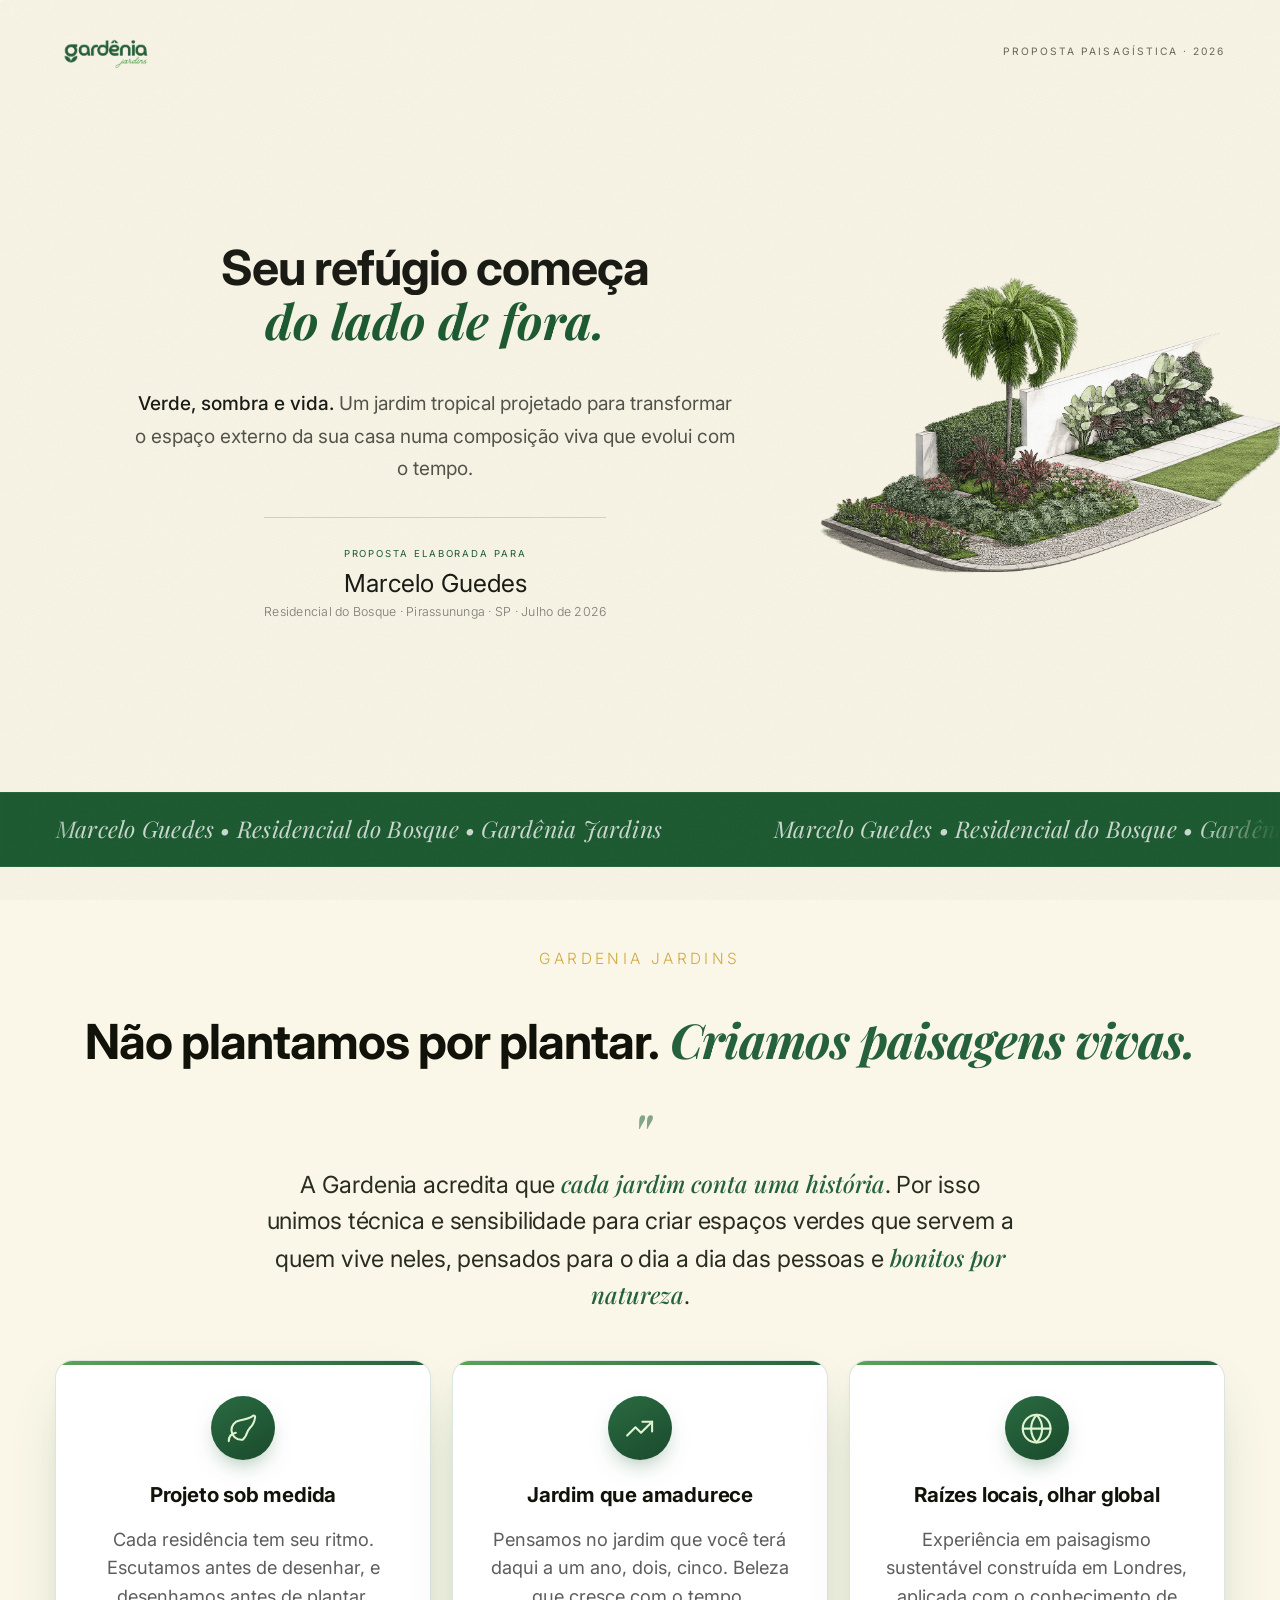
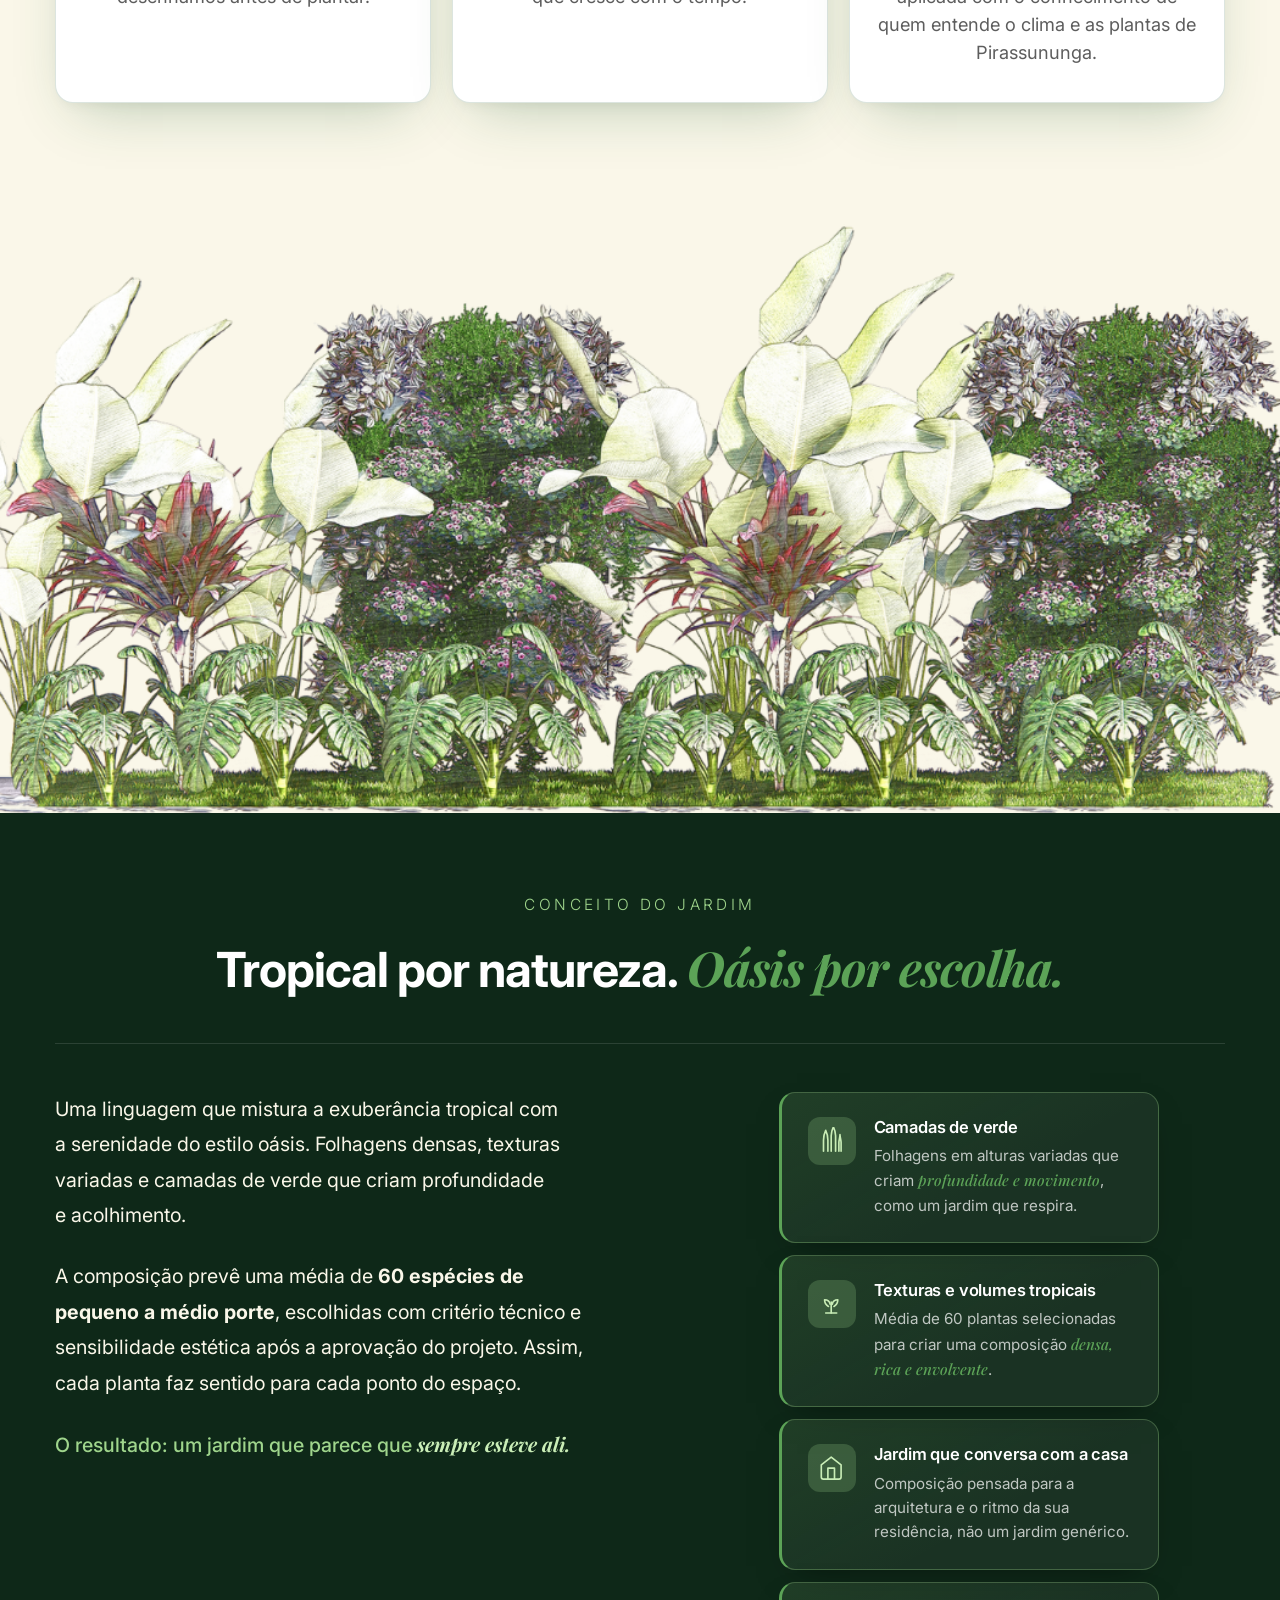
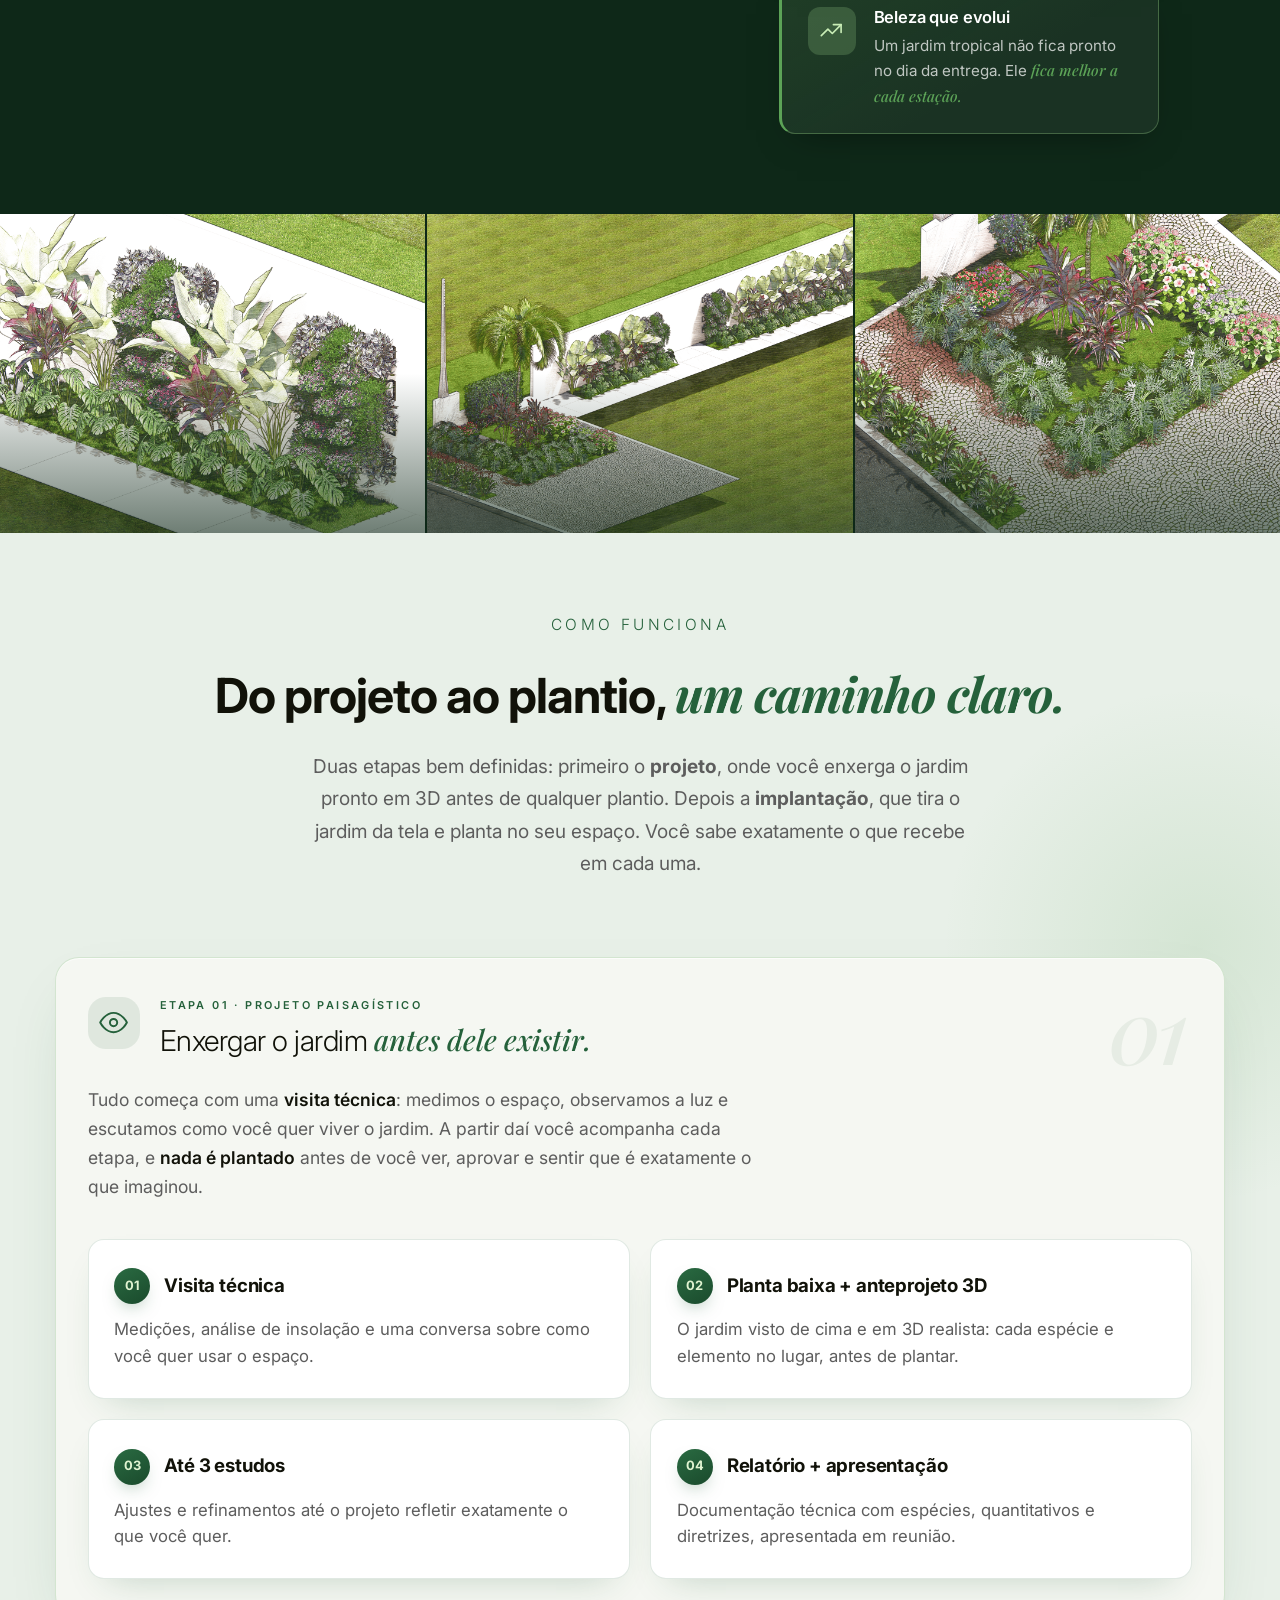
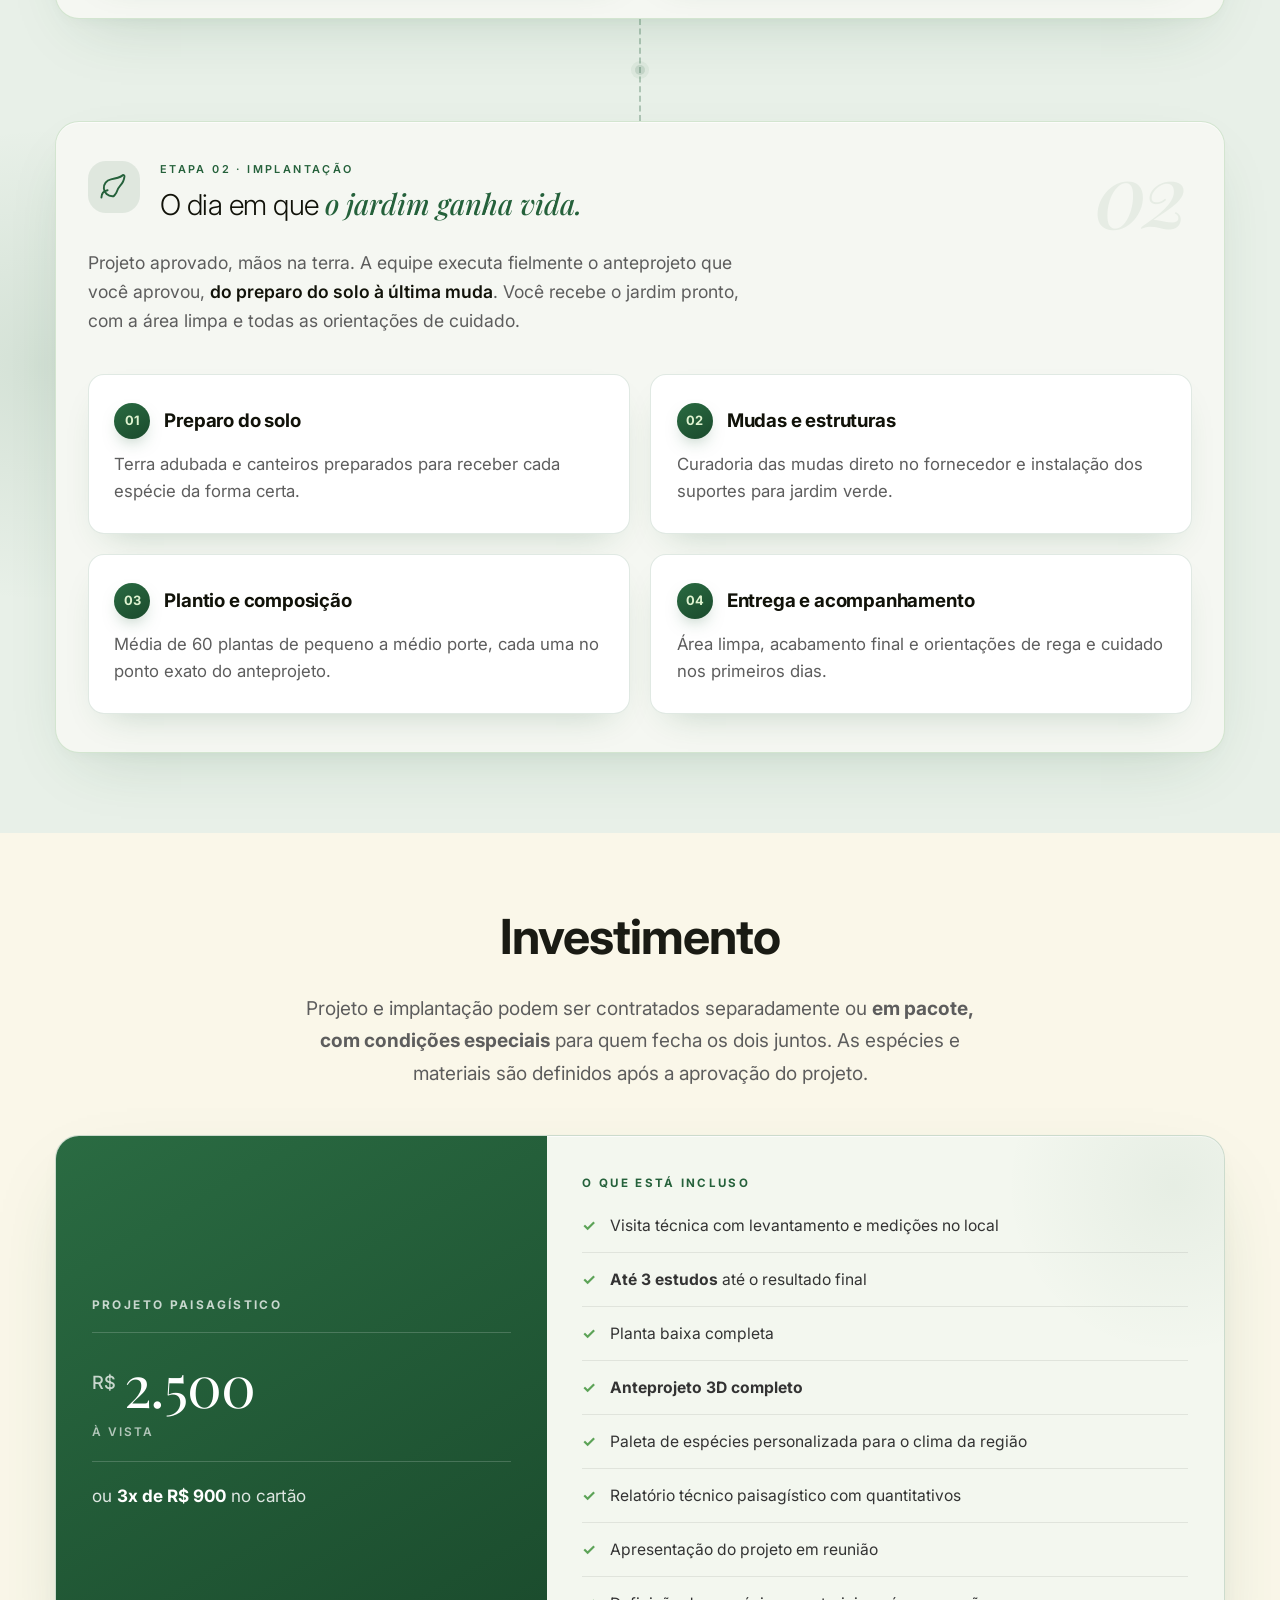
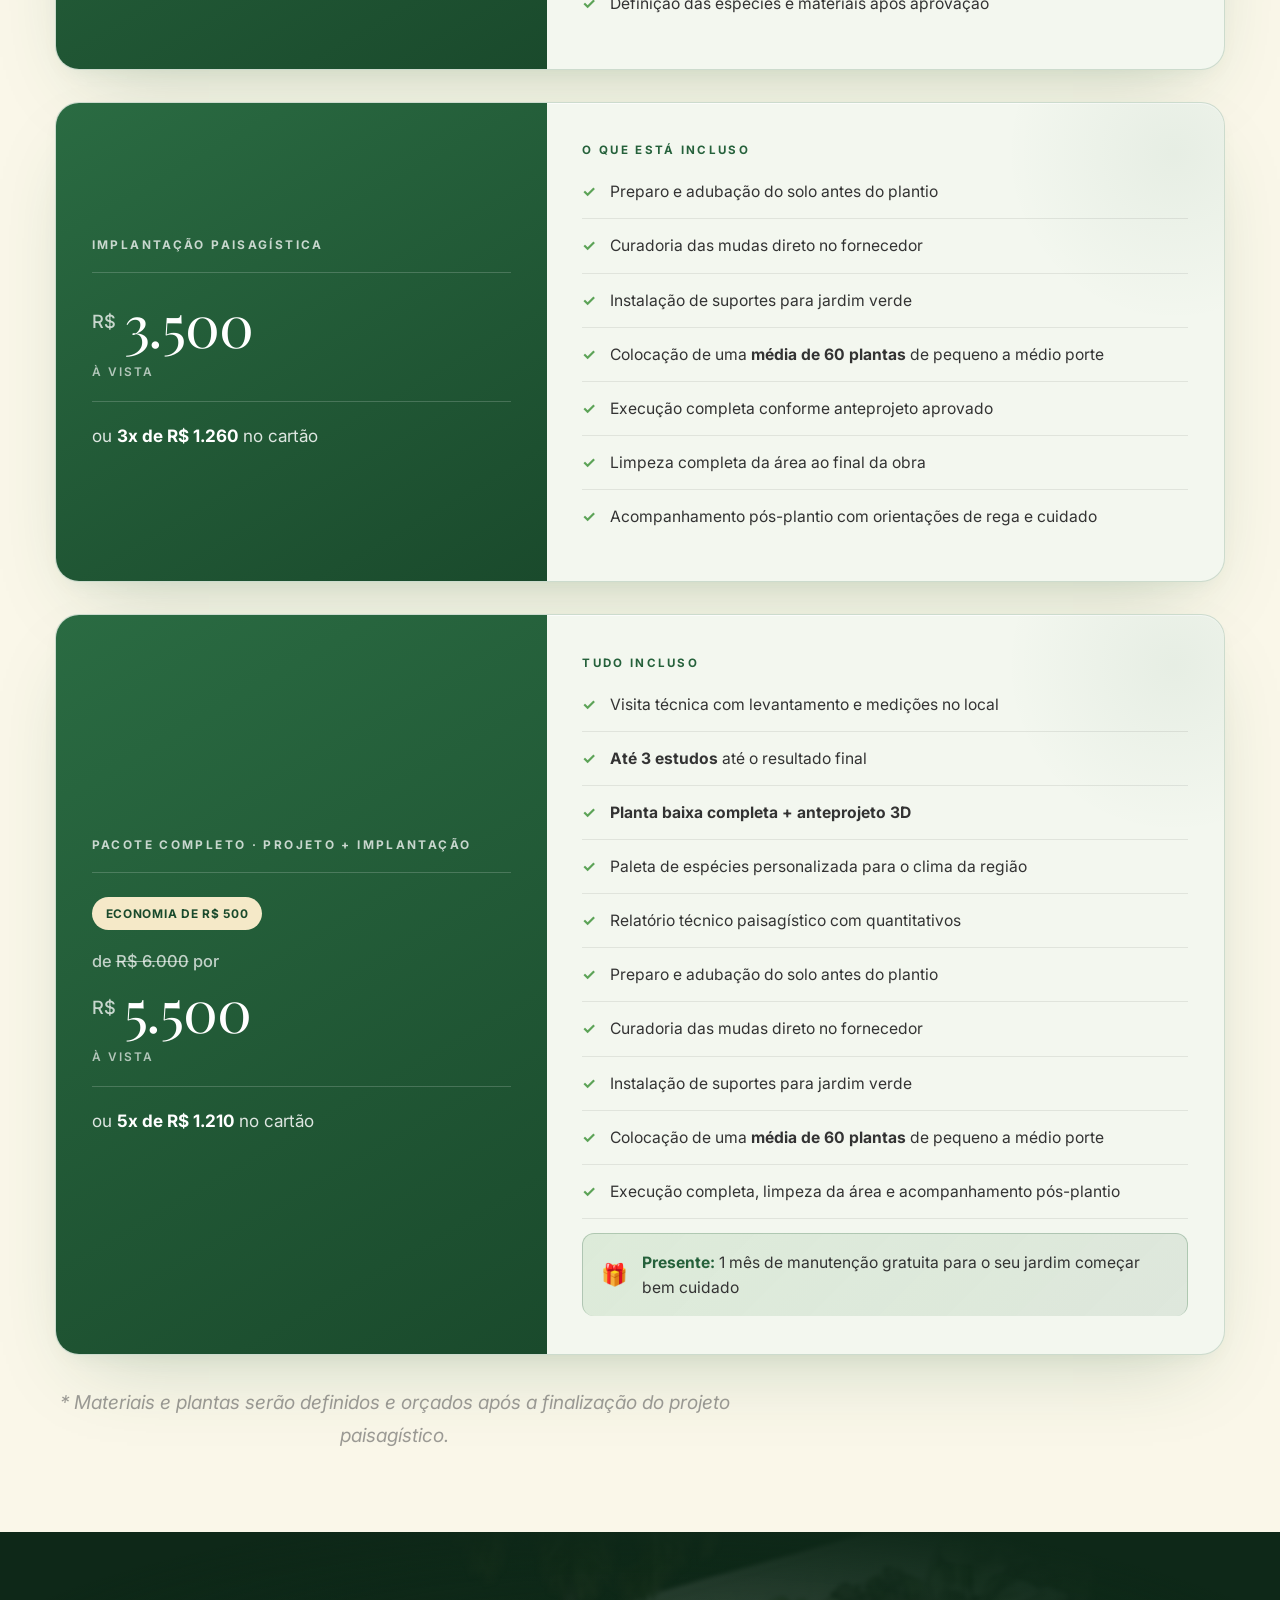
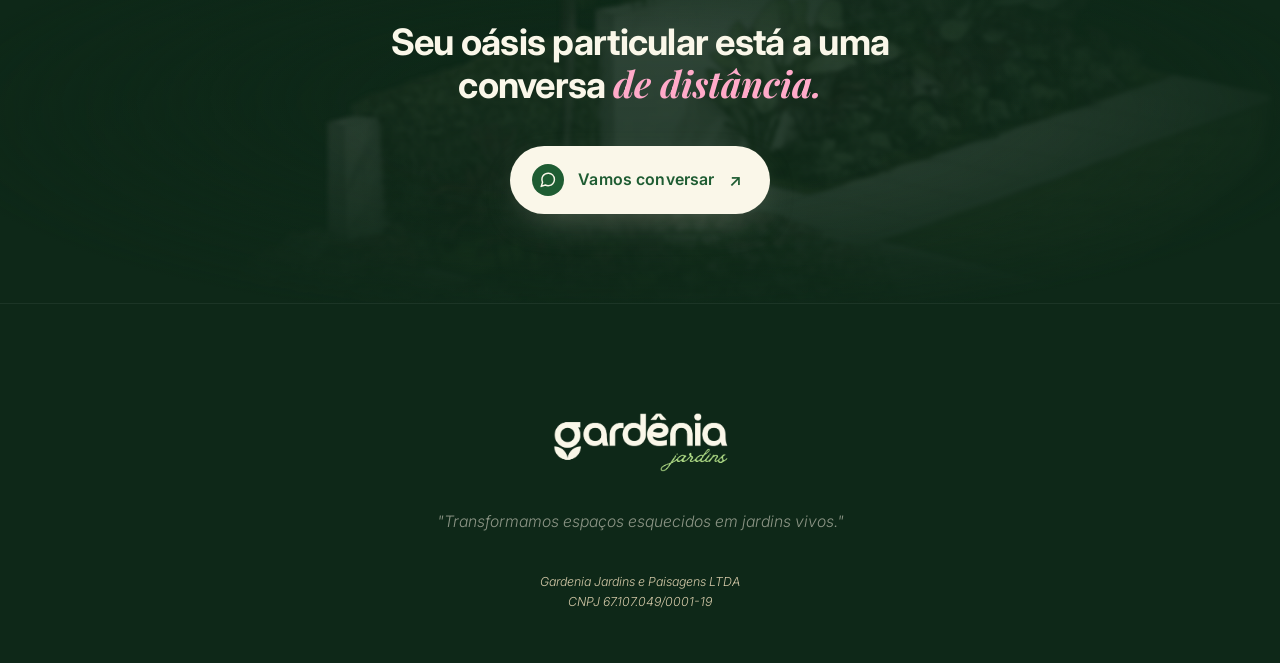
==== commit 63763eb4: "Melhorar cards de entregáveis e reduzir título do fechamento - Subcards: selo numerado ao lado do tí" ====
--- a/bosque-proposta/index.html
+++ b/bosque-proposta/index.html
@@ -248,23 +248,19 @@
       <p class="tl-card-desc">Tudo começa com uma <strong>visita técnica</strong>: medimos o espaço, observamos a luz e escutamos como você quer viver o jardim. A partir daí você acompanha cada etapa, e <strong>nada é plantado</strong> antes de você ver, aprovar e sentir que é exatamente o que imaginou.</p>
       <div class="tl-subcards tl-subcards--4">
         <div class="tl-subcard">
-          <div class="tl-subcard-n">01</div>
-          <div class="tl-subcard-title">Visita técnica</div>
+          <div class="tl-subcard-head"><span class="tl-subcard-n">01</span><div class="tl-subcard-title">Visita técnica</div></div>
           <p class="tl-subcard-text">Medições, análise de insolação e uma conversa sobre como você quer usar o espaço.</p>
         </div>
         <div class="tl-subcard">
-          <div class="tl-subcard-n">02</div>
-          <div class="tl-subcard-title">Planta baixa + anteprojeto 3D</div>
+          <div class="tl-subcard-head"><span class="tl-subcard-n">02</span><div class="tl-subcard-title">Planta baixa + anteprojeto 3D</div></div>
           <p class="tl-subcard-text">O jardim visto de cima e em 3D realista: cada espécie e elemento no lugar, antes de plantar.</p>
         </div>
         <div class="tl-subcard">
-          <div class="tl-subcard-n">03</div>
-          <div class="tl-subcard-title">Até 3 estudos</div>
+          <div class="tl-subcard-head"><span class="tl-subcard-n">03</span><div class="tl-subcard-title">Até 3 estudos</div></div>
           <p class="tl-subcard-text">Ajustes e refinamentos até o projeto refletir exatamente o que você quer.</p>
         </div>
         <div class="tl-subcard">
-          <div class="tl-subcard-n">04</div>
-          <div class="tl-subcard-title">Relatório + apresentação</div>
+          <div class="tl-subcard-head"><span class="tl-subcard-n">04</span><div class="tl-subcard-title">Relatório + apresentação</div></div>
           <p class="tl-subcard-text">Documentação técnica com espécies, quantitativos e diretrizes, apresentada em reunião.</p>
         </div>
       </div>
@@ -287,23 +283,19 @@
       <p class="tl-card-desc">Projeto aprovado, mãos na terra. A equipe executa fielmente o anteprojeto que você aprovou, <strong>do preparo do solo à última muda</strong>. Você recebe o jardim pronto, com a área limpa e todas as orientações de cuidado.</p>
       <div class="tl-subcards tl-subcards--4">
         <div class="tl-subcard">
-          <div class="tl-subcard-n">01</div>
-          <div class="tl-subcard-title">Preparo do solo</div>
+          <div class="tl-subcard-head"><span class="tl-subcard-n">01</span><div class="tl-subcard-title">Preparo do solo</div></div>
           <p class="tl-subcard-text">Terra adubada e canteiros preparados para receber cada espécie da forma certa.</p>
         </div>
         <div class="tl-subcard">
-          <div class="tl-subcard-n">02</div>
-          <div class="tl-subcard-title">Mudas e estruturas</div>
+          <div class="tl-subcard-head"><span class="tl-subcard-n">02</span><div class="tl-subcard-title">Mudas e estruturas</div></div>
           <p class="tl-subcard-text">Curadoria das mudas direto no fornecedor e instalação dos suportes para jardim verde.</p>
         </div>
         <div class="tl-subcard">
-          <div class="tl-subcard-n">03</div>
-          <div class="tl-subcard-title">Plantio e composição</div>
+          <div class="tl-subcard-head"><span class="tl-subcard-n">03</span><div class="tl-subcard-title">Plantio e composição</div></div>
           <p class="tl-subcard-text">Média de 60 plantas de pequeno a médio porte, cada uma no ponto exato do anteprojeto.</p>
         </div>
         <div class="tl-subcard">
-          <div class="tl-subcard-n">04</div>
-          <div class="tl-subcard-title">Entrega e acompanhamento</div>
+          <div class="tl-subcard-head"><span class="tl-subcard-n">04</span><div class="tl-subcard-title">Entrega e acompanhamento</div></div>
           <p class="tl-subcard-text">Área limpa, acabamento final e orientações de rega e cuidado nos primeiros dias.</p>
         </div>
       </div>
@@ -419,7 +411,7 @@
     <img loading="lazy" decoding="async" src="images/Gardenia_Hero.png" alt="">
   </div>
   <div class="closing-inner rv">
-    <h2 class="closing-title">Seu oásis particular<br>está a uma conversa<br><em style="color:#FFAAC9">de distância.</em></h2>
+    <h2 class="closing-title">Seu oásis particular está a uma conversa <em style="color:#FFAAC9">de distância.</em></h2>
     <a class="cta-pill" href="https://wa.me/5519996029455?text=Ol%C3%A1%21%20Vim%20pela%20proposta%20paisag%C3%ADstica%20e%20gostaria%20de%20conversar." target="_blank" rel="noopener">
       <span class="cta-icon" aria-hidden="true">
         <svg viewBox="0 0 24 24" fill="none" stroke="currentColor" stroke-width="2" stroke-linecap="round" stroke-linejoin="round"><path d="M21 11.5a8.38 8.38 0 0 1-.9 3.8 8.5 8.5 0 0 1-7.6 4.7 8.38 8.38 0 0 1-3.8-.9L3 21l1.9-5.7a8.38 8.38 0 0 1-.9-3.8 8.5 8.5 0 0 1 4.7-7.6 8.38 8.38 0 0 1 3.8-.9h.5a8.48 8.48 0 0 1 8 8v.5z"/></svg>
--- a/bosque-proposta/styles.css
+++ b/bosque-proposta/styles.css
@@ -1267,33 +1267,43 @@
 }
 .tl-subcard {
   background:#ffffff;
-  border:1px solid rgba(92,163,87,.18);
-  border-left:3px solid #5CA357;
-  border-radius:12px;
-  padding:clamp(20px, 2vw, 28px) clamp(20px, 2vw, 28px);
-  box-shadow:0 6px 18px -12px rgba(30,92,50,.18);
+  border:1px solid rgba(37,97,59,.14);
+  border-radius:16px;
+  padding:clamp(24px, 2.2vw, 32px) clamp(22px, 2vw, 30px);
+  box-shadow:0 16px 36px -20px rgba(30,92,50,.28);
+  transition:transform .4s cubic-bezier(.22,1,.36,1), box-shadow .4s ease;
+}
+.tl-subcard:hover {
+  transform:translateY(-3px);
+  box-shadow:0 24px 48px -20px rgba(30,92,50,.38);
+}
+.tl-subcard-head {
+  display:flex;
+  align-items:center;
+  gap:14px;
+  margin-bottom:12px;
 }
 .tl-subcard-n {
   font-family:'Inter',sans-serif;
   display:inline-flex;
   align-items:center;
   justify-content:center;
-  width:30px; height:30px;
+  width:36px; height:36px;
   border-radius:50%;
-  background:#25613B;
-  color:#fff;
-  font-size:.72rem;
+  background:linear-gradient(150deg, #2A6B42, #1A4A2C);
+  color:#DFF3D0;
+  font-size:.78rem;
   font-weight:700;
   letter-spacing:.02em;
-  margin-bottom:14px;
+  flex-shrink:0;
+  box-shadow:0 8px 18px -8px rgba(30,92,50,.5);
 }
 .tl-subcard-title {
   font-family:'Inter',sans-serif;
-  font-size:clamp(1.02rem, .2vw + .95rem, 1.18rem);
+  font-size:clamp(1.05rem, .2vw + .98rem, 1.2rem);
   font-weight:700;
   color:#111209;
   line-height:1.3;
-  margin-bottom:10px;
   letter-spacing:-.01em;
 }
 .tl-subcard-text {
@@ -2018,12 +2028,12 @@
 }
 .closing-title {
   font-family:'Inter',sans-serif;
-  font-size:clamp(2.2rem, 3vw + .6rem, 3.4rem);
+  font-size:clamp(1.9rem, 2.2vw + .5rem, 2.8rem);
   font-weight:700;
-  line-height:1.04;
-  letter-spacing:-.026em;
+  line-height:1.15;
+  letter-spacing:-.02em;
   color:var(--f);
-  max-width:16ch;
+  max-width:24ch;
 }
 .closing-sub {
   font-family:'Inter',sans-serif;
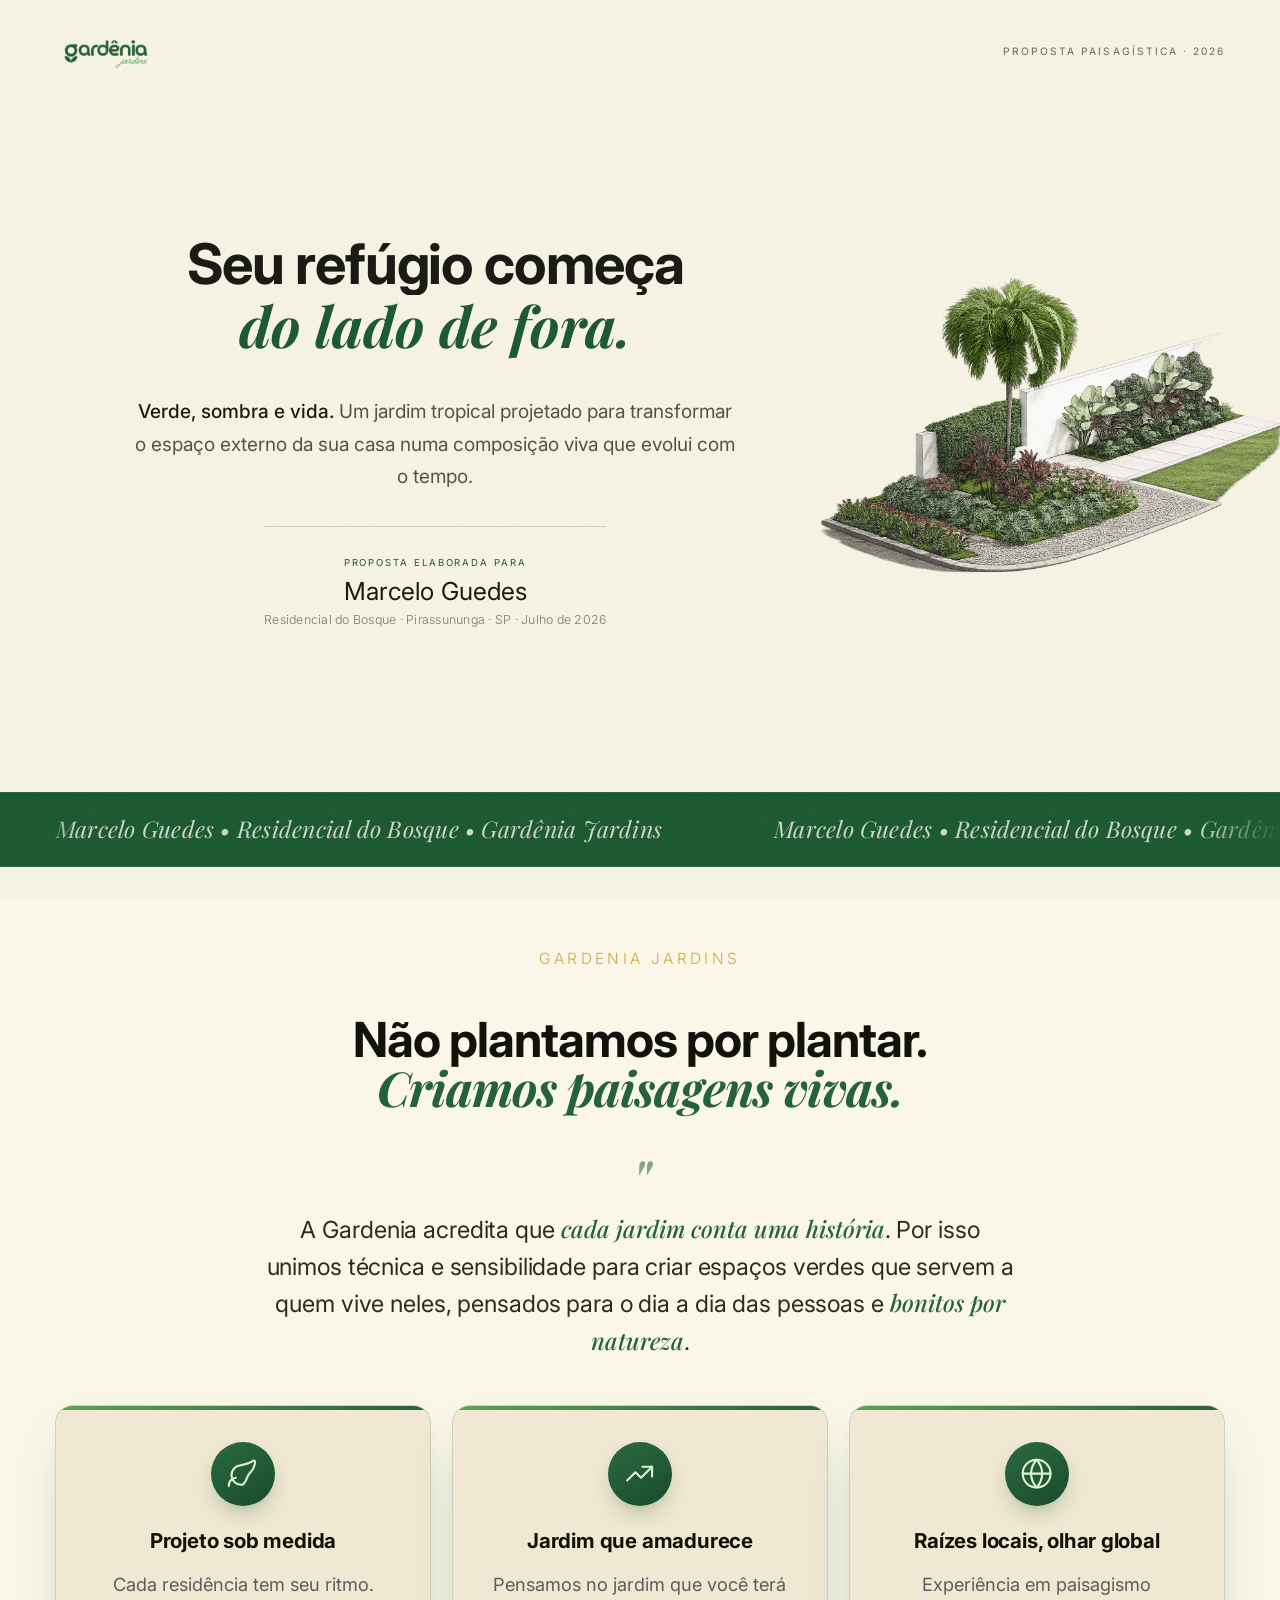
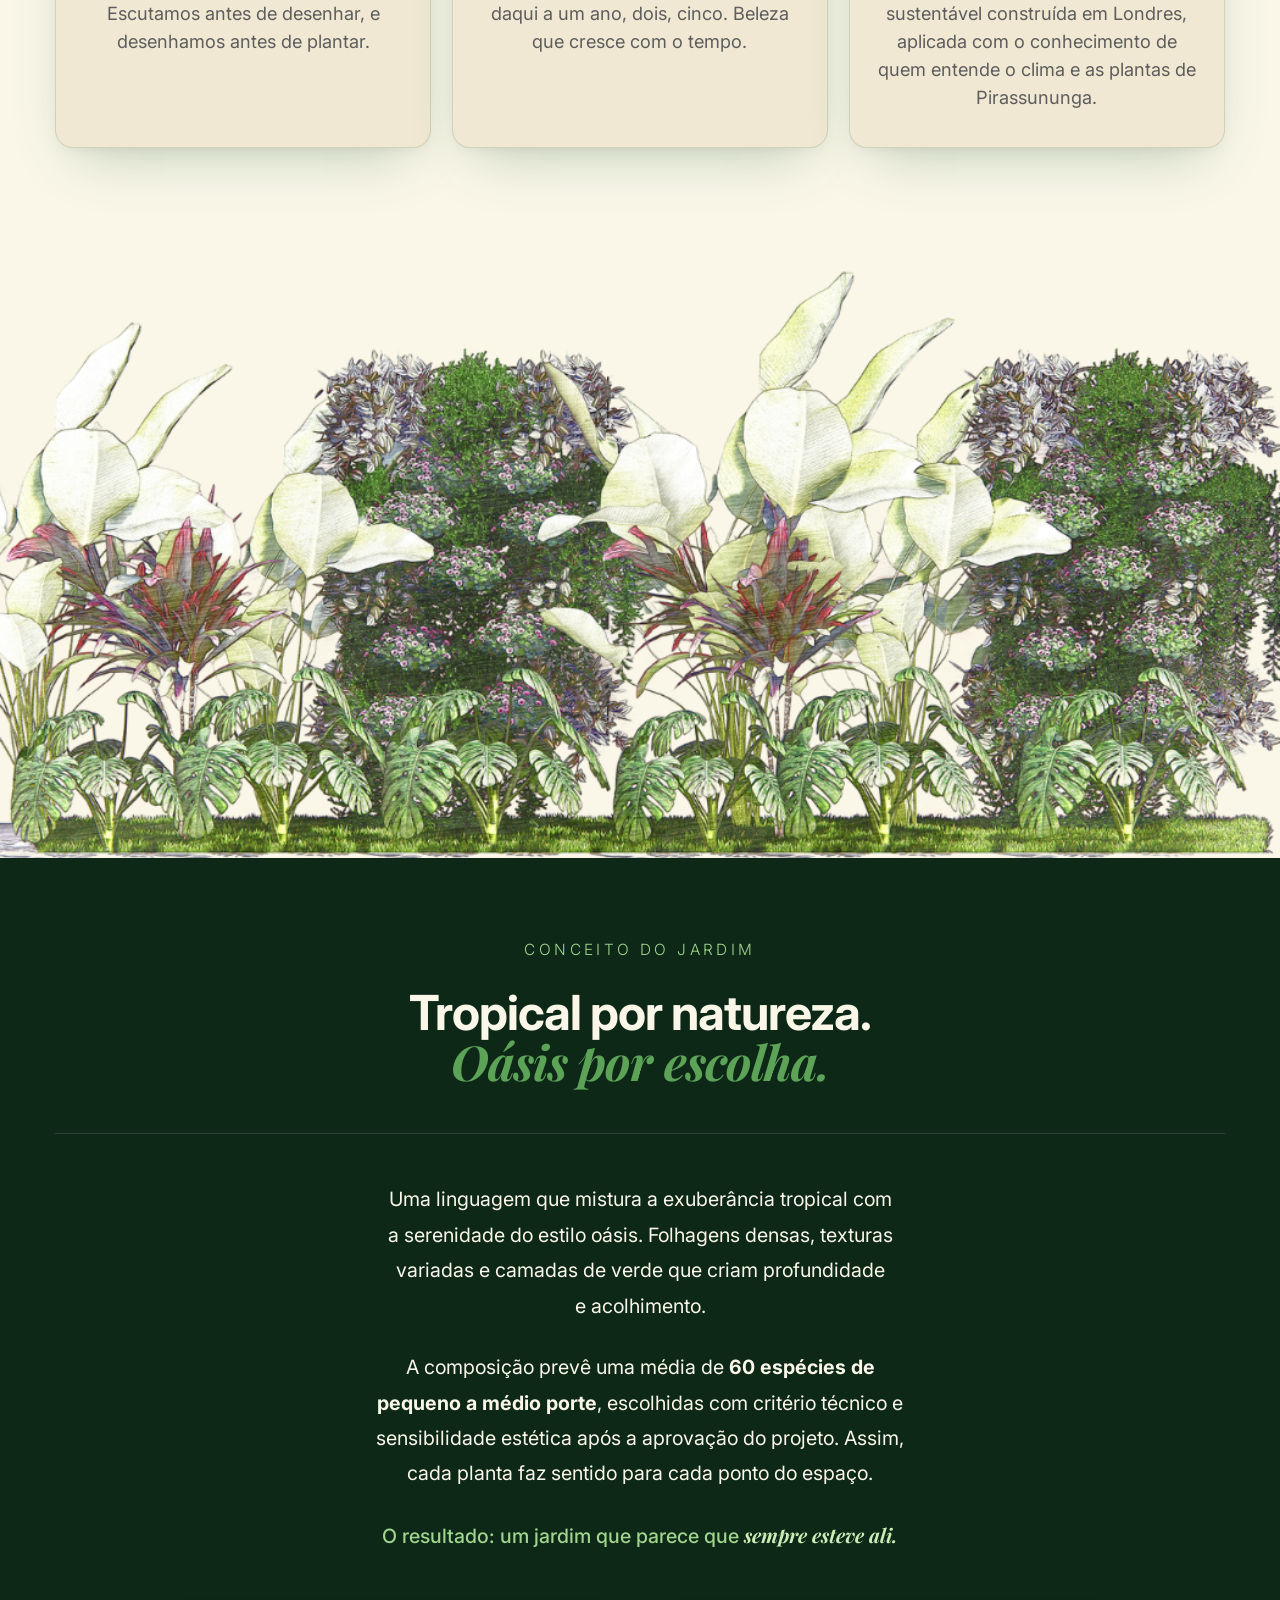
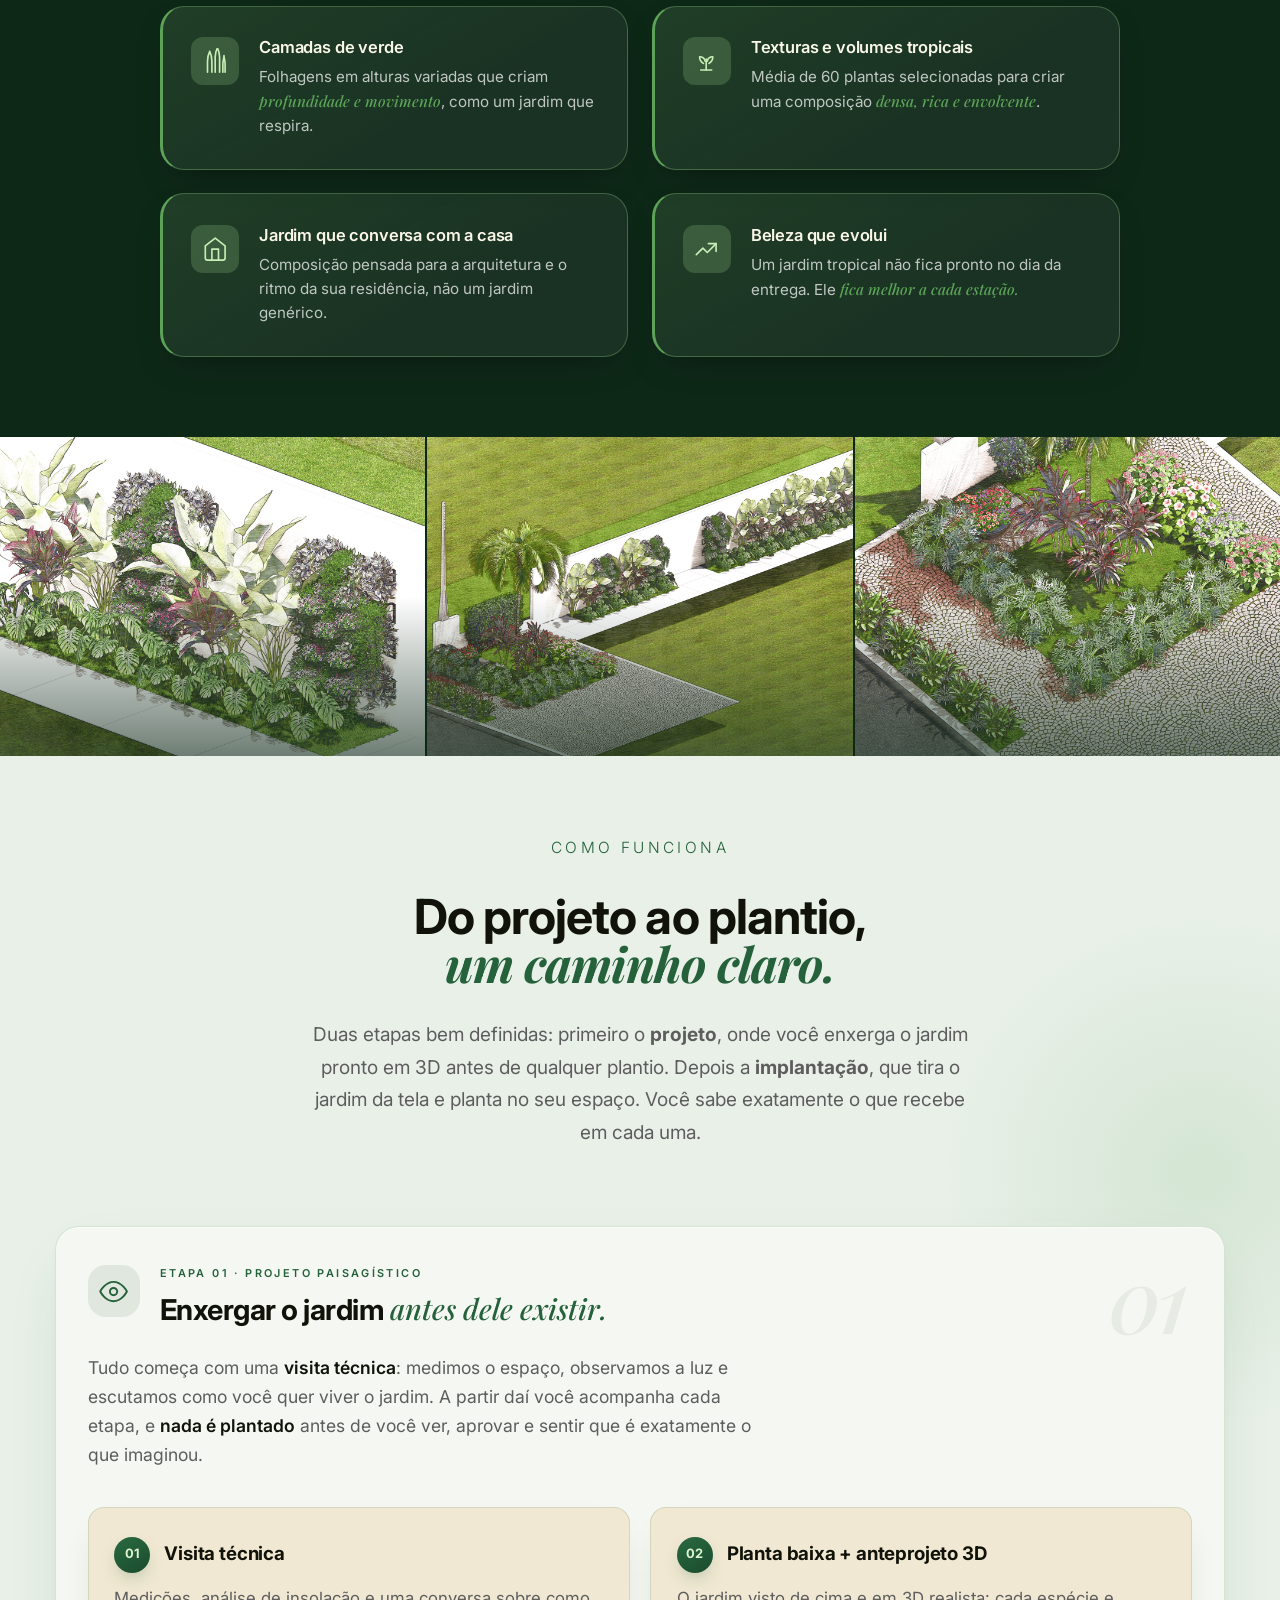
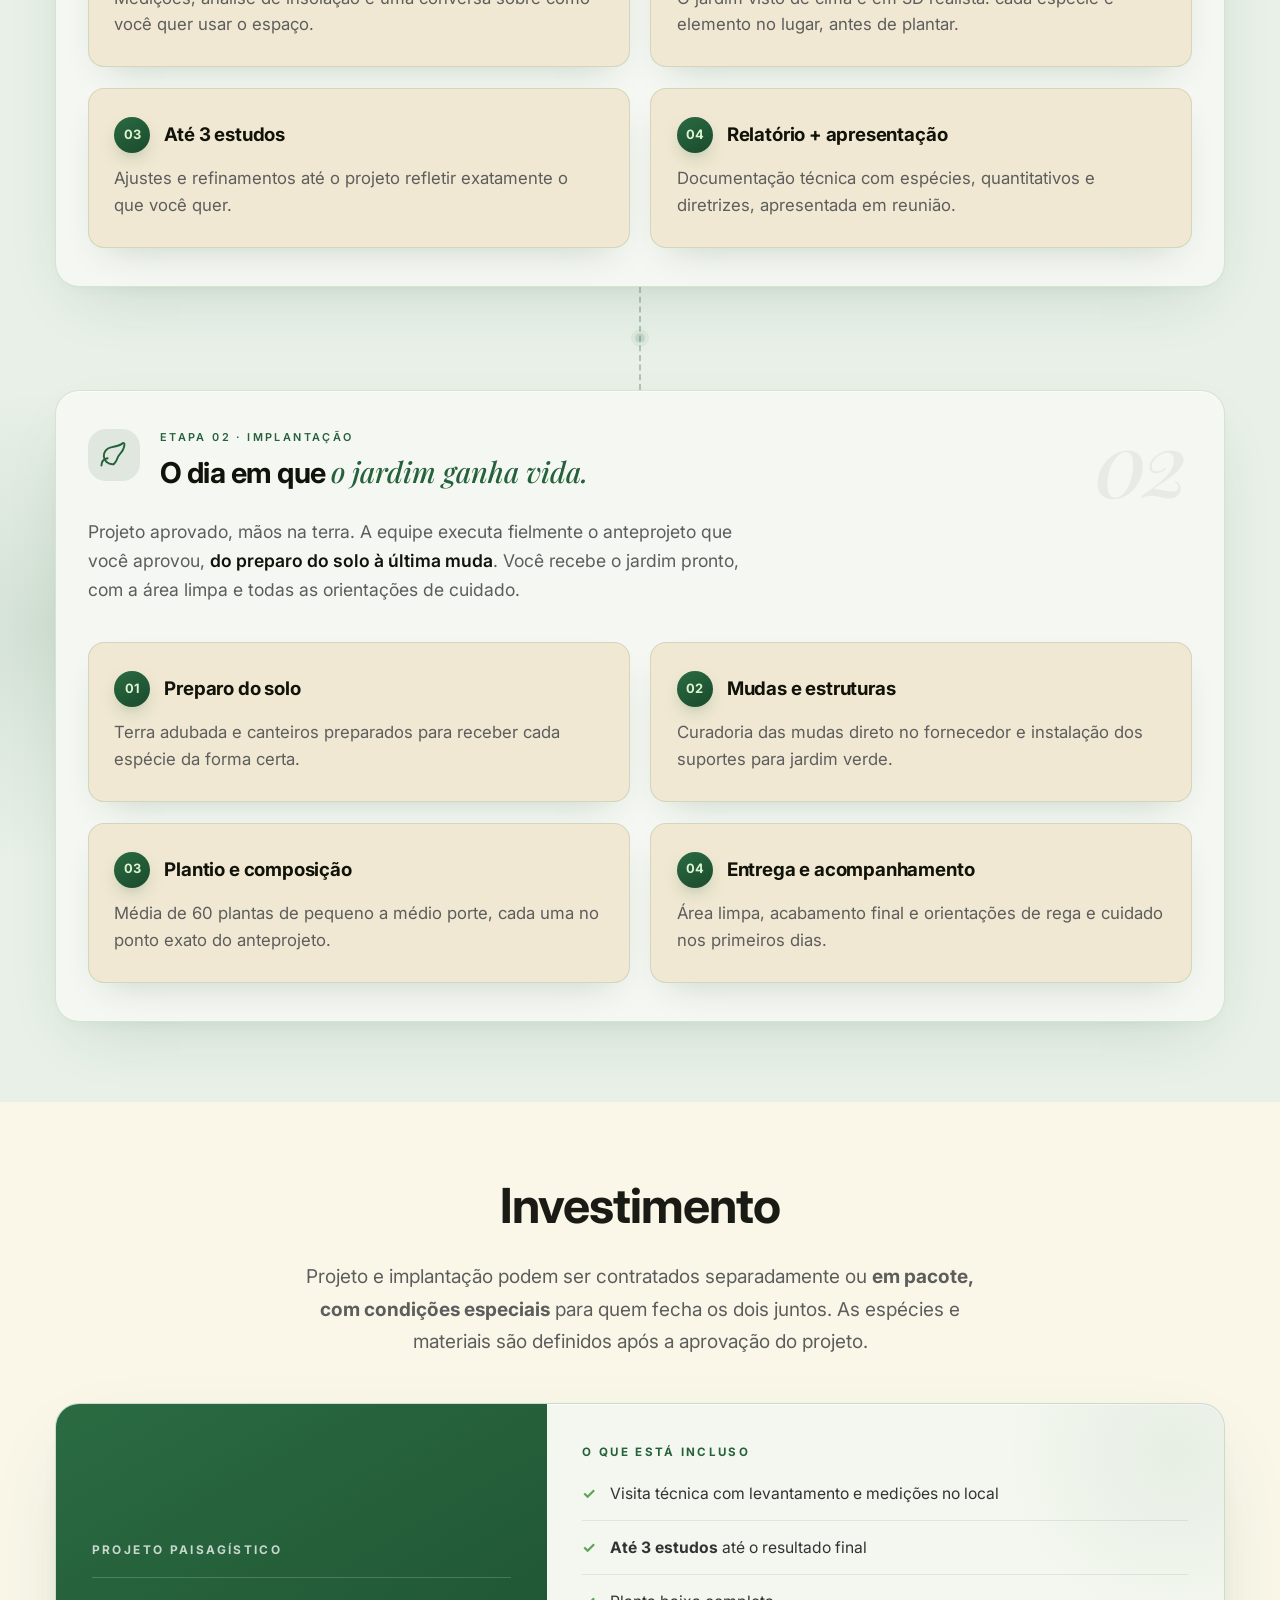
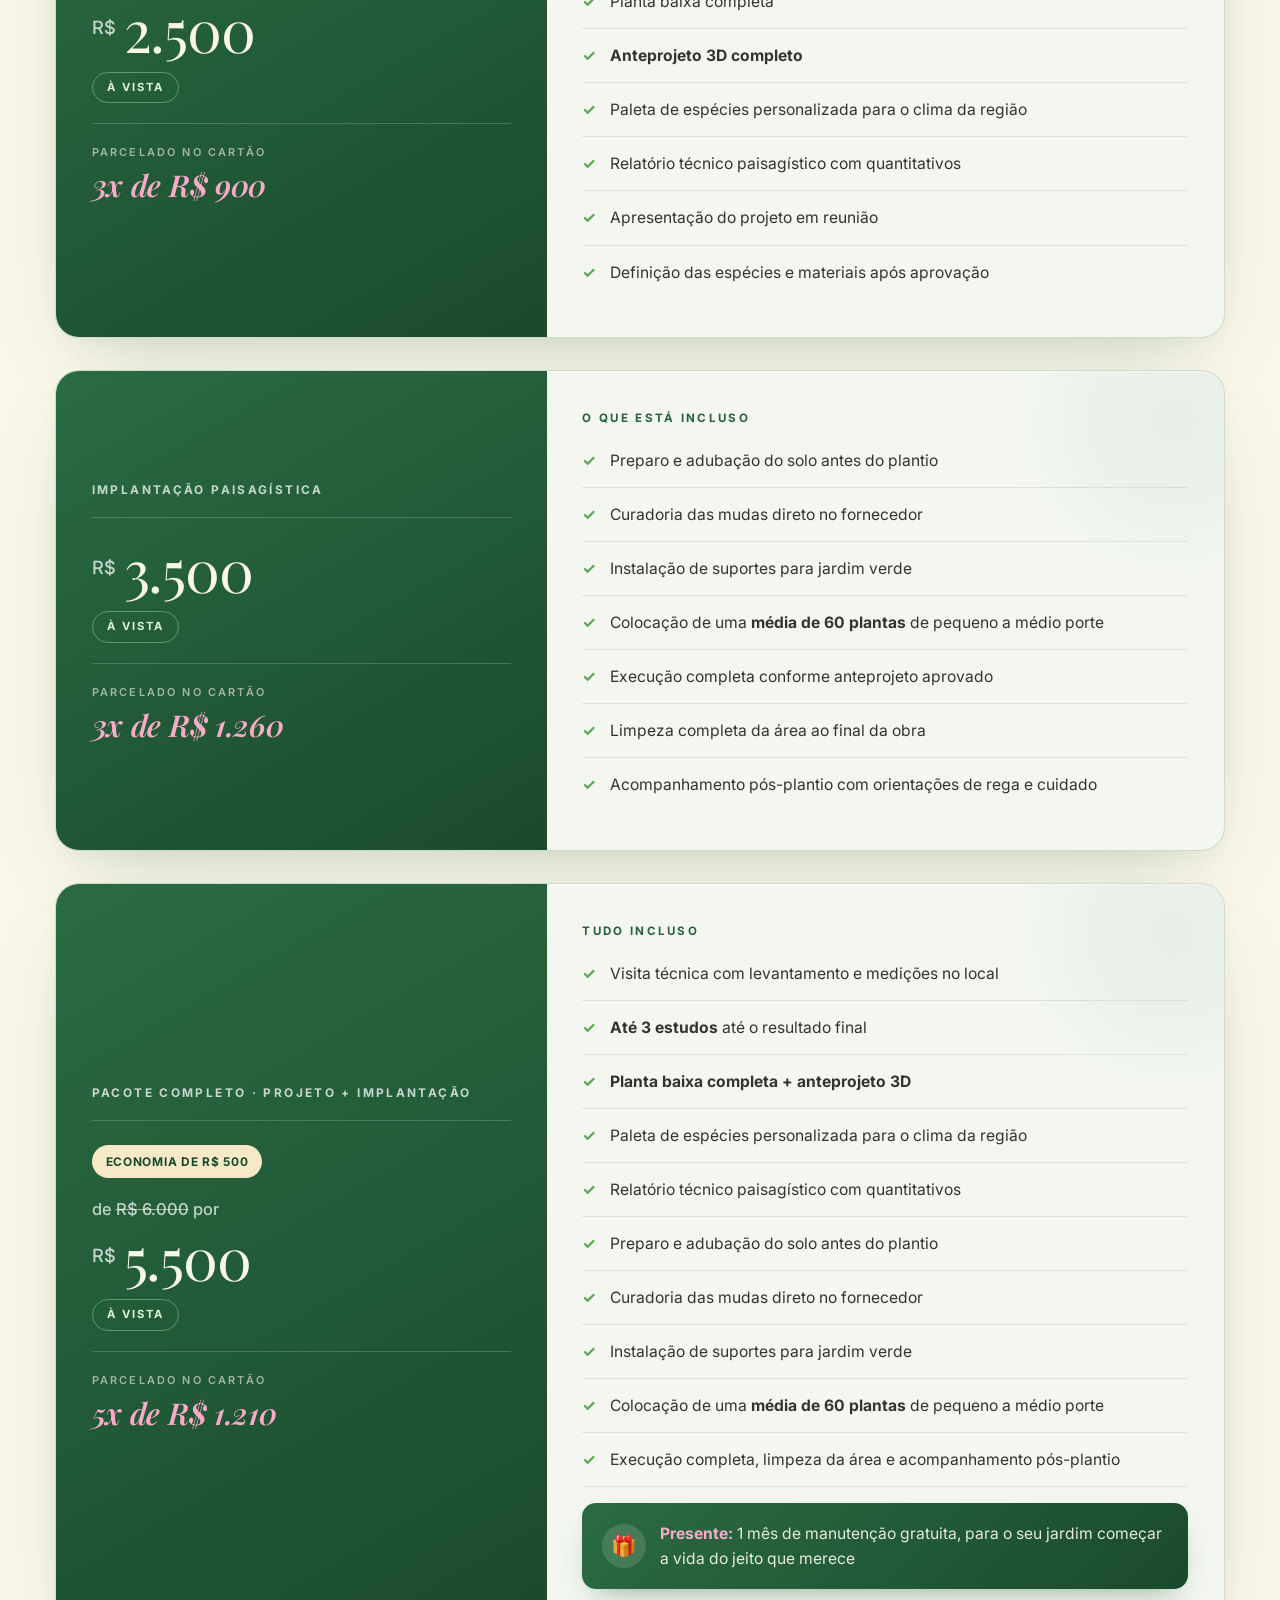
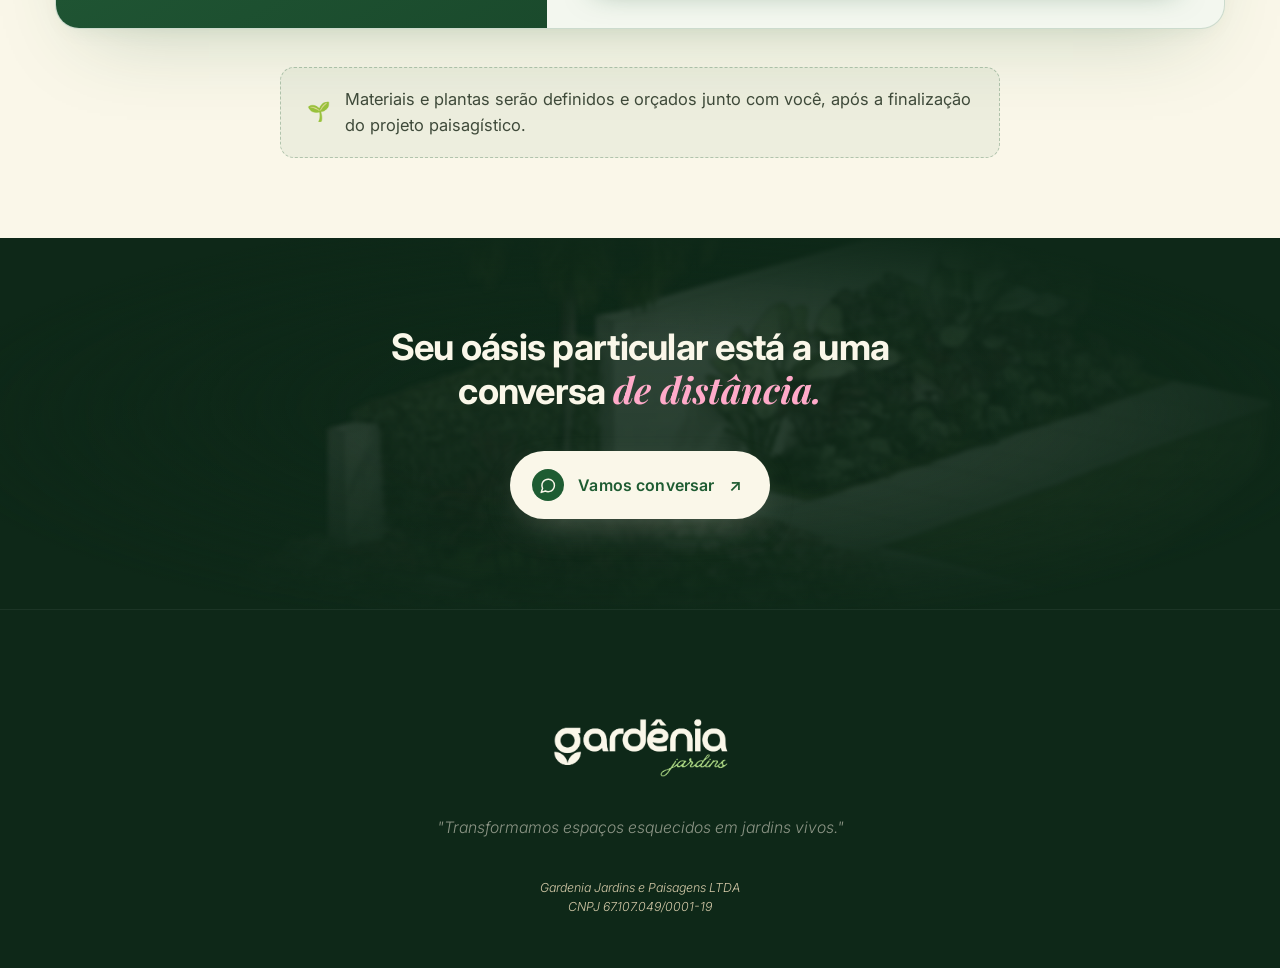
==== commit 72916680: "Refinamento geral: preço com acento rosa, presente destacado, nota integrada - Preço: "à vista" em e" ====
--- a/bosque-proposta/index.html
+++ b/bosque-proposta/index.html
@@ -322,7 +322,7 @@
             <div class="pricebox-total"><span class="pb-cur">R$</span><span class="pb-big">2.500</span></div>
             <div class="pricebox-meta">à vista</div>
             <div class="pricebox-div"></div>
-            <div class="pricebox-parc">ou <strong>3x de R$ 900</strong> no cartão</div>
+            <div class="pricebox-parc"><span class="parc-label">Parcelado no cartão</span><span class="parc-value">3x de R$ 900</span></div>
           </div>
         </div>
         <div class="invest-scope">
@@ -350,7 +350,7 @@
             <div class="pricebox-total"><span class="pb-cur">R$</span><span class="pb-big">3.500</span></div>
             <div class="pricebox-meta">à vista</div>
             <div class="pricebox-div"></div>
-            <div class="pricebox-parc">ou <strong>3x de R$ 1.260</strong> no cartão</div>
+            <div class="pricebox-parc"><span class="parc-label">Parcelado no cartão</span><span class="parc-value">3x de R$ 1.260</span></div>
           </div>
         </div>
         <div class="invest-scope">
@@ -379,7 +379,7 @@
             <div class="pricebox-total"><span class="pb-cur">R$</span><span class="pb-big">5.500</span></div>
             <div class="pricebox-meta">à vista</div>
             <div class="pricebox-div"></div>
-            <div class="pricebox-parc">ou <strong>5x de R$ 1.210</strong> no cartão</div>
+            <div class="pricebox-parc"><span class="parc-label">Parcelado no cartão</span><span class="parc-value">5x de R$ 1.210</span></div>
           </div>
         </div>
         <div class="invest-scope">
@@ -395,13 +395,16 @@
             <li><span class="inv-ck">✓</span><span>Instalação de suportes para jardim verde</span></li>
             <li><span class="inv-ck">✓</span><span>Colocação de uma <strong>média de 60 plantas</strong> de pequeno a médio porte</span></li>
             <li><span class="inv-ck">✓</span><span>Execução completa, limpeza da área e acompanhamento pós-plantio</span></li>
-            <li class="inv-gift"><span class="gift-ico" aria-hidden="true">🎁</span><span><strong>Presente:</strong> 1 mês de manutenção gratuita para o seu jardim começar bem cuidado</span></li>
+            <li class="inv-gift"><span class="gift-ico" aria-hidden="true">🎁</span><span><strong>Presente:</strong> 1 mês de manutenção gratuita, para o seu jardim começar a vida do jeito que merece</span></li>
           </ul>
         </div>
       </div>
     </div>
 
-    <p class="invest-head-sub" style="margin-top:32px;text-align:center;font-style:italic;opacity:.6">* Materiais e plantas serão definidos e orçados após a finalização do projeto paisagístico.</p>
+    <div class="invest-note rv">
+      <span class="invest-note-ico" aria-hidden="true">🌱</span>
+      <p>Materiais e plantas serão definidos e orçados junto com você, após a finalização do projeto paisagístico.</p>
+    </div>
   </div>
 </section>
 
--- a/bosque-proposta/styles.css
+++ b/bosque-proposta/styles.css
@@ -258,7 +258,7 @@
 
 .hero-h1 {
   font-family:'Inter',sans-serif;
-  font-size:clamp(2.2rem, 3vw + .6rem, 3.4rem);
+  font-size:clamp(2.4rem, 3.6vw + .6rem, 4.2rem);
   font-weight:700; line-height:1.02;
   letter-spacing:-.02em;
   word-spacing:normal;
@@ -450,7 +450,7 @@
   font-weight:400;
   transition:color .35s ease;
 }
-.mq-item:hover { color:#ffffff; }
+.mq-item:hover { color:var(--f); }
 .mq-item:hover b { color:var(--a); transform:scale(1.06); }
 @keyframes mq {
   from { transform:translateX(0); }
@@ -749,7 +749,7 @@
 }
 .studio-card {
   position:relative;
-  background:#ffffff;
+  background:var(--paper);
   border:1px solid rgba(37,97,59,.16);
   border-radius:18px;
   padding:clamp(32px, 2.8vw, 44px) clamp(24px, 2vw, 32px);
@@ -857,8 +857,7 @@
   display:grid;
   grid-template-columns:1fr 1fr 1fr;
   gap:2px;
-  max-width:1440px;
-  margin:0 auto;
+  width:100%;
 }
 .gi {
   position:relative;
@@ -928,7 +927,7 @@
   display:inline;
   font-family:'Inter',sans-serif;
   font-weight:700;
-  color:#ffffff;
+  color:var(--f);
 }
 .concept-title .concept-em {
   font-weight:700;
@@ -947,9 +946,14 @@
 
 .concept-grid {
   display:grid;
-  grid-template-columns:55% 45%;
-  gap:80px;
+  grid-template-columns:1fr;
+  gap:clamp(40px, 4vw, 64px);
   align-items:start;
+}
+.concept-text {
+  max-width:920px;
+  margin-inline:auto;
+  text-align:center;
 }
 
 /* COLUNA ESQUERDA — texto */
@@ -987,22 +991,23 @@
 
 /* COLUNA DIREITA — 5 cards stacked vertical */
 .concept-cards {
-  display:flex;
-  flex-direction:column;
-  gap:12px;
-  max-width:380px;
-  margin-inline:initial;
+  display:grid;
+  grid-template-columns:1fr 1fr;
+  gap:clamp(18px, 1.8vw, 26px);
+  max-width:960px;
+  margin-inline:auto;
+  width:100%;
 }
 .concept-card {
   display:flex;
   flex-direction:row;
   align-items:flex-start;
-  gap:18px;
-  padding:24px 26px;
+  gap:20px;
+  padding:clamp(28px, 2.4vw, 38px) clamp(26px, 2.2vw, 36px);
   background:linear-gradient(150deg, rgba(159,213,140,.13) 0%, rgba(255,255,255,.05) 60%);
   border:1px solid rgba(159,213,140,.30);
   border-left:3px solid #5CA357;
-  border-radius:16px;
+  border-radius:24px;
   text-align:left;
   overflow:hidden;
   box-shadow:0 14px 34px -18px rgba(0,0,0,.5);
@@ -1028,7 +1033,7 @@
   font-family:'Inter',sans-serif;
   font-size:1rem;
   font-weight:600;
-  color:#ffffff;
+  color:var(--f);
   line-height:1.3;
   margin-bottom:6px;
   text-transform:none;
@@ -1194,7 +1199,7 @@
 .tl-card-title {
   font-family:'Inter',sans-serif;
   font-size:clamp(1.6rem, 1.6vw + .5rem, 2.2rem);
-  font-weight:300;
+  font-weight:700;
   line-height:1.05;
   letter-spacing:-.018em;
   color:#111209;
@@ -1266,7 +1271,7 @@
   position:relative; z-index:1;
 }
 .tl-subcard {
-  background:#ffffff;
+  background:var(--paper);
   border:1px solid rgba(37,97,59,.14);
   border-radius:16px;
   padding:clamp(24px, 2.2vw, 32px) clamp(22px, 2vw, 30px);
@@ -1552,6 +1557,29 @@
   margin-bottom:clamp(32px, 3vw, 48px);
 }
 
+/* NOTA — materiais e plantas */
+.invest-note {
+  display:flex;
+  align-items:center;
+  justify-content:center;
+  gap:14px;
+  max-width:720px;
+  margin:clamp(32px, 3vw, 48px) auto 0;
+  padding:18px 26px;
+  background:rgba(37,97,59,.06);
+  border:1px dashed rgba(37,97,59,.30);
+  border-radius:14px;
+}
+.invest-note-ico { font-size:1.15rem; line-height:1; flex-shrink:0; }
+.invest-note p {
+  font-family:'Inter',sans-serif;
+  font-size:clamp(.92rem, .15vw + .88rem, 1rem);
+  color:#3f4a3a;
+  line-height:1.6;
+  text-align:left;
+  margin:0;
+}
+
 /* PRICEBOX — valor completo dentro do card verde */
 .pricebox {
   background:transparent;
@@ -1605,19 +1633,23 @@
   font-family:'Playfair Display',serif;
   font-size:clamp(3.2rem, 3vw + 1.2rem, 4.8rem);
   font-weight:400;
-  color:#ffffff;
+  color:var(--f);
   line-height:.95;
   letter-spacing:-.02em;
   font-feature-settings:"lnum tnum";
 }
 .pricebox-meta {
-  font-family:'Inter',sans-serif;
-  font-size:.72rem;
+  display:inline-block;
+  font-family:'Inter',sans-serif;
+  font-size:.68rem;
   text-transform:uppercase;
   letter-spacing:.18em;
-  color:rgba(255,255,255,.65);
-  font-weight:600;
-  margin-top:10px;
+  color:#DFF3D0;
+  font-weight:700;
+  margin-top:14px;
+  padding:6px 14px;
+  border:1px solid rgba(223,243,208,.35);
+  border-radius:999px;
 }
 .pricebox-div {
   height:1px;
@@ -1625,25 +1657,52 @@
   margin:20px 0;
 }
 .pricebox-parc {
-  font-family:'Inter',sans-serif;
-  font-size:clamp(.98rem, .15vw + .92rem, 1.1rem);
-  color:rgba(255,255,255,.85);
-  font-weight:400;
-}
-.pricebox-parc strong { color:#fff; font-weight:700; }
-
-/* PRESENTE — item destacado na lista */
+  display:flex;
+  flex-direction:column;
+  gap:6px;
+}
+.parc-label {
+  font-family:'Inter',sans-serif;
+  font-size:.66rem;
+  text-transform:uppercase;
+  letter-spacing:.2em;
+  color:rgba(250,247,233,.6);
+  font-weight:600;
+}
+.parc-value {
+  font-family:'Playfair Display',serif;
+  font-style:italic;
+  font-size:clamp(1.5rem, .8vw + 1.2rem, 1.9rem);
+  font-weight:600;
+  color:#FFAAC9;
+  line-height:1.1;
+  letter-spacing:-.01em;
+}
+
+/* PRESENTE — banner de destaque */
 .invest-list li.inv-gift {
-  background:linear-gradient(135deg, rgba(92,163,87,.14), rgba(37,97,59,.10));
-  border:1px solid rgba(37,97,59,.25);
-  border-bottom:1px solid rgba(37,97,59,.25);
-  border-radius:12px;
-  padding:16px 18px;
-  margin-top:14px;
+  background:linear-gradient(135deg, #2A6B42 0%, #1A4A2C 100%);
+  border:none;
+  border-bottom:none;
+  border-radius:14px;
+  padding:18px 20px;
+  margin-top:16px;
   align-items:center;
-}
-.inv-gift .gift-ico { font-size:1.3rem; line-height:1; flex-shrink:0; }
-.inv-gift strong { color:#25613B; }
+  color:rgba(250,247,233,.92);
+  box-shadow:0 14px 30px -14px rgba(30,92,50,.5);
+}
+.inv-gift .gift-ico {
+  font-size:1.25rem;
+  line-height:1;
+  flex-shrink:0;
+  width:44px; height:44px;
+  display:inline-flex;
+  align-items:center;
+  justify-content:center;
+  background:rgba(250,247,233,.14);
+  border-radius:50%;
+}
+.inv-gift strong { color:#FFAAC9; }
 
 /* PRECO ANTIGO (de/por) */
 .invest-old {
@@ -2122,7 +2181,7 @@
   font-size:clamp(.92rem, .2vw + .8rem, 1.1rem);
   color:rgba(244,239,224,.55);
   line-height:1.6;
-  max-width:42ch;
+  max-width:none;
   font-weight:300;
 }
 /* ═══════════════════════════════════════════════════════════
@@ -2533,7 +2592,25 @@
     text-align:center !important;
     text-wrap:auto !important;
     max-width:none !important;
-    hyphens:auto;
-    -webkit-hyphens:auto;
+    hyphens:none;
+    -webkit-hyphens:none;
   }
 }
+
+
+/* === DESKTOP: títulos quebram na troca de cor + texto do conceito centralizado === */
+@media (min-width: 901px) {
+  .studio-title span,
+  .concept-title span,
+  .tl-title span,
+  .invest-head-title span { display:block; }
+  .concept-text { text-align:center; }
+  .concept-text .concept-p { text-align:center; }
+}
+
+
+/* Etapas: conteúdo dos cards sempre alinhado à esquerda */
+.tl-subcard,
+.tl-subcard-title,
+.tl-subcard-text,
+.tl-card-desc { text-align:left !important; }
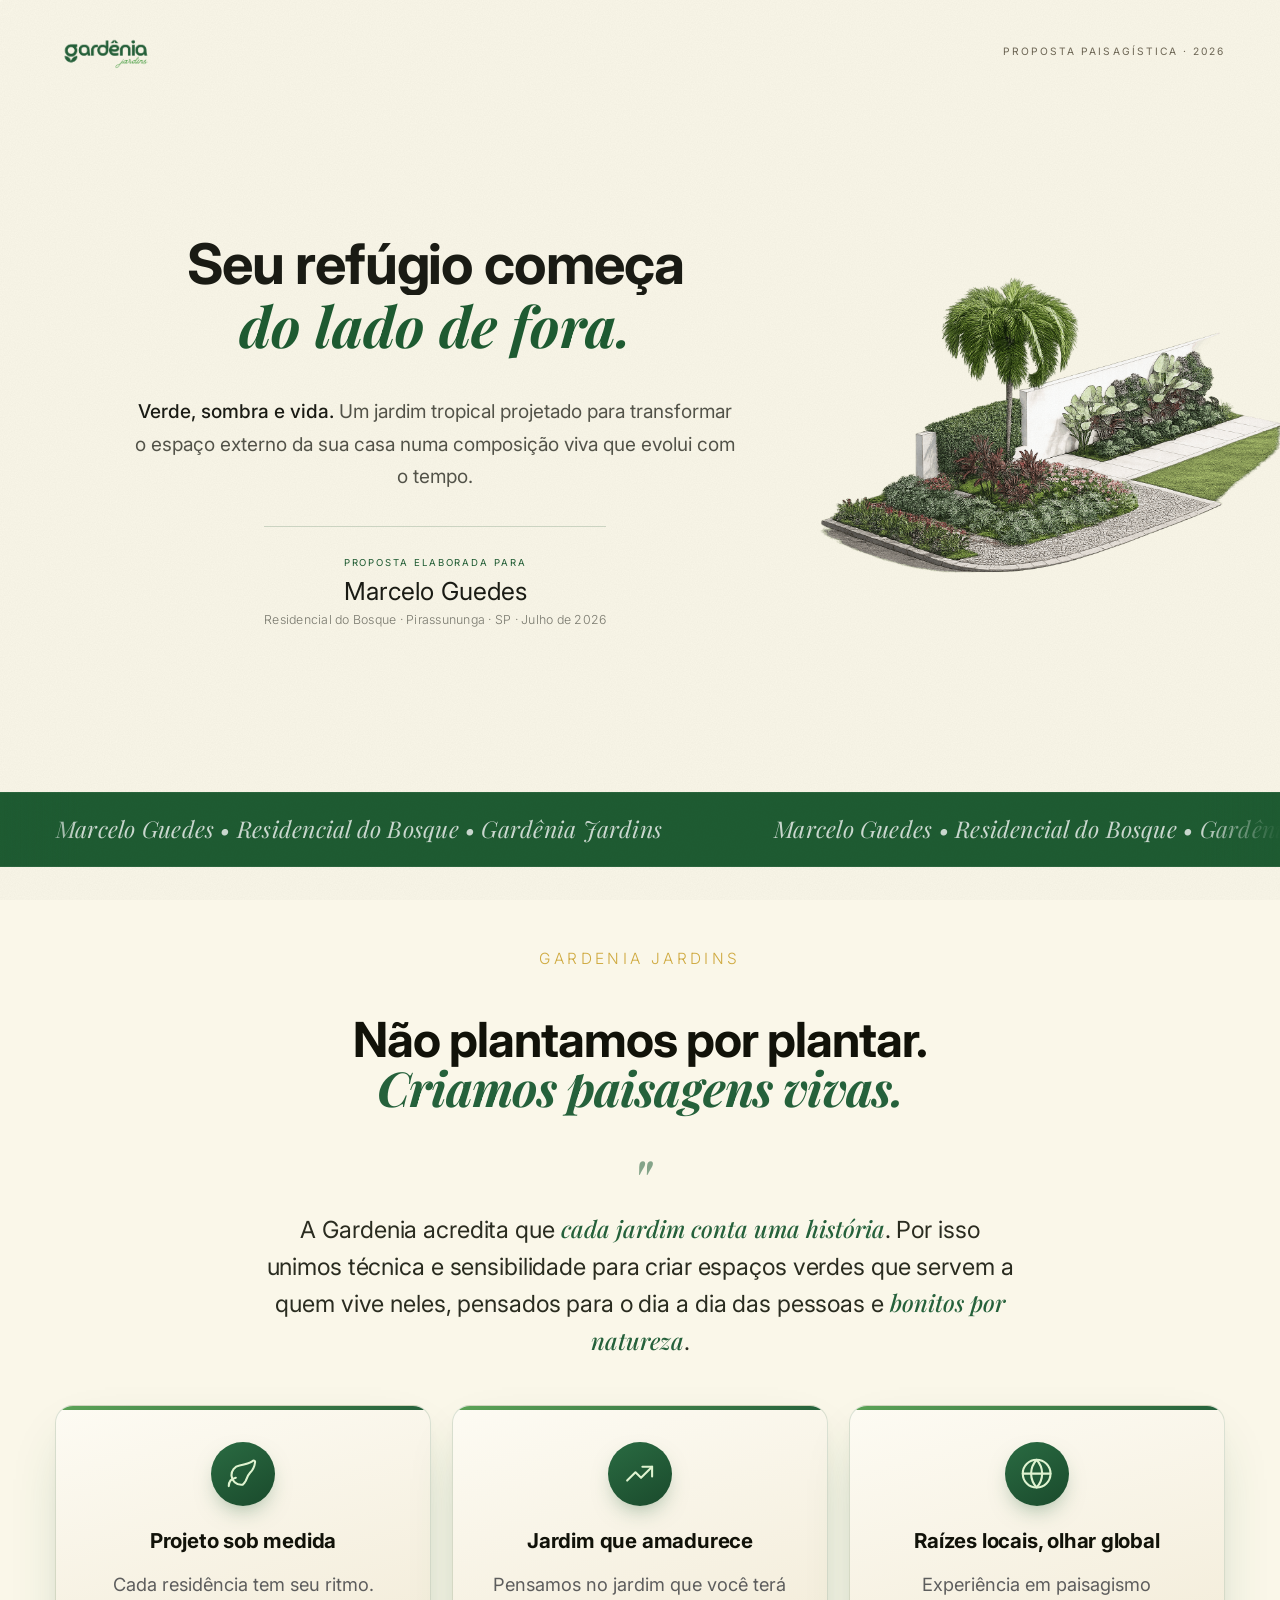
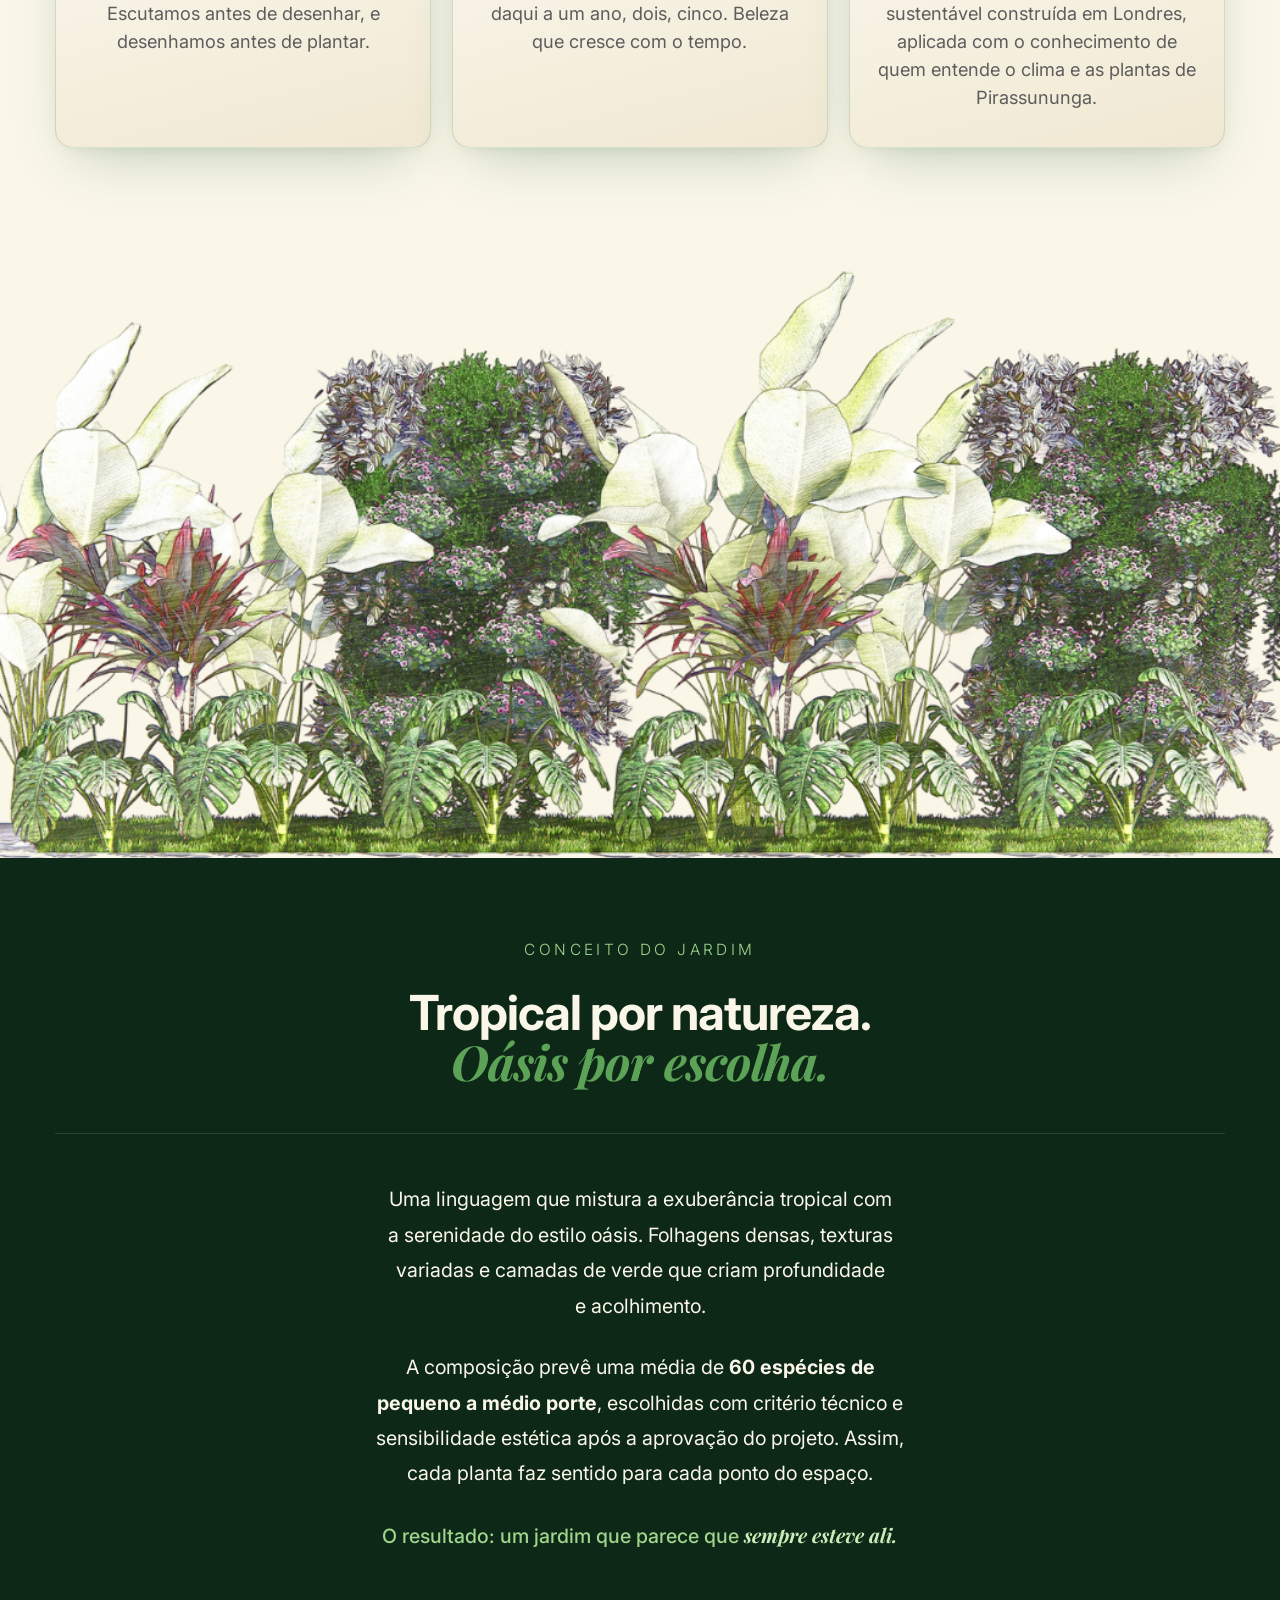
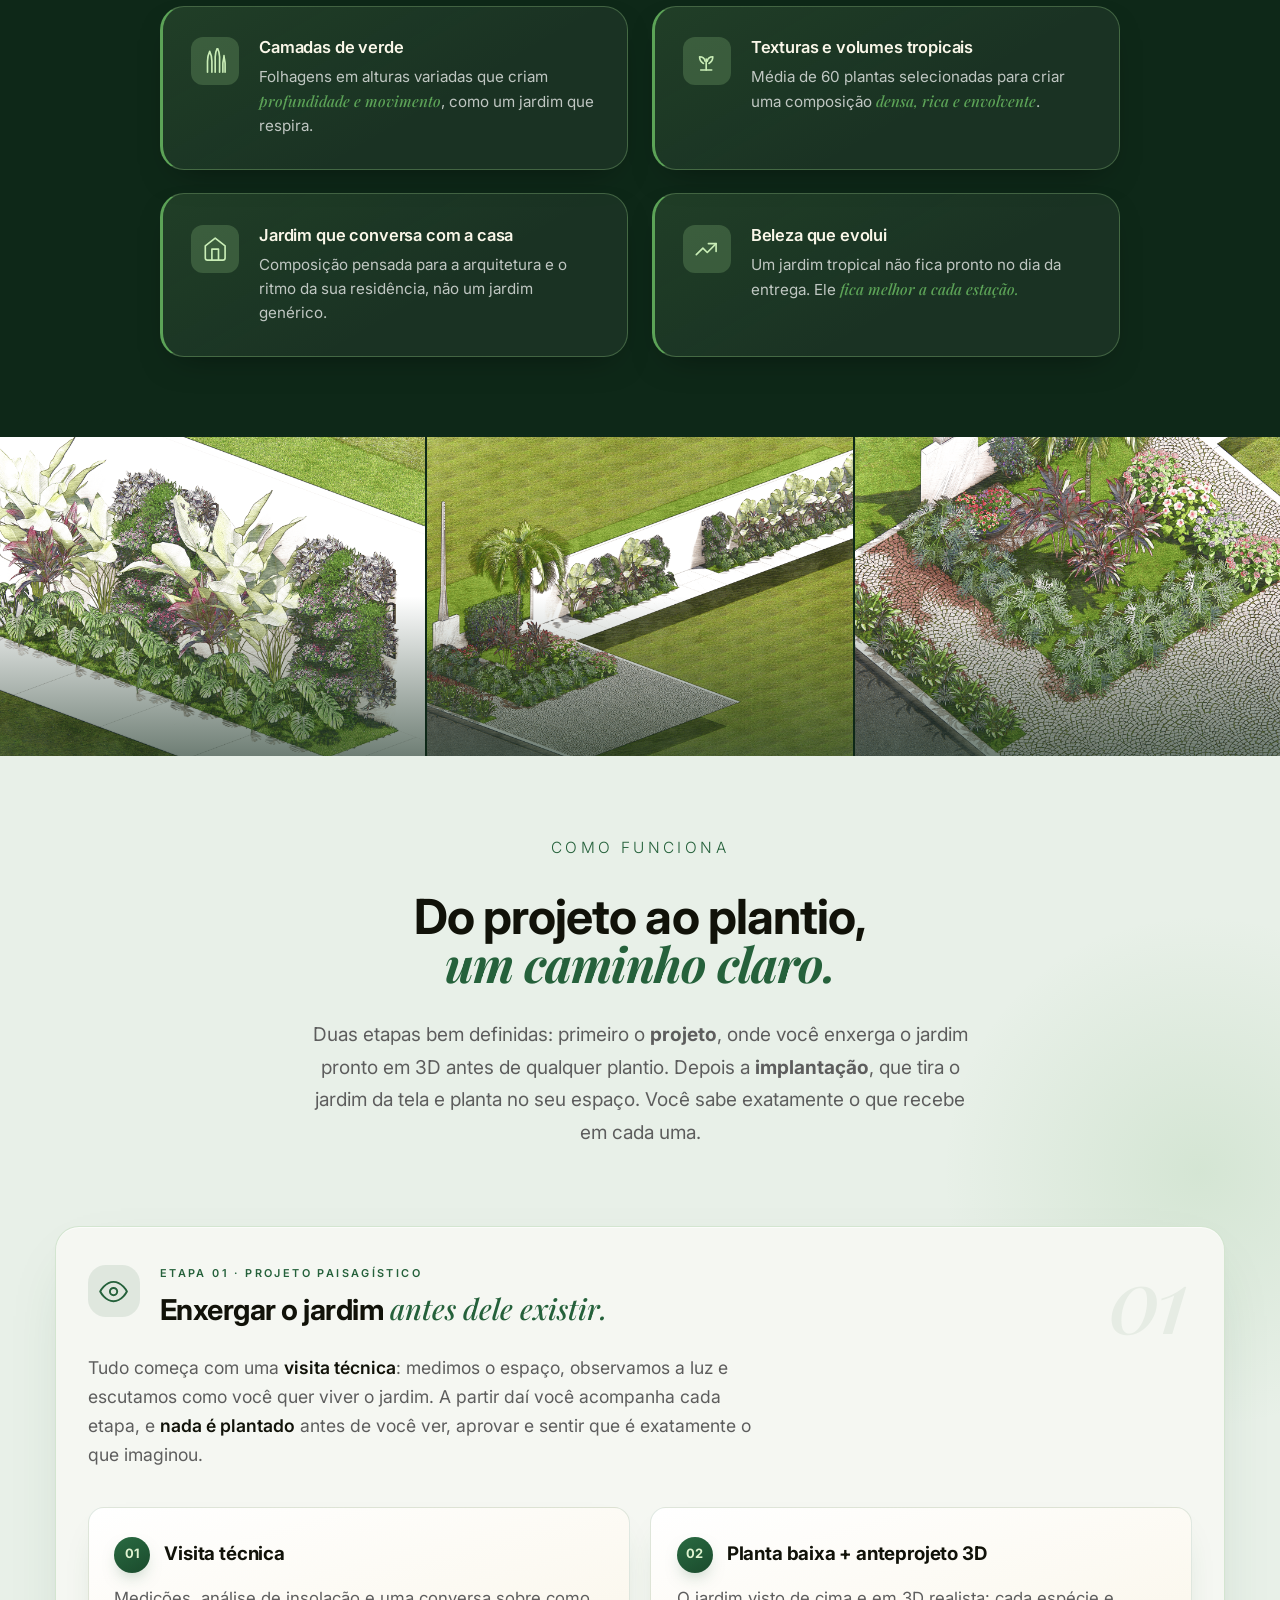
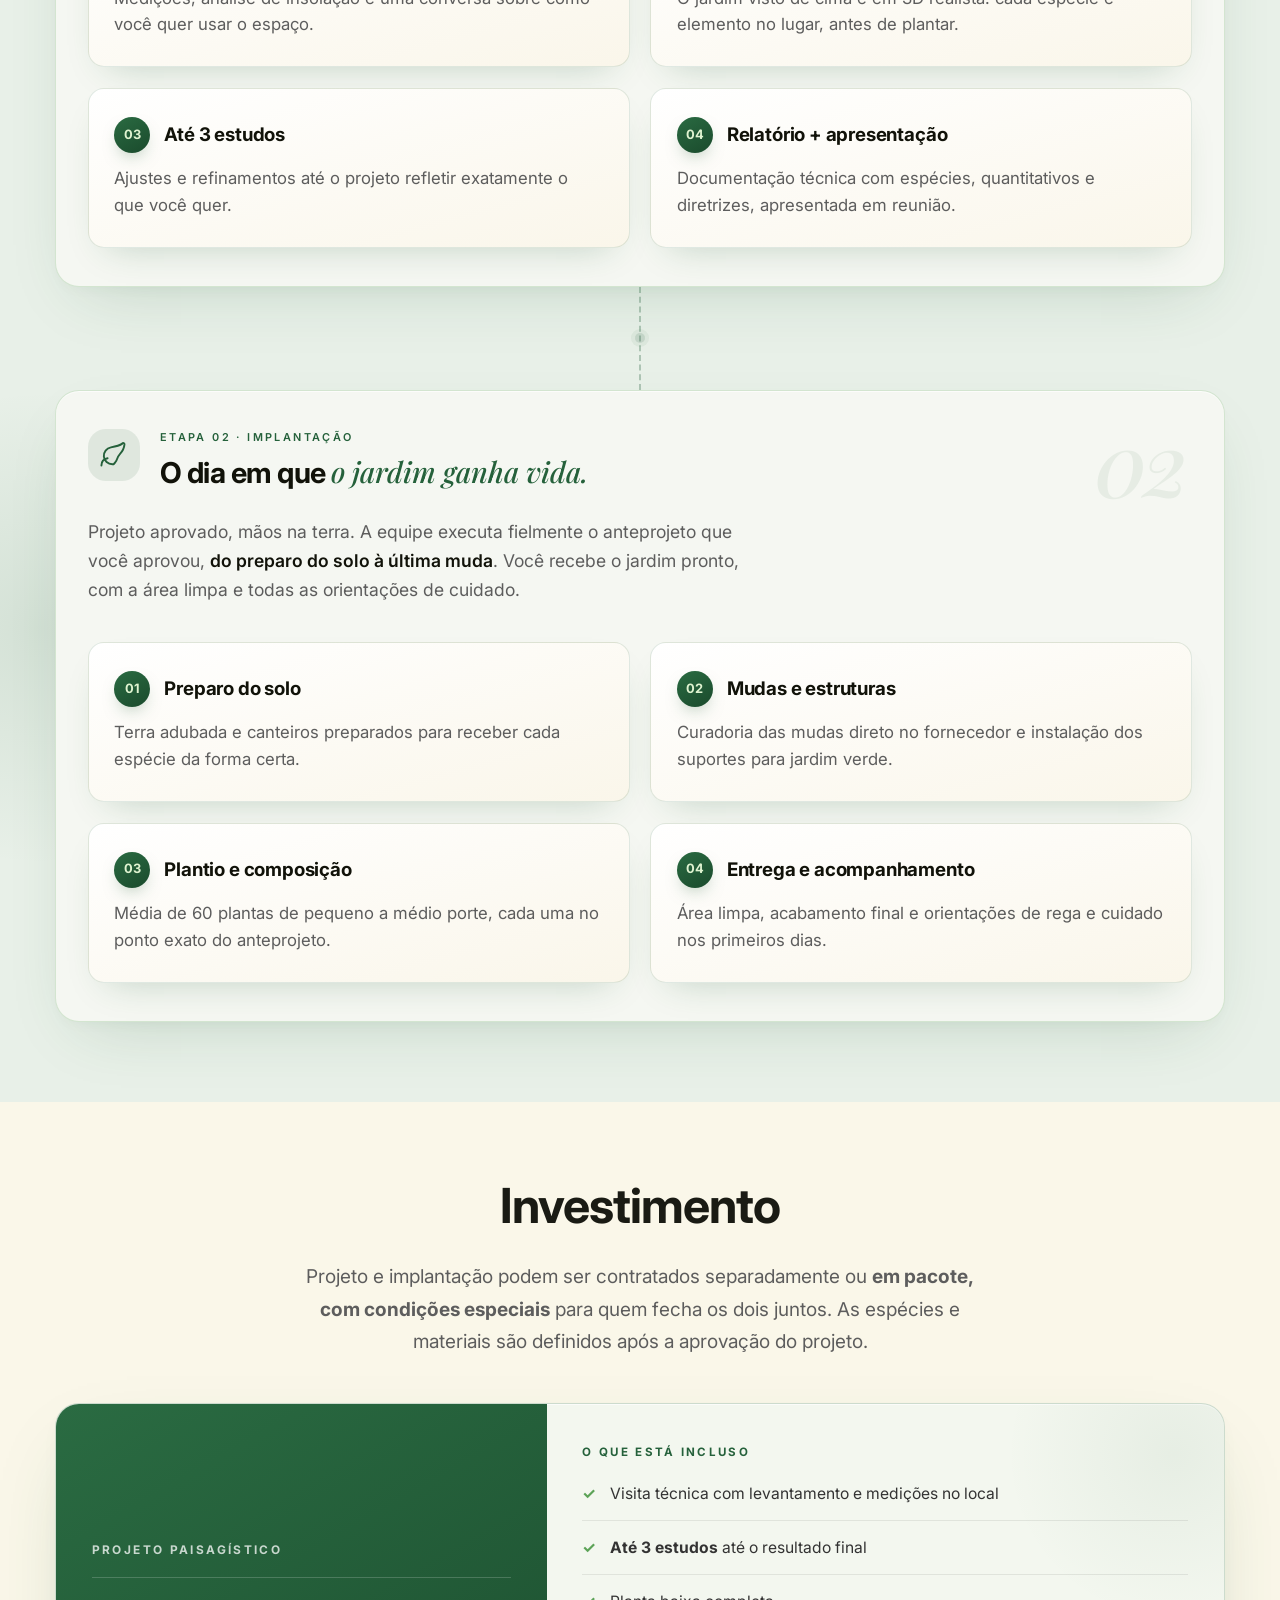
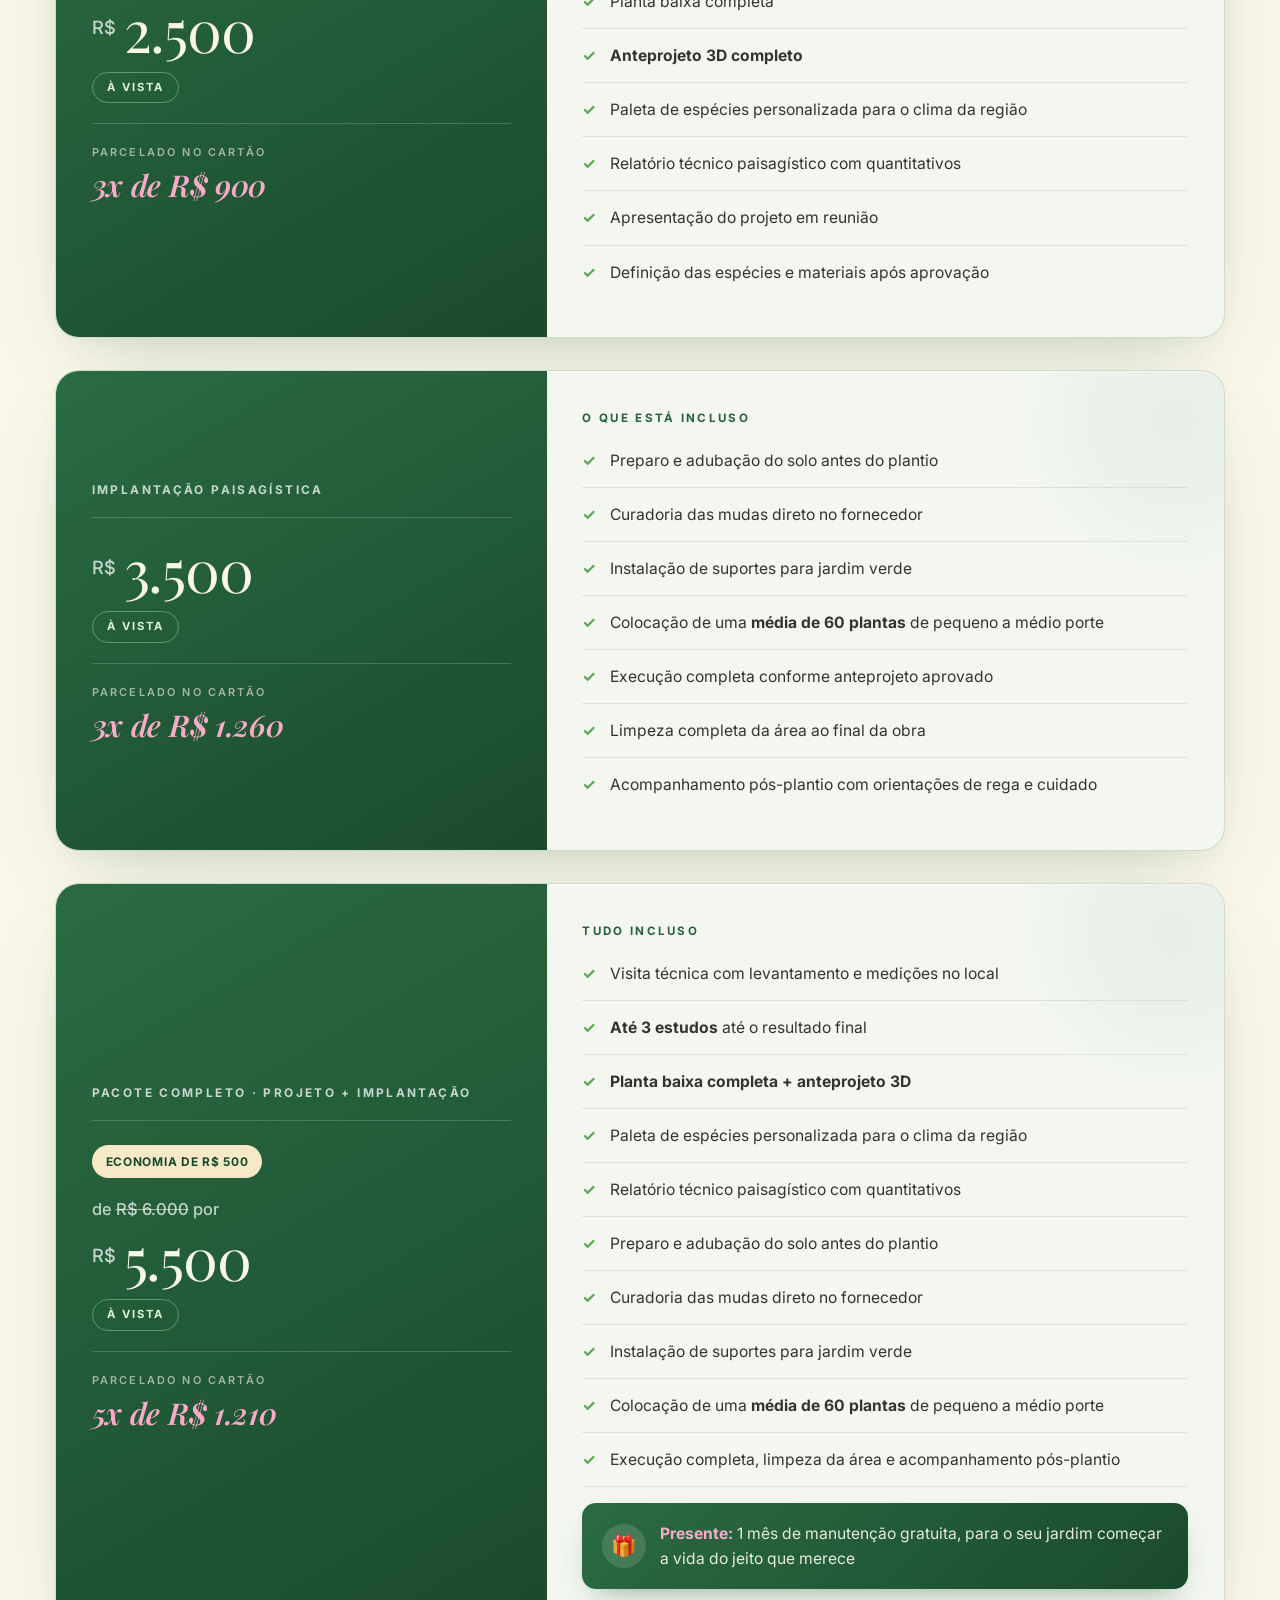
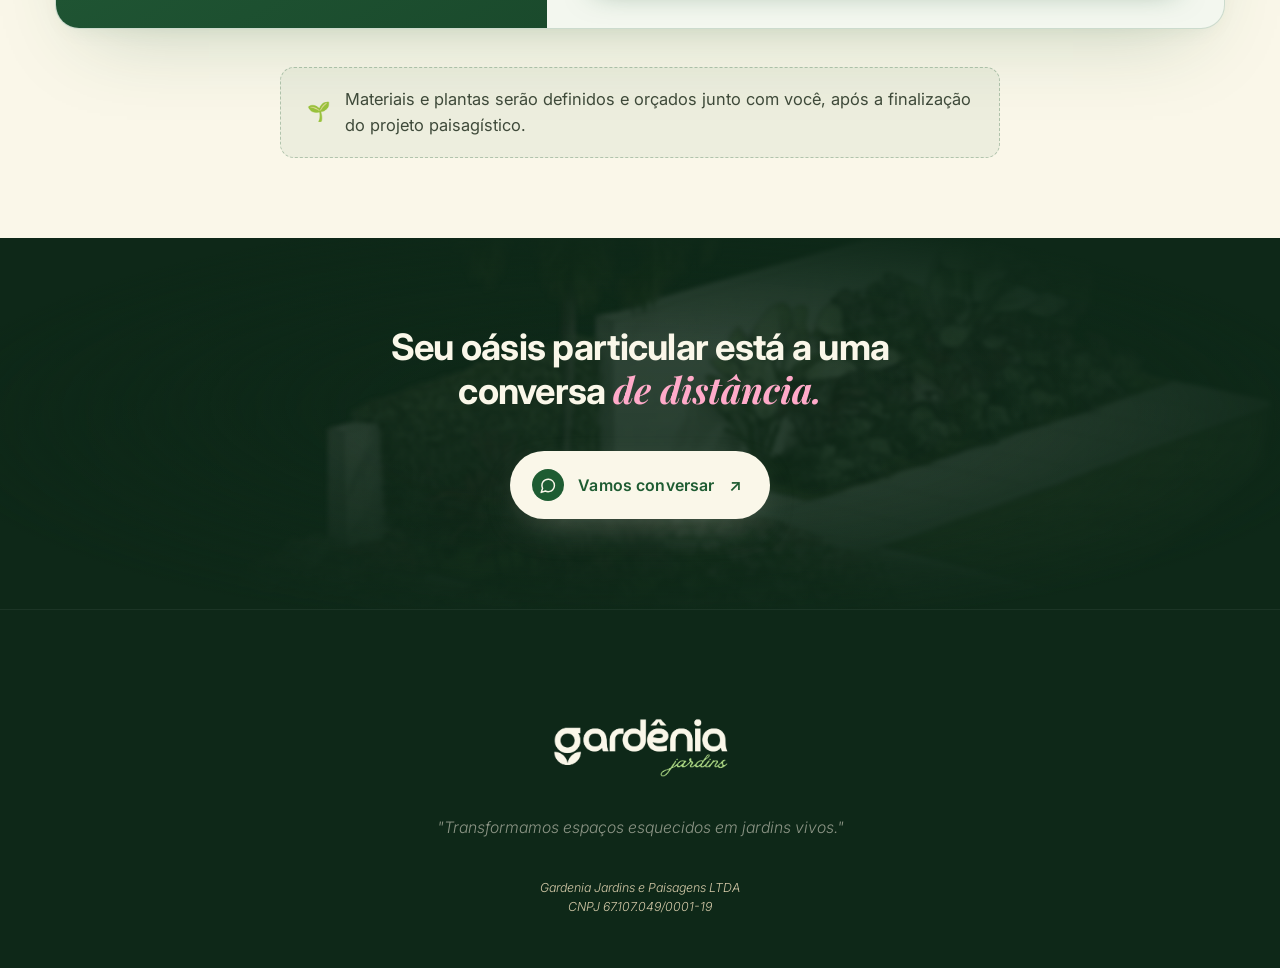
==== commit c48720d6: "Mobile: quebras no rótulo do pacote completo e no título do fechamento" ====
--- a/bosque-proposta/index.html
+++ b/bosque-proposta/index.html
@@ -372,7 +372,7 @@
     <div class="invest-card rv">
       <div class="invest-grid">
         <div class="invest-price">
-          <div class="invest-eyebrow">Pacote Completo · Projeto + Implantação</div>
+          <div class="invest-eyebrow">Pacote Completo<span class="eb-dot"> · </span><span class="eb-l2">Projeto + Implantação</span></div>
           <div class="pricebox">
             <div class="pricebox-badge">Economia de R$ 500</div>
             <div class="pricebox-old">de <s>R$ 6.000</s> por</div>
--- a/bosque-proposta/styles.css
+++ b/bosque-proposta/styles.css
@@ -749,7 +749,7 @@
 }
 .studio-card {
   position:relative;
-  background:var(--paper);
+  background:linear-gradient(165deg, #FDFBF3 0%, #F0E8D2 100%);
   border:1px solid rgba(37,97,59,.16);
   border-radius:18px;
   padding:clamp(32px, 2.8vw, 44px) clamp(24px, 2vw, 32px);
@@ -1271,7 +1271,7 @@
   position:relative; z-index:1;
 }
 .tl-subcard {
-  background:var(--paper);
+  background:linear-gradient(165deg, #FFFFFF 0%, #FAF6EA 100%);
   border:1px solid rgba(37,97,59,.14);
   border-radius:16px;
   padding:clamp(24px, 2.2vw, 32px) clamp(22px, 2vw, 30px);
@@ -2609,6 +2609,13 @@
 }
 
 
+@media (max-width: 720px) {
+  .tl-card-title em { display:block; }
+  .closing-title em { display:block; }
+  .eb-dot { display:none; }
+  .eb-l2 { display:block; margin-top:4px; }
+}
+
 /* Etapas: conteúdo dos cards sempre alinhado à esquerda */
 .tl-subcard,
 .tl-subcard-title,
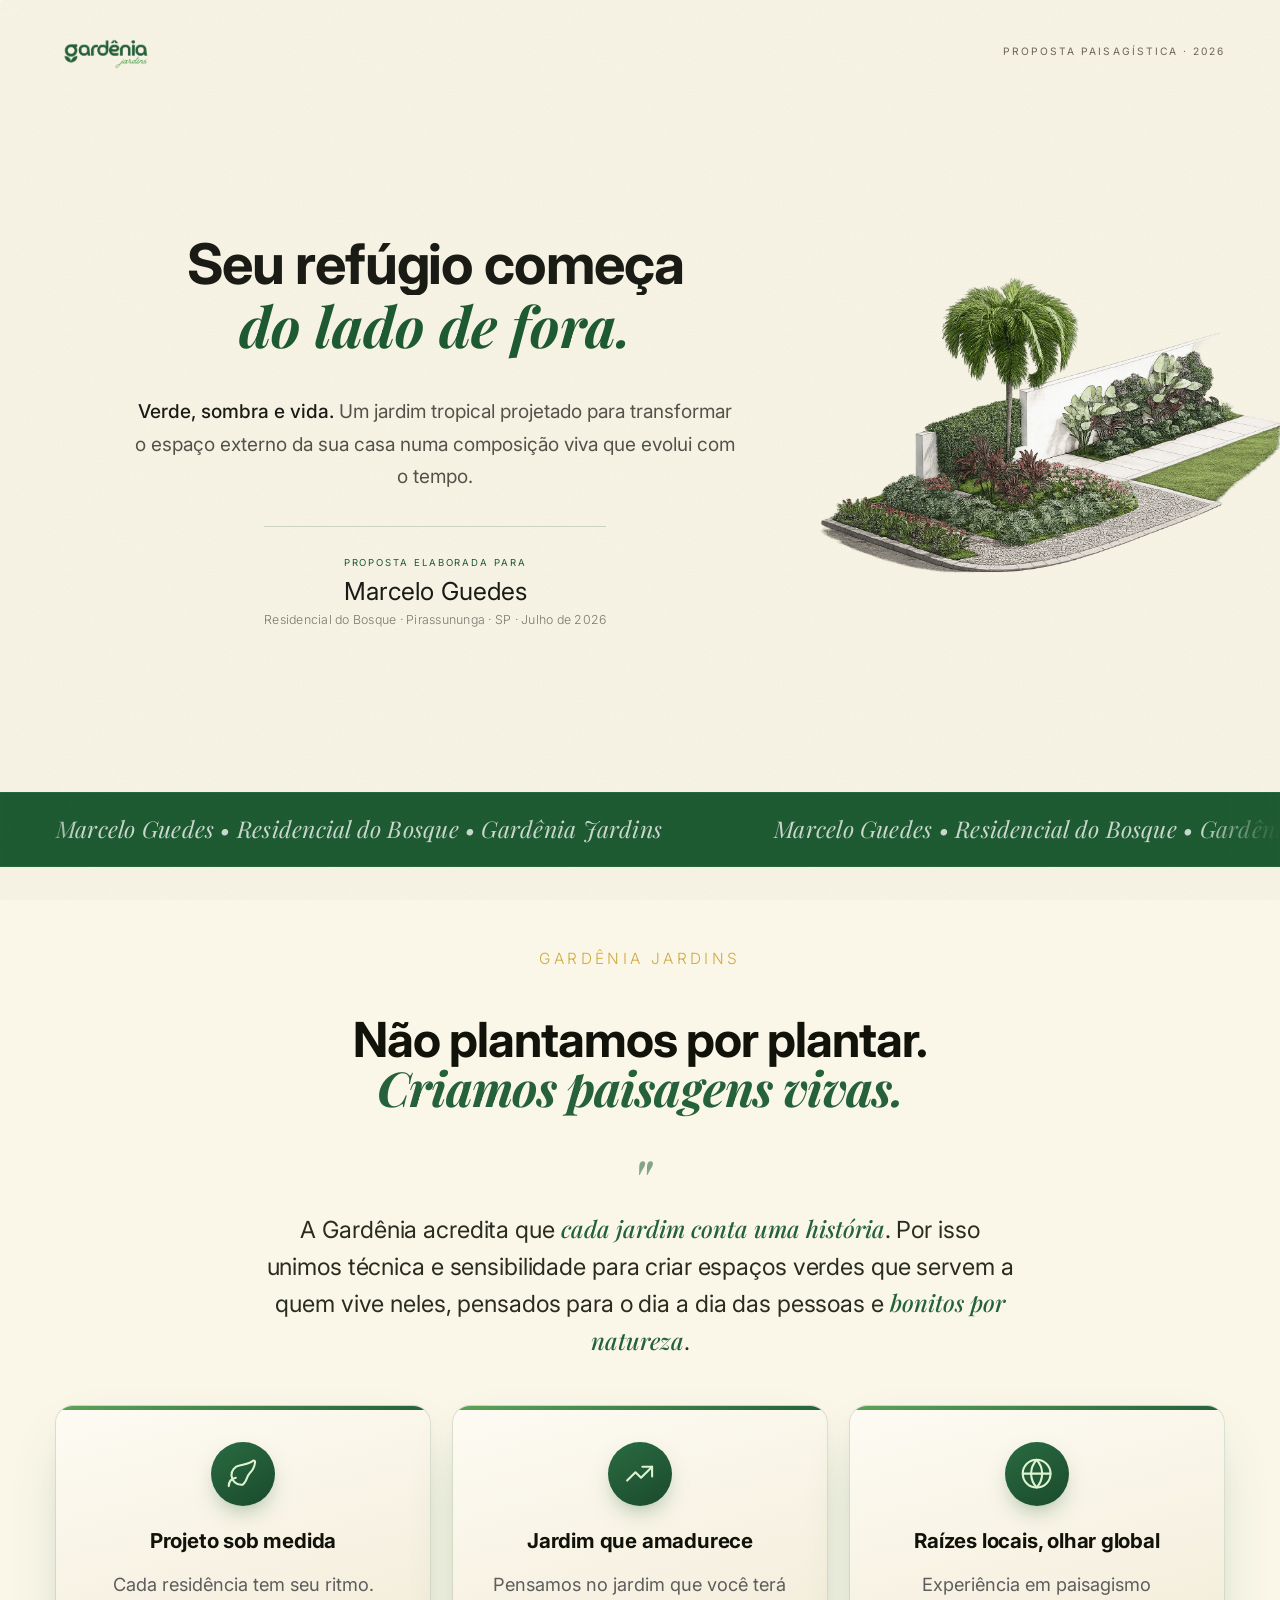
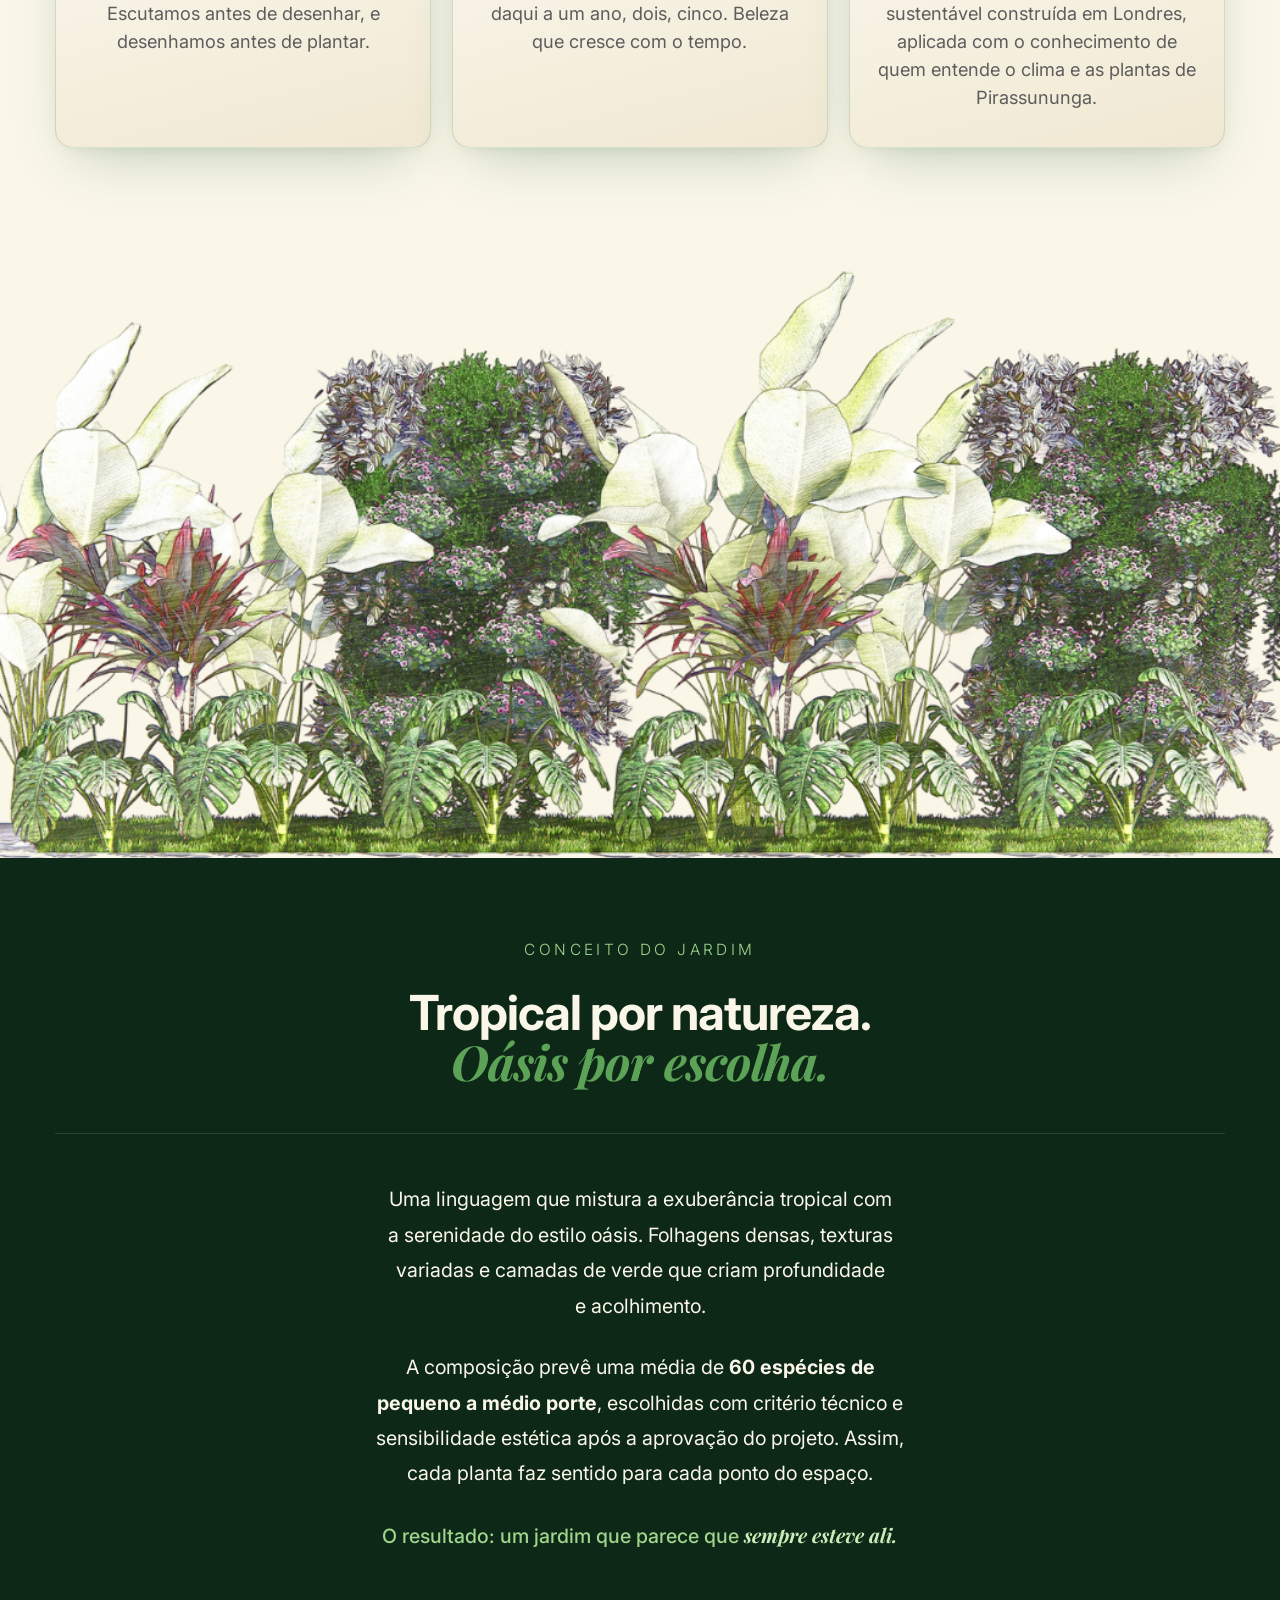
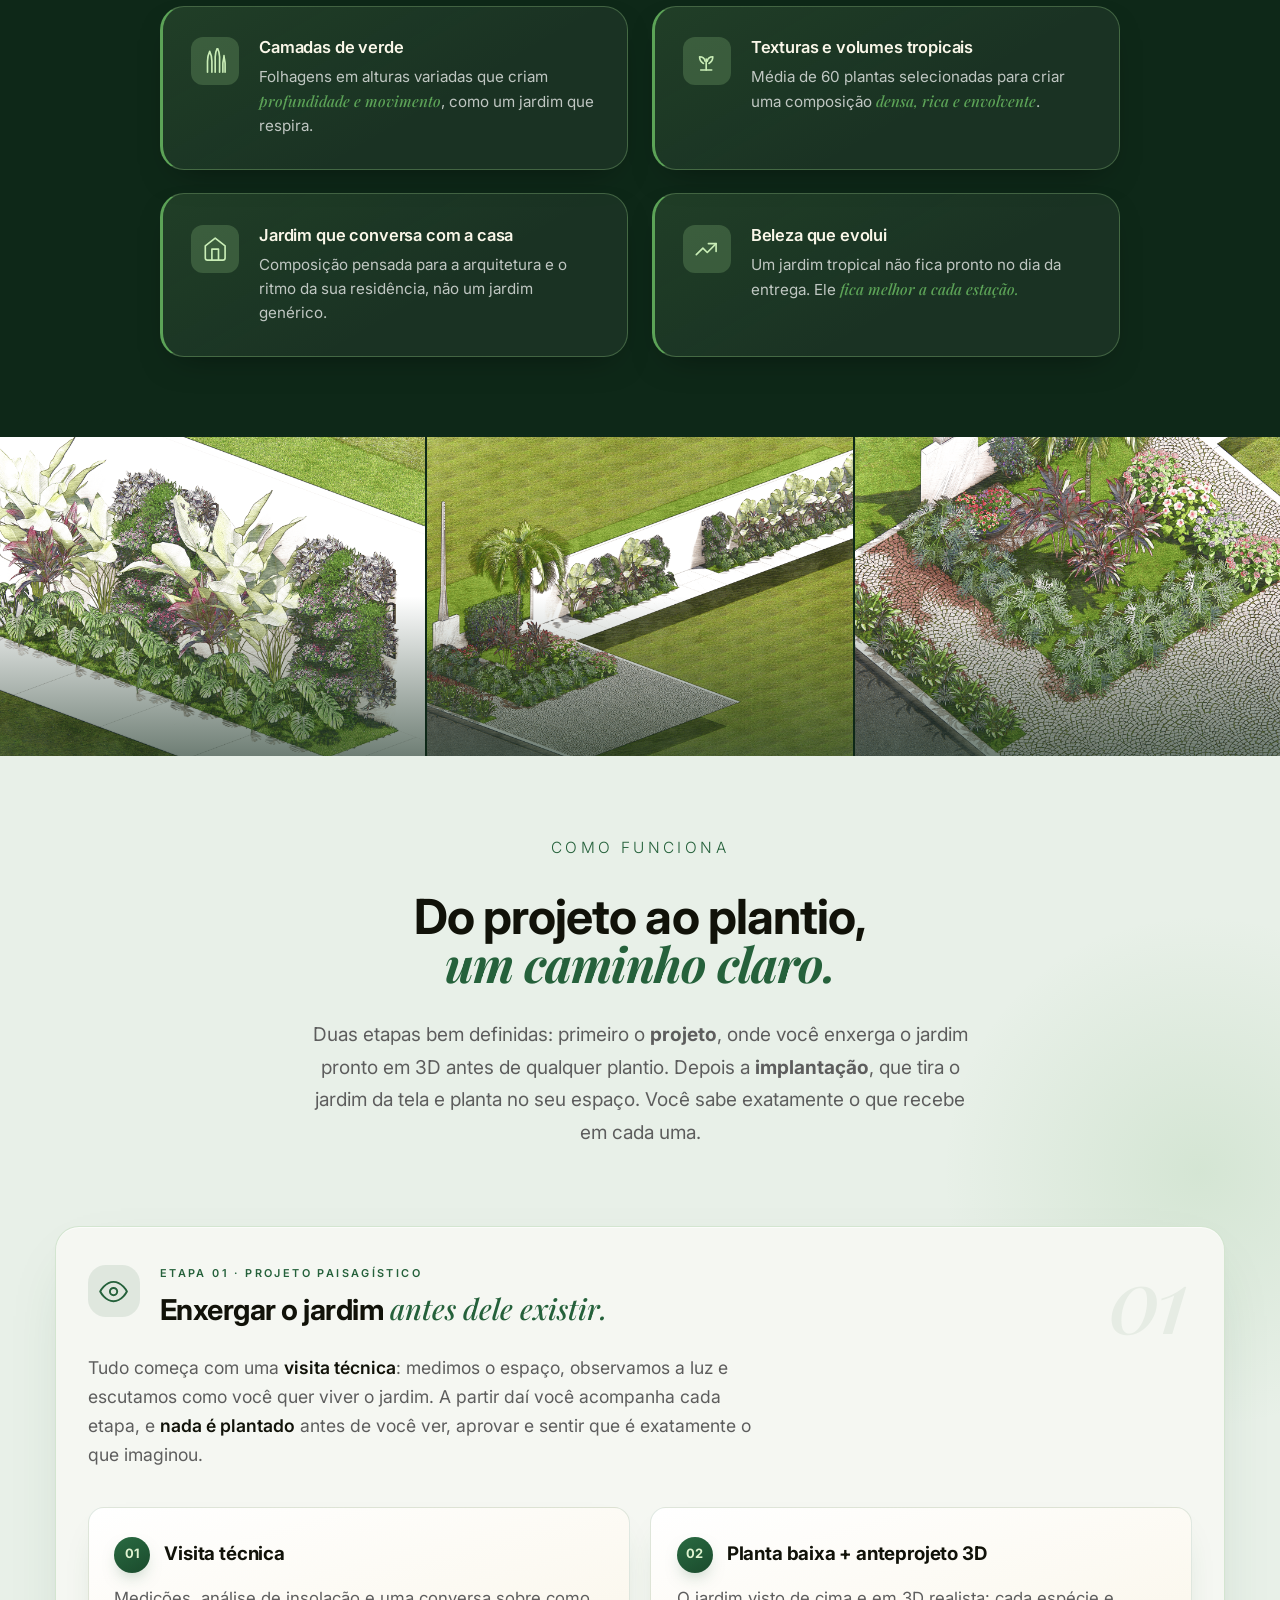
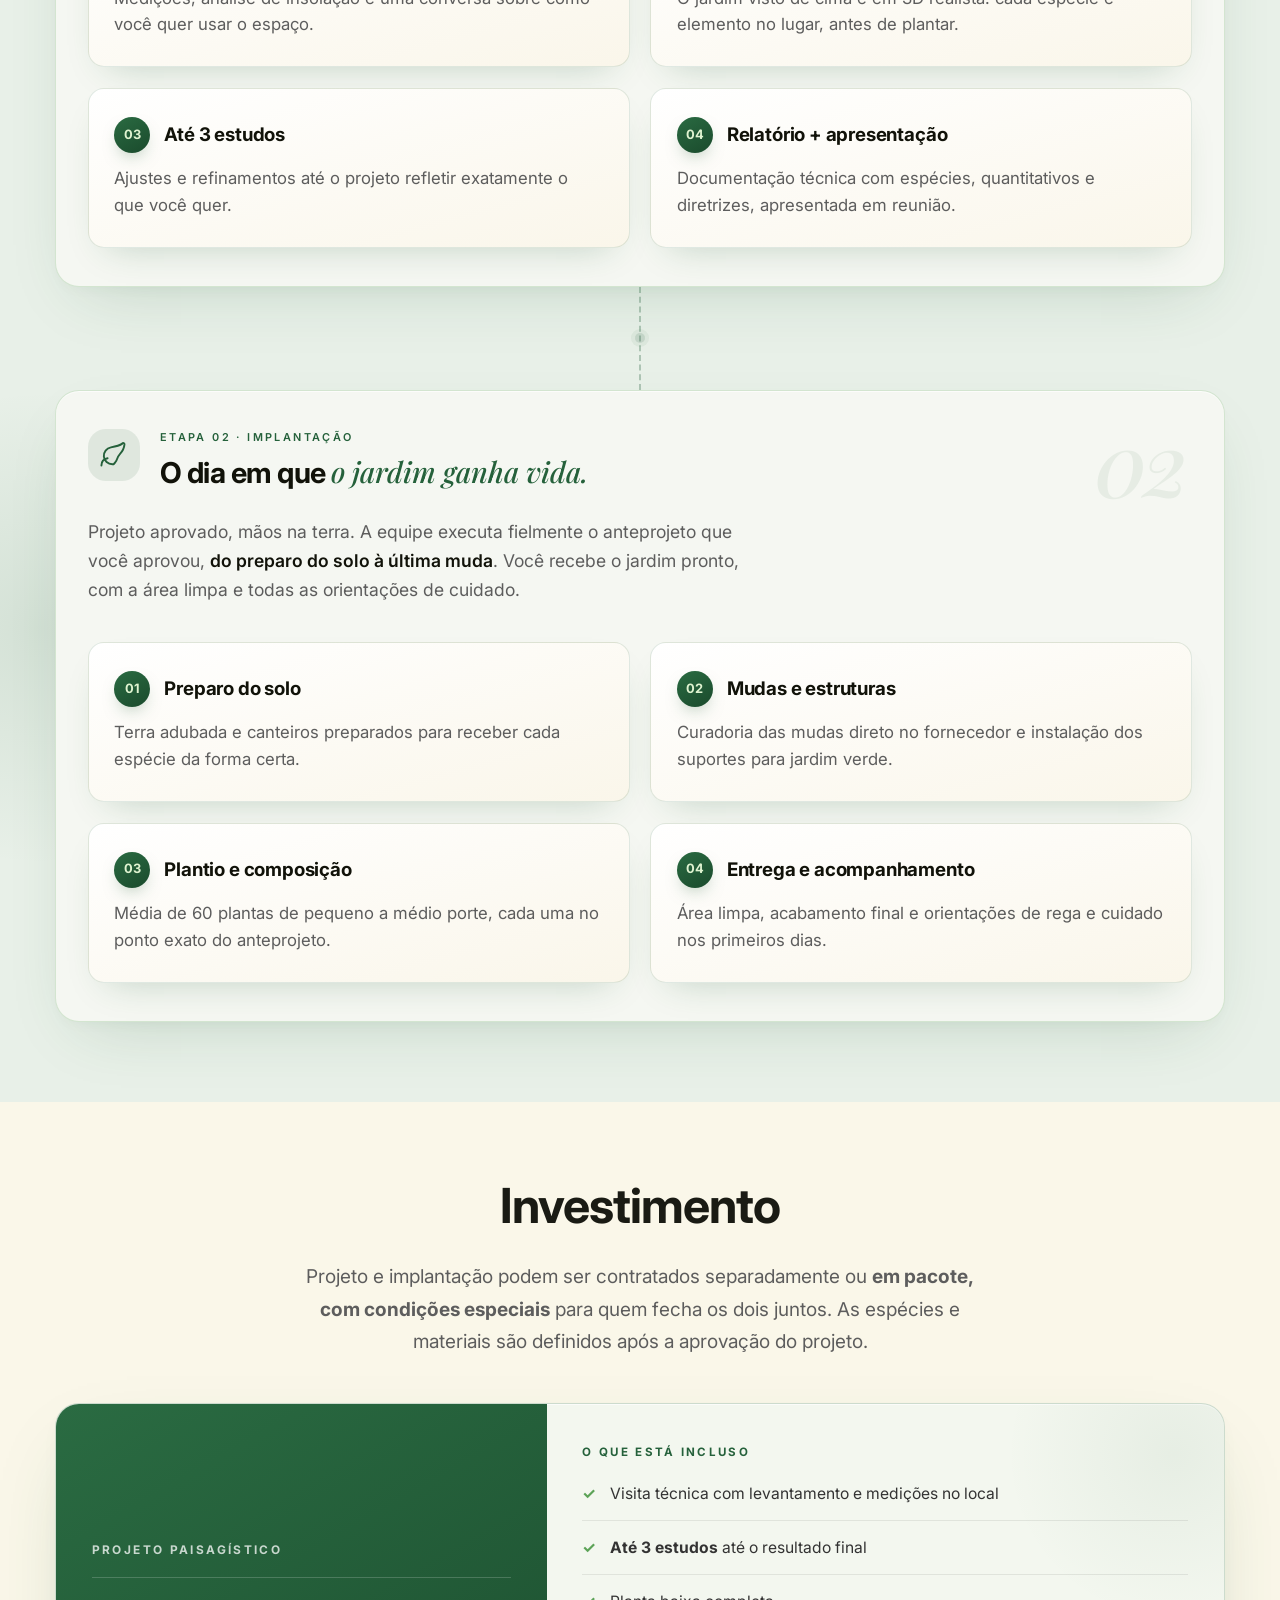
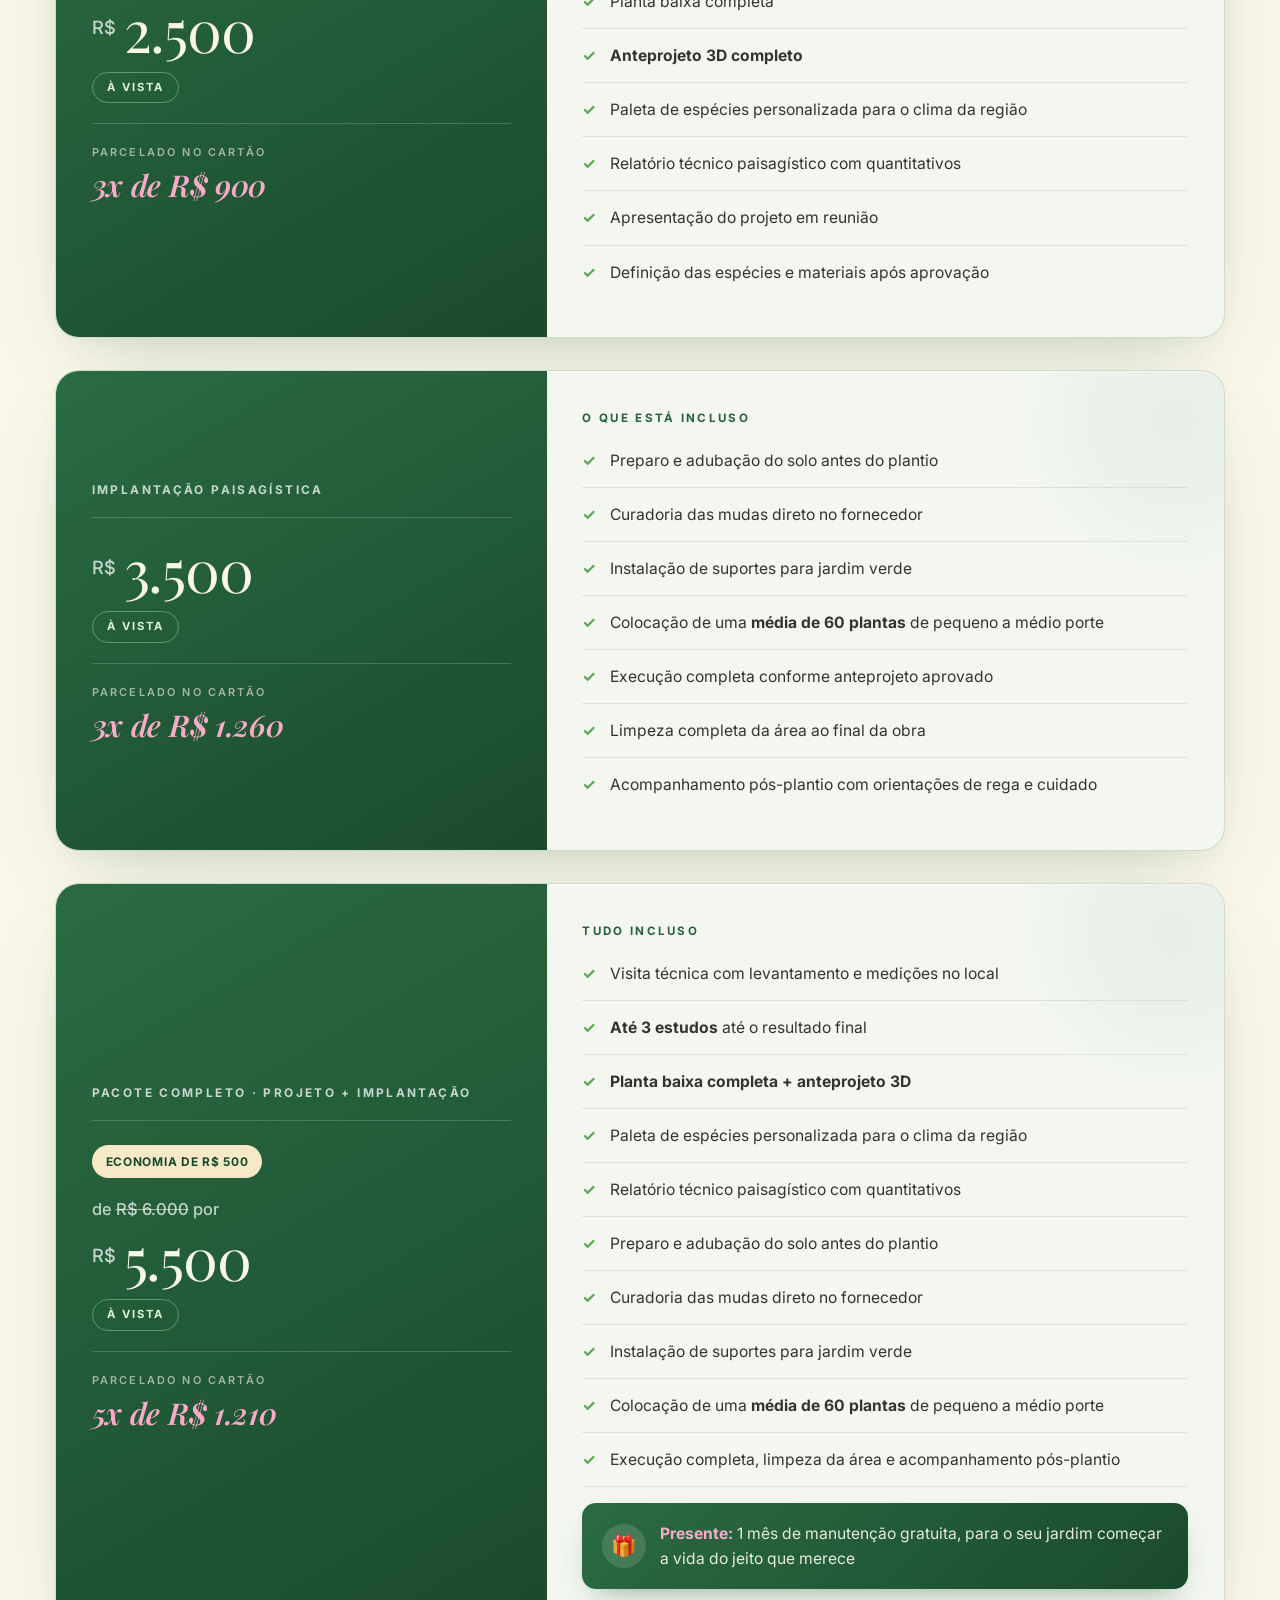
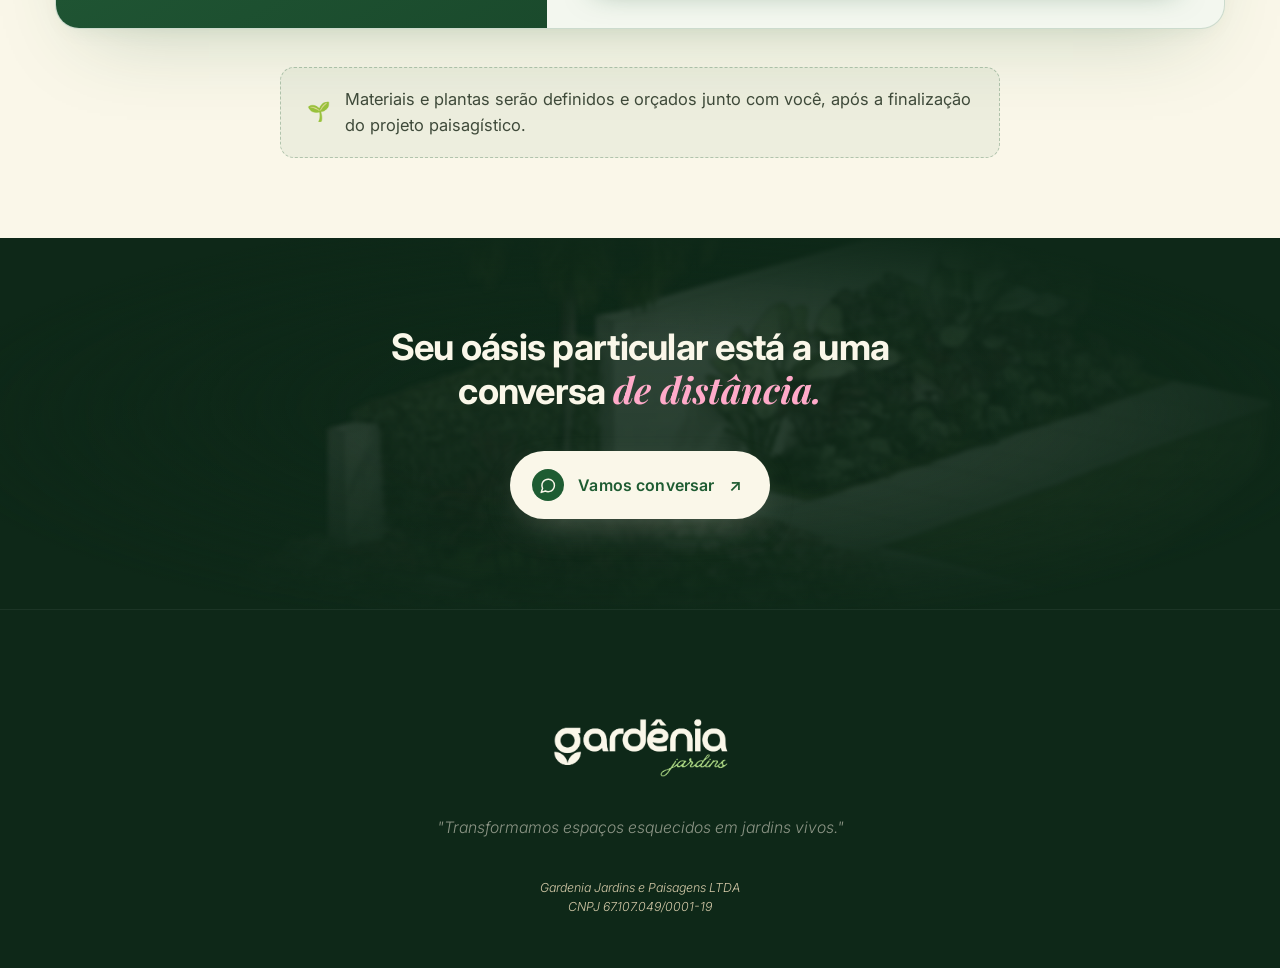
==== commit ae587e8e: "Padronizar acentuação: Gardênia Jardins em todos os textos (razão social preservada)" ====
--- a/bosque-proposta/index.html
+++ b/bosque-proposta/index.html
@@ -7,14 +7,14 @@
 <meta name="color-scheme" content="light">
 <meta name="format-detection" content="telephone=no">
 
-<title>Proposta Paisagística — Marcelo Guedes | Gardenia Jardins</title>
-<meta name="description" content="Proposta paisagística residencial da Gardenia Jardins para Marcelo Guedes. Jardim tropical com alma de oásis — Residencial do Bosque, Pirassununga, SP.">
-<meta name="author" content="Gardenia Jardins">
+<title>Proposta Paisagística — Marcelo Guedes | Gardênia Jardins</title>
+<meta name="description" content="Proposta paisagística residencial da Gardênia Jardins para Marcelo Guedes. Jardim tropical com alma de oásis — Residencial do Bosque, Pirassununga, SP.">
+<meta name="author" content="Gardênia Jardins">
 
 <!-- Open Graph / preview -->
 <meta property="og:type" content="website">
 <meta property="og:locale" content="pt_BR">
-<meta property="og:site_name" content="Gardenia Jardins">
+<meta property="og:site_name" content="Gardênia Jardins">
 <meta property="og:title" content="Proposta Paisagística — Marcelo Guedes">
 <meta property="og:description" content="Jardim tropical com alma de oásis. Projeto paisagístico residencial com anteprojeto 3D, planta baixa e implantação completa.">
 <meta property="og:image" content="images/Gardenia_Hero.png">
@@ -54,8 +54,8 @@
 <!-- NAV -->
 <nav id="nav">
   <div class="nav-inner">
-    <a class="n-logo" href="#top" aria-label="Gardenia Jardins">
-      <img src="images/logo.png" alt="Gardenia Jardins" width="160" height="80">
+    <a class="n-logo" href="#top" aria-label="Gardênia Jardins">
+      <img src="images/logo.png" alt="Gardênia Jardins" width="160" height="80">
     </a>
     <div class="n-ref">Proposta Paisagística · 2026</div>
   </div>
@@ -102,13 +102,13 @@
 <section class="s s-white" id="cap-1">
   <div class="max">
     <div class="studio rv">
-      <div class="studio-eyebrow">Gardenia Jardins</div>
+      <div class="studio-eyebrow">Gardênia Jardins</div>
       <h2 class="studio-title">
         <span>Não plantamos por plantar.</span>
         <span class="studio-em">Criamos paisagens vivas.</span>
       </h2>
       <blockquote class="studio-quote">
-        <p>A Gardenia acredita que <em>cada jardim conta uma história</em>. Por isso unimos técnica e sensibilidade para criar espaços verdes que servem a quem vive neles, pensados para o dia a dia das pessoas e <em>bonitos por natureza</em>.</p>
+        <p>A Gardênia acredita que <em>cada jardim conta uma história</em>. Por isso unimos técnica e sensibilidade para criar espaços verdes que servem a quem vive neles, pensados para o dia a dia das pessoas e <em>bonitos por natureza</em>.</p>
       </blockquote>
       <div class="studio-cards">
         <div class="studio-card">
@@ -428,7 +428,7 @@
 <!-- ══ FOOTER ══════════════════════════════════════════ -->
 <footer>
   <div class="ft-inner">
-    <img class="ft-logo" src="images/logo-clara.png" alt="Gardenia Jardins">
+    <img class="ft-logo" src="images/logo-clara.png" alt="Gardênia Jardins">
     <p class="ft-quote">"Transformamos espaços esquecidos em jardins vivos."</p>
     <p class="ft-quote" style="font-size:.75rem;color:#D4C9A8;margin-top:12px">Gardenia Jardins e Paisagens LTDA<br>CNPJ 67.107.049/0001-19</p>
   </div>
--- a/bosque-proposta/styles.css
+++ b/bosque-proposta/styles.css
@@ -300,7 +300,7 @@
 }
 html.js .hero-deck {
   opacity:0; transform:translateY(20px);
-  transition:opacity .9s ease .8s, transform .9s cubic-bezier(.22,1,.36,1) .8s;
+  transition:opacity .6s ease .3s, transform .6s cubic-bezier(.22,1,.36,1) .3s;
 }
 html.js .hero.on .hero-deck { opacity:1; transform:none; }
 .hero-deck strong { color:var(--ink); font-weight:500; }
@@ -308,7 +308,7 @@
 .hero-bottom { display:flex; flex-direction:column; gap:24px; margin-top:clamp(28px, 2.5vw, 52px); }
 html.js .hero-bottom {
   opacity:0; transform:translateY(24px);
-  transition:opacity 1s ease 1.1s, transform 1s cubic-bezier(.22,1,.36,1) 1.1s;
+  transition:opacity .6s ease .5s, transform .6s cubic-bezier(.22,1,.36,1) .5s;
 }
 html.js .hero.on .hero-bottom { opacity:1; transform:none; }
 
